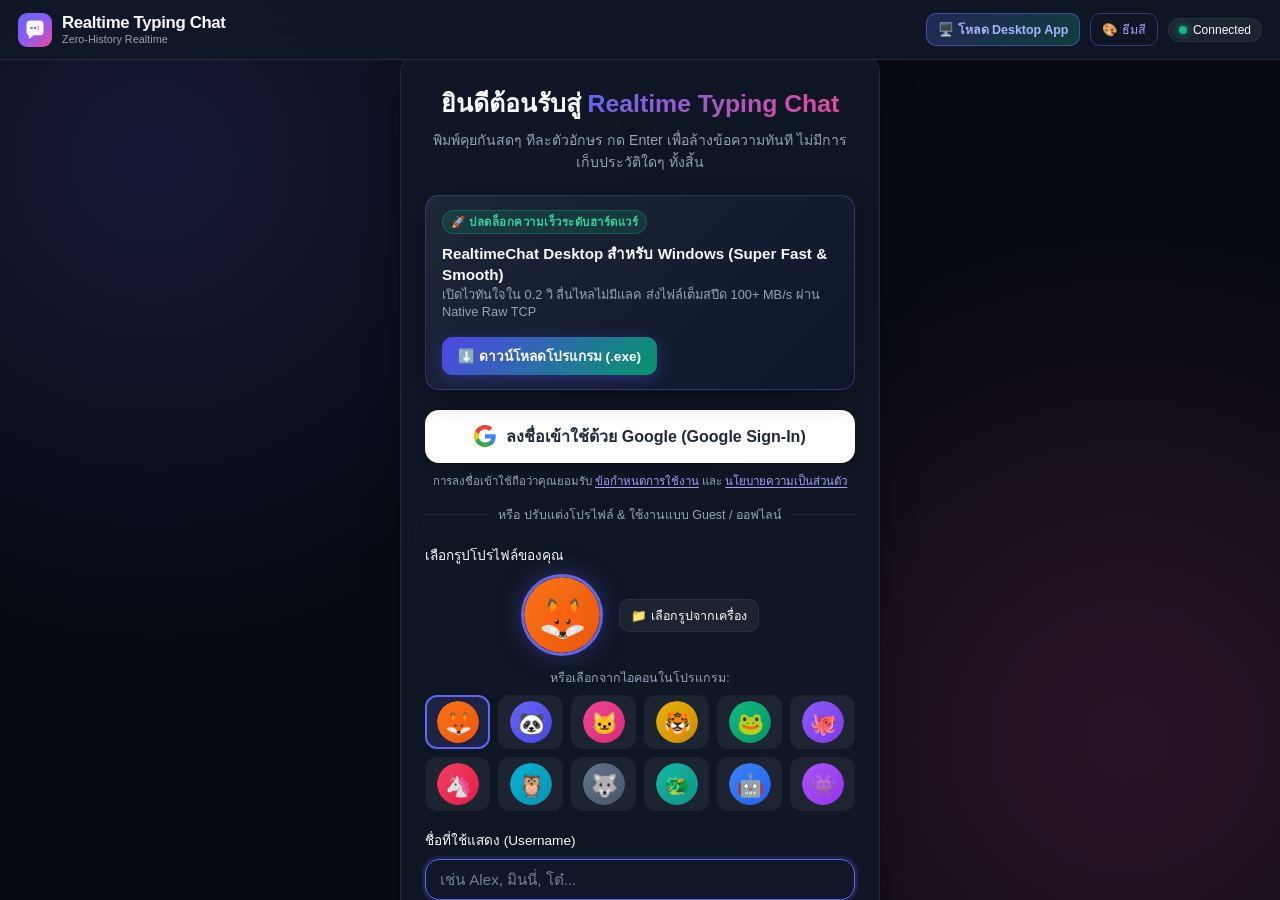
==== index.html @ 08f4b760 "Update" ====
<!DOCTYPE html>
<html lang="th">
<head>
  <meta charset="UTF-8" />
  <meta http-equiv="Content-Security-Policy" content="default-src 'self'; script-src 'self' 'unsafe-eval' https://accounts.google.com https://apis.google.com https://unpkg.com; style-src 'self' 'unsafe-inline' https://fonts.googleapis.com https://accounts.google.com; font-src 'self' https://fonts.gstatic.com data:; img-src 'self' data: blob: https:; media-src 'self' data: blob: https:; connect-src 'self' https: wss: ws: data: blob: http://localhost:* http://127.0.0.1:*; frame-src https://accounts.google.com; object-src 'none'; base-uri 'self';" />
  <meta name="viewport" content="width=device-width, initial-scale=1.0, maximum-scale=1.0, user-scalable=no, viewport-fit=cover" />
  <meta name="theme-color" content="#0b0f19" />
  <meta name="apple-mobile-web-app-capable" content="yes" />
  <meta name="apple-mobile-web-app-status-bar-style" content="black-translucent" />
  <meta name="apple-mobile-web-app-title" content="Realtime Typing Chat" />
  <link rel="manifest" href="./manifest.json" />
  <link rel="icon" type="image/svg+xml" href="./assets/icons/icon.svg" />
  <link rel="apple-touch-icon" href="./assets/icons/icon.svg" />
  <title>Realtime Typing Chat — Zero-History Realtime</title>
  <link rel="preconnect" href="https://fonts.googleapis.com">
  <link rel="preconnect" href="https://fonts.gstatic.com" crossorigin>
  <link href="https://fonts.googleapis.com/css2?family=Inter:wght@400;500;600;700&family=Kanit:wght@300;400;500;600&family=JetBrains+Mono:wght@500;700&display=swap" rel="stylesheet">
  <link rel="stylesheet" href="./css/style.css?v=2.3" />
</head>
<body>
  <!-- Custom Background Wallpaper Layer -->
  <div id="appCustomBg" class="app-custom-bg">
    <div class="app-custom-bg-overlay"></div>
  </div>

  <!-- Top Bar -->
  <header class="topbar">
    <div class="brand">
      <img src="./assets/icons/icon.svg" alt="Realtime Typing Chat Logo" class="brand-logo" />
      <div class="brand-text">
        <span class="brand-title">Realtime Typing Chat</span>
        <span class="brand-badge">Zero-History Realtime</span>
      </div>
    </div>

    <div class="topbar-actions">
      <a id="btnDownloadDesktopApp" href="/download/desktop-app" download="RealtimeChat-Setup.exe" class="btn btn-download-desktop btn-sm" title="ดาวน์โหลดโปรแกรม Desktop App สำหรับ Windows (ส่งไฟล์เร็วเต็มสปีดฮาร์ดแวร์ 100+ MB/s)">
        🖥️ โหลด Desktop App
      </a>
      <button id="btnOpenTheme" class="btn btn-outline btn-sm" title="ปรับแต่งธีมและสี">
        🎨 ธีมสี
      </button>
      <button id="btnInstallPwa" class="btn btn-outline btn-sm hidden" title="ติดตั้งลงเครื่อง">
        📲 ติดตั้งแอป
      </button>
      <div id="connectionStatus" class="conn-indicator online" title="สถานะการเชื่อมต่อ">
        <span class="dot"></span>
        <span class="conn-label">Connected</span>
      </div>
      <div id="userChip" class="user-chip hidden">
        <img id="headerAvatar" src="" alt="Avatar" class="avatar-xs" />
        <div class="user-chip-info" id="btnCopyHeaderUid" title="คลิกเพื่อคัดลอก UID">
          <div class="user-chip-name-row">
            <span id="headerUsername" class="user-chip-name"></span>
            <span id="headerAuthBadge" class="auth-provider-badge hidden" title="ลงชื่อเข้าใช้ด้วยบัญชี Google ยืนยันตัวตนแล้ว">🛡️ Google</span>
          </div>
          <span id="headerUid" class="user-chip-uid"></span>
        </div>
        <button id="btnEditProfile" class="btn-icon" title="แก้ไขโปรไฟล์และ Tag">⚙️</button>
        <button id="btnLogout" class="btn-icon btn-danger-icon" title="ออกจากระบบ">🚪</button>
      </div>
    </div>
  </header>

  <!-- Main Views Container -->
  <main class="main-container">
    <!-- VIEW 1: Setup Username & Avatar (No Password Login) -->
    <section id="viewSetup" class="view active">
      <div class="setup-card glass-panel">
        <div class="setup-header">
          <h1>ยินดีต้อนรับสู่ <span class="gradient-text">Realtime Typing Chat</span></h1>
          <p>พิมพ์คุยกันสดๆ ทีละตัวอักษร กด Enter เพื่อล้างข้อความทันที ไม่มีการเก็บประวัติใดๆ ทั้งสิ้น</p>
        </div>

        <!-- Windows Desktop App Download Highlight Banner -->
        <div id="desktopDownloadBanner" class="desktop-download-banner">
          <div class="desktop-banner-badge">🚀 ปลดล็อกความเร็วระดับฮาร์ดแวร์</div>
          <div class="desktop-banner-main">
            <div class="desktop-banner-text">
              <span class="desktop-banner-title">RealtimeChat Desktop สำหรับ Windows (Super Fast & Smooth)</span>
              <span class="desktop-banner-sub">เปิดไวทันใจใน 0.2 วิ ลื่นไหลไม่มีแลค ส่งไฟล์เต็มสปีด 100+ MB/s ผ่าน Native Raw TCP</span>
            </div>
            <a href="/download/desktop-app" download="RealtimeChat-Setup.exe" class="btn btn-desktop-dl" title="ดาวน์โหลดโปรแกรม Windows ติดตั้ง 1 คลิกเปิดใช้งานได้ทันที">
              ⬇️ ดาวน์โหลดโปรแกรม (.exe)
            </a>
          </div>
        </div>

        <!-- Google Authentication & Google Drive AppData Sync Box -->
        <div class="google-auth-section">
          <button type="button" id="btnGoogleSignIn" class="btn btn-google btn-lg btn-block" title="ลงชื่อเข้าใช้ด้วยบัญชี Google เพื่อซิงค์โปรไฟล์และเพื่อนอัตโนมัติ">
            <svg class="google-icon" viewBox="0 0 24 24" width="22" height="22">
              <path fill="#4285F4" d="M23.745 12.27c0-.7-.06-1.4-.19-2.07H12v4.51h6.6c-.29 1.52-1.14 2.82-2.4 3.68v3.05h3.88c2.27-2.09 3.665-5.17 3.665-9.17z"/>
              <path fill="#34A853" d="M12 24c3.24 0 5.95-1.08 7.93-2.91l-3.88-3.05c-1.08.72-2.45 1.16-4.05 1.16-3.12 0-5.77-2.1-6.72-4.93H1.25v3.15C3.26 21.36 7.33 24 12 24z"/>
              <path fill="#FBBC05" d="M5.28 14.27c-.25-.72-.38-1.49-.38-2.27s.13-1.55.38-2.27V6.58H1.25C.45 8.18 0 9.99 0 12s.45 3.82 1.25 5.42l4.03-3.15z"/>
              <path fill="#EA4335" d="M12 4.75c1.77 0 3.35.61 4.6 1.8l3.42-3.42C17.95 1.19 15.24 0 12 0 7.33 0 3.26 2.64 1.25 6.58l4.03 3.15c.95-2.83 3.6-4.98 6.72-4.98z"/>
            </svg>
            <span>ลงชื่อเข้าใช้ด้วย Google (Google Sign-In)</span>
          </button>

          <div class="auth-terms-notice">
            การลงชื่อเข้าใช้ถือว่าคุณยอมรับ <a href="./terms.html" target="_blank" rel="noopener noreferrer">ข้อกำหนดการใช้งาน</a> และ <a href="./privacy.html" target="_blank" rel="noopener noreferrer">นโยบายความเป็นส่วนตัว</a>
          </div>

          <div id="googleAuthSuccessBox" class="google-auth-success-box hidden">
            <div class="google-auth-info">
              <span class="auth-check-icon">🛡️</span>
              <div>
                <div class="auth-success-title">เชื่อมต่อบัญชี Google แล้ว</div>
                <div id="googleEmailLabel" class="auth-email-text mono"></div>
              </div>
            </div>
            <button type="button" id="btnGoogleSignOut" class="btn btn-secondary btn-xs" title="ออกจากระบบ Google">สลับบัญชี</button>
          </div>

          <div class="auth-divider">
            <span>หรือ ปรับแต่งโปรไฟล์ & ใช้งานแบบ Guest / ออฟไลน์</span>
          </div>
        </div>

        <form id="formSetup" class="setup-form">
          <div class="avatar-selector-section">
            <label class="section-label">เลือกรูปโปรไฟล์ของคุณ</label>
            <div class="current-avatar-preview-wrap">
              <img id="setupAvatarPreview" src="" alt="Selected Avatar" class="avatar-xl" />
              <label for="inputCustomAvatar" class="btn btn-secondary btn-sm upload-btn">
                📁 เลือกรูปจากเครื่อง
              </label>
              <input type="file" id="inputCustomAvatar" accept="image/*" class="hidden" />
            </div>
            <div class="preset-avatars-label">หรือเลือกจากไอคอนในโปรแกรม:</div>
            <div id="presetAvatarGrid" class="preset-avatar-grid"></div>
          </div>

          <div class="form-group">
            <label for="inputUsername" class="section-label">ชื่อที่ใช้แสดง (Username)</label>
            <input
              type="text"
              id="inputUsername"
              class="input-field"
              placeholder="เช่น Alex, มินนี่, โต๋..."
              maxlength="24"
              required
              autocomplete="off"
            />
          </div>

          <!-- Interest Filter Tags Selection -->
          <div class="interest-tags-section">
            <label class="section-label">ความสนใจของคุณ (Filter Tags — ใช้จับคู่ค้นหาห้องที่ตรงกัน)</label>
            <div id="presetTagsContainer" class="preset-tags-wrap">
              <!-- Populated by JS -->
            </div>
            <div class="inline-form" style="margin-top:4px;">
              <input
                type="text"
                id="inputCustomTag"
                class="input-field"
                placeholder="+ เพิ่ม Tag ความสนใจของคุณเอง (เช่น Valorant, K-Pop, นอนดึก)..."
                maxlength="20"
                autocomplete="off"
              />
              <button type="button" id="btnAddCustomTag" class="btn btn-secondary btn-sm">เพิ่ม Tag</button>
            </div>
          </div>

          <!-- Content Safety & Moderation Settings -->
          <div class="content-safety-section">
            <label class="section-label">🛡️ ความปลอดภัยและความเหมาะสมของเนื้อหา (Content Safety)</label>
            <div class="safety-toggle-list">
              <!-- Adult Content Filter -->
              <div class="safety-toggle-card">
                <div class="safety-toggle-info">
                  <div class="safety-toggle-title">
                    <span class="safety-icon">🔞</span> ซ่อนเนื้อหาสำหรับผู้ใหญ่ (Adult Content / NSFW Filter)
                    <span class="ai-filter-badge" title="ขับเคลื่อนด้วยโมเดล Deep Learning AI (NSFWJS) ในเครื่อง แยกแยะคนใส่ชุดเต็มและภาพโป๊จริงได้อย่างแม่นยำ">🧠 AI</span>
                  </div>
                  <div class="safety-toggle-desc">
                    ตรวจจับภาพลามกอนาจารและเนื้อหา 18+ ด้วยโมเดล AI ในเครื่องอย่างแม่นยำ (คนใส่เสื้อผ้าปกติจะไม่ถูกเซ็นเซอร์ หากปิดระบบนี้จะแสดงภาพตามปกติ)
                  </div>
                </div>
                <label class="switch-toggle" for="toggleAdultFilter">
                  <input type="checkbox" id="toggleAdultFilter" checked />
                  <span class="slider-round"></span>
                </label>
              </div>

              <!-- Profanity Filter -->
              <div class="safety-toggle-card">
                <div class="safety-toggle-info">
                  <div class="safety-toggle-title">
                    <span class="safety-icon">🤬</span> ระบบปิดคำหยาบ (Profanity Filter)
                  </div>
                  <div class="safety-toggle-desc">
                    กรองข้อความที่มีแนวโน้มเป็นคำหยาบ (ไทยและสากล) ให้กลายเป็น **** อัตโนมัติ (หากปิดจะแสดงข้อความเดิม)
                  </div>
                </div>
                <label class="switch-toggle" for="toggleProfanityFilter">
                  <input type="checkbox" id="toggleProfanityFilter" checked />
                  <span class="slider-round"></span>
                </label>
              </div>
            </div>
          </div>

          <!-- Realtime Live Translation Settings -->
          <div class="content-safety-section">
            <label class="section-label">🌐 ระบบแปลภาษาแบบเรียลไทม์ (Realtime Live Translation)</label>
            <div class="safety-toggle-list">
              <!-- Target Language Selection -->
              <div class="safety-toggle-card">
                <div class="safety-toggle-info">
                  <div class="safety-toggle-title">
                    <span class="safety-icon">🇹🇭</span> ภาษาที่คุณต้องการอ่าน (Target Language)
                  </div>
                  <div class="safety-toggle-desc">
                    ภาษาปลายทางเมื่อระบบทำการแปลข้อความสดของผู้อื่นให้คุณ (ค่าเริ่มต้นคือ ภาษาไทย)
                  </div>
                </div>
                <div class="select-lang-wrapper">
                  <select id="selectTargetLang" class="select-lang-input">
                    <option value="th" selected>🇹🇭 ภาษาไทย (Thai)</option>
                    <option value="en">🇺🇸 English (อังกฤษ)</option>
                    <option value="ja">🇯🇵 日本語 (ญี่ปุ่น)</option>
                    <option value="zh-CN">🇨🇳 中文 (จีนตัวย่อ)</option>
                    <option value="ko">🇰🇷 한국어 (เกาหลี)</option>
                    <option value="de">🇩🇪 Deutsch (เยอรมัน)</option>
                    <option value="fr">🇫🇷 Français (ฝรั่งเศส)</option>
                    <option value="es">🇪🇸 Español (สเปน)</option>
                  </select>
                </div>
              </div>

              <!-- Auto-Translate Toggle -->
              <div class="safety-toggle-card">
                <div class="safety-toggle-info">
                  <div class="safety-toggle-title">
                    <span class="safety-icon">⚡</span> ตรวจจับและแปลภาษาอัตโนมัติ (Auto-Detect)
                  </div>
                  <div class="safety-toggle-desc">
                    หากเปิดไว้ ระบบจะแปลข้อความจากผู้ใช้ที่พิมพ์ภาษาต่างประเทศให้คุณอัตโนมัติ (หน่วงเวลา 2 วินาทีหลังหยุดพิมพ์) หรือสามารถเปิด/ปิดเฉพาะคนได้ที่ปุ่ม 🌐 บนการ์ดของแต่ละคน
                  </div>
                </div>
                <label class="switch-toggle" for="toggleAutoTranslate">
                  <input type="checkbox" id="toggleAutoTranslate" />
                  <span class="slider-round"></span>
                </label>
              </div>
            </div>
          </div>

          <div id="existingUidNotice" class="uid-notice hidden">
            <span>UID ปัจจุบันของคุณ: <strong id="setupUidText" class="mono"></strong></span>
          </div>

          <div class="setup-actions-row">
            <button type="submit" id="btnSubmitSetup" class="btn btn-primary btn-lg btn-block">
              🚀 บันทึกโปรไฟล์ & เริ่มใช้งาน
            </button>
            <button type="button" id="btnBackToChat" class="btn btn-secondary btn-lg btn-block hidden">
              ↩️ กลับไปที่ห้องแชท
            </button>
          </div>
        </form>

        <div class="setup-footer-links">
          <a href="./terms.html" target="_blank" rel="noopener noreferrer">ข้อกำหนดการให้บริการ</a>
          <span class="dot-separator">•</span>
          <a href="./privacy.html" target="_blank" rel="noopener noreferrer">นโยบายความเป็นส่วนตัว</a>
        </div>
      </div>
    </section>

    <!-- VIEW 2: Lobby & Active Chat Workspace -->
    <section id="viewWorkspace" class="view">
      <div id="workspaceGrid" class="workspace-grid">
        <!-- Floating Button to Re-Open Sidebar when Hidden -->
        <button id="btnExpandSidebar" type="button" class="btn-expand-sidebar-floating" title="แสดงแถบเมนูด้านซ้าย">
          ☰ แสดงแถบเมนู
        </button>

        <!-- Left Sidebar: Big Category Buttons (Chat / Friend) & Active Pane -->
        <aside id="sidebarPanel" class="sidebar glass-panel">
          <div class="sidebar-top-bar">
            <span style="font-size:0.78rem; color:var(--text-muted); font-weight:600;">เมนูหลัก (Navigation)</span>
            <button id="btnCollapseSidebar" type="button" class="btn-collapse-sidebar" title="ซ่อนหน้าต่างแถบด้านซ้าย">
              ◀ ซ่อนแถบ
            </button>
          </div>

          <!-- Big Pill Navigation Buttons -->
          <div class="sidebar-big-nav">
            <button type="button" id="btnNavChat" class="btn-sidebar-pill active" data-pane="chat">
              💬 Chat
            </button>
            <button type="button" id="btnNavFriend" class="btn-sidebar-pill" data-pane="friend">
              👥 Friend
              <span id="friendReqBadge" class="nav-badge-count hidden">0</span>
            </button>
          </div>

          <!-- PANE 1: CHAT (Room Join/Create + Available Rooms List) -->
          <div id="sidebarPaneChat" class="sidebar-tab-pane active">
            <div class="room-join-card">
              <div class="section-title-row">
                <h3>ห้องสนทนา (Room)</h3>
                <button id="btnCreateRoom" class="btn btn-primary btn-sm">+ สร้างห้องใหม่</button>
              </div>
              <form id="formJoinRoom" class="inline-form">
                <input
                  type="text"
                  id="inputRoomCode"
                  class="input-field mono uppercase"
                  placeholder="กรอกรหัสห้อง 6 หลัก..."
                  maxlength="10"
                  autocomplete="off"
                />
                <button type="submit" class="btn btn-secondary">เข้าห้อง</button>
              </form>
              <div class="room-qr-actions">
                <button type="button" id="btnOpenQrScanner" class="btn btn-outline btn-sm" title="สแกน QR Code จากกล้องหรือรูปภาพเพื่อเข้าห้อง">
                  📷 สแกน QR เข้าห้อง
                </button>
                <button type="button" id="btnShowSidebarRoomQr" class="btn btn-secondary btn-sm hidden" title="แสดง QR Code ของห้องปัจจุบัน">
                  📱 QR ห้องนี้
                </button>
              </div>
            </div>

            <!-- Available Rooms List in Sidebar Chat Tab -->
            <div class="friends-section">
              <div class="section-title-row">
                <h3>ห้องแชทที่เปิดอยู่ตอนนี้</h3>
                <button id="btnSidebarScanRooms" class="btn-icon" title="สแกนหาห้องใหม่">🔄</button>
              </div>
              <div id="sidebarRoomsList" class="friends-list">
                <!-- Populated by JS -->
              </div>
            </div>
          </div>

          <!-- PANE 2: FRIEND (Add Friend + Incoming Friend Requests + All Friends List) -->
          <div id="sidebarPaneFriend" class="sidebar-tab-pane">
            <div class="friends-section">
              <div class="section-title-row">
                <h3>รายชื่อเพื่อนทั้งหมด</h3>
                <button id="btnRefreshFriends" class="btn-icon" title="รีเฟรชสถานะเพื่อน">🔄</button>
              </div>

              <form id="formAddFriend" class="inline-form">
                <input
                  type="text"
                  id="inputFriendUid"
                  class="input-field mono uppercase"
                  placeholder="ใส่ UID เพื่อน (เช่น AB12C-DE34F)"
                  maxlength="20"
                  autocomplete="off"
                />
                <button type="submit" class="btn btn-primary">ส่งคำขอ</button>
              </form>

              <!-- Incoming Friend Requests Container -->
              <div id="friendRequestsBox" class="friend-requests-box hidden">
                <div class="friend-req-title">📩 คำขอเป็นเพื่อนที่รอคุณกดรับ:</div>
                <div id="friendRequestsList" style="display:flex;flex-direction:column;gap:6px;"></div>
              </div>

              <div id="friendsListContainer" class="friends-list">
                <!-- Populated by JS -->
              </div>
            </div>
          </div>
        </aside>

        <!-- Right Main Area: Live Typing Room -->
        <section class="chat-stage glass-panel">
          <!-- Empty State (When not in a room yet) + Tag Matching Room Discovery -->
          <div id="roomEmptyState" class="room-empty-state">
            <div class="empty-illustration">⚡💬</div>
            <h2>พร้อมคุยแบบ Realtime Live-Typing</h2>
            <p>
              เลือกเพื่อนจากรายชื่อด้านซ้ายเพื่อกด <strong>"ชวนคุย"</strong> แบบ 1-ต่อ-1<br />
              หรือค้นหาห้องที่มี <strong>Filter Tag ความสนใจตรงกับคุณ</strong> ด้านล่างได้เลย!
            </p>
            <div class="empty-actions" style="margin-bottom: 22px;">
              <button id="btnEmptyCreateRoom" class="btn btn-primary btn-lg">✨ สร้างห้องแชททันที</button>
              <button id="btnAutoMatchRoom" class="btn btn-secondary btn-lg">🎯 สุ่มเข้าห้องที่ Tag ตรงกับเรา</button>
              <button id="btnMobileToggleSidebar" class="btn btn-outline btn-lg mobile-only">👥 เพื่อน / รหัสห้อง</button>
            </div>

            <!-- Room Discovery Radar -->
            <div class="room-Match-section glass-panel" style="padding: 16px;">
              <div class="discover-header">
                <div>
                  <h3 style="font-size: 1rem;">📡 ค้นหาห้องออนไลน์ที่มี Tag ความสนใจคล้ายคุณ</h3>
                  <small style="color: var(--text-muted); font-size: 0.76rem;">เรียงลำดับตามความเข้ากันของ Tag อัตโนมัติ</small>
                </div>
                <div style="display:flex; gap:6px; align-items:center;">
                  <input
                    type="text"
                    id="inputFilterRoomsTag"
                    class="input-field"
                    style="padding: 6px 10px; font-size: 0.8rem; width: 150px;"
                    placeholder="🔍 กรองชื่อ Tag..."
                  />
                  <button id="btnScanRooms" type="button" class="btn btn-secondary btn-sm">🔄 สแกนหาห้อง</button>
                </div>
              </div>
              <div id="discoverRoomsList" class="discover-rooms-list">
                <!-- Populated by JS -->
              </div>
            </div>
          </div>

          <!-- Active Room View -->
          <div id="roomActiveView" class="room-active-view hidden">
            <!-- Room Header -->
            <div class="room-header">
              <div class="room-header-left">
                <button id="btnBackToSidebar" class="btn btn-outline btn-sm mobile-only">☰ เพื่อน/เมนู</button>
                <div class="room-badge-wrap">
                  <span class="room-label">ROOM CODE:</span>
                  <span id="activeRoomCode" class="room-code-pill mono">------</span>
                </div>
                <button id="btnToggleRoomPublic" type="button" class="room-privacy-toggle public" title="เปิด/ปิดให้คนอื่นค้นหาห้องนี้เจอจาก Tag">
                  🌐 ห้องสาธารณะ (ค้นหาเจอด้วย Tag)
                </button>
                <button id="btnCopyRoomCode" class="btn btn-secondary btn-sm" title="คัดลอกรหัสห้อง">
                  📋 รหัสห้อง
                </button>
                <button id="btnCopyRoomLink" class="btn btn-secondary btn-sm" title="คัดลอกลิงก์เชิญเข้าห้อง">
                  🔗 ลิงก์เชิญ
                </button>
                <button id="btnShowRoomQr" type="button" class="btn btn-secondary btn-sm" title="แสดง QR Code ของห้องนี้ให้เพื่อนสแกนเข้าห้อง">
                  📱 QR ห้อง
                </button>
              </div>

              <div class="room-header-right">
                <!-- Host Sorting Mode Selector -->
                <div class="room-sort-select-wrap" id="roomSortWrap" title="รูปแบบการจัดลำดับสมาชิกในห้อง (หัวห้องเป็นผู้กำหนด)">
                  <span class="room-sort-icon" id="roomSortIcon">👑</span>
                  <select id="selectRoomSortMode" class="select-room-sort-mode" aria-label="รูปแบบการจัดลำดับสมาชิกในห้อง">
                    <option value="activity" selected>⚡ ตามกิจกรรมล่าสุด</option>
                    <option value="length">📏 เรียงลำดับตามความยาวตัวอักษร</option>
                    <option value="stable">📌 ตำแหน่งคงที่ (ไม่แย่งที่)</option>
                  </select>
                </div>
                <button id="btnToggleRoomLayout" type="button" class="btn btn-secondary btn-sm" title="สลับมุมมอง (2 คอลัมน์ / 1 คอลัมน์)">
                  <span id="roomLayoutIcon">⊞</span>
                  <span id="roomLayoutLabel">2 คอลัมน์</span>
                </button>
                <span id="roomMemberCount" class="member-count-badge">1 คนในห้อง</span>
                <button id="btnLeaveRoom" class="btn btn-danger btn-sm">ออกจากห้อง</button>
              </div>
            </div>

            <!-- Live Typing Cards Grid (Everyone types simultaneously!) -->
            <div id="liveCardsGrid" class="live-cards-grid">
              <!-- Populated dynamically with each member's live typing card -->
            </div>

            <!-- Bottom Live Typing Input Bar -->
            <div class="live-input-bar">
              <!-- Discord-Style GIF / Sticker / Emote Picker Popover (Powered by KLIPY) -->
              <div id="gifPickerPopover" class="gif-picker-popover hidden">
                <div class="discord-picker-tabs">
                  <div class="discord-tabs-left">
                    <button type="button" class="btn-picker-tab active" data-tab="gifs">GIF</button>
                    <button type="button" class="btn-picker-tab" data-tab="stickers">สติกเกอร์</button>
                    <button type="button" class="btn-picker-tab" data-tab="emotes">อีโมจิ (ฟองสบู่)</button>
                  </div>
                  <button id="btnCloseGifPicker" type="button" class="btn-icon" title="ปิด">✕</button>
                </div>

                <!-- Search Row (Shown for GIFs & Stickers) -->
                <div id="gifSearchRow" class="gif-picker-header">
                  <button id="btnBackToGifCategories" type="button" class="btn-back-cats hidden" title="กลับหน้าหมวดหมู่">←</button>
                  <input
                    type="text"
                    id="inputGifSearch"
                    class="input-field gif-search-input"
                    placeholder="🔍 ค้นหา Klipy"
                    autocomplete="off"
                  />
                </div>

                <!-- Vertical-Only Scroll Grid for Category Tiles & GIF Results -->
                <div id="gifResultsGrid" class="gif-results-grid">
                  <!-- Populated by KLIPY API -->
                </div>

                <!-- Emote Bubble Grid (Shown when "อีโมจิ" tab is active) -->
                <div id="emotePickerGrid" class="emote-grid-view hidden">
                  <!-- Populated by JS -->
                </div>

                <div id="gifPoweredByText" class="gif-powered-by">
                  Powered by <a href="https://klipy.com" target="_blank" rel="noopener noreferrer">KLIPY.com</a>
                </div>
              </div>

              <!-- Live Image Preview Bar (When image/GIF selected) -->
              <div id="inputImagePreviewBar" class="input-image-preview-bar hidden">
                <img id="inputPreviewThumb" src="" alt="Preview" class="input-preview-thumb" />
                <div class="input-preview-info">
                  <span>📷 แนบรูปภาพ/GIF สดแล้ว (เพื่อนเห็นทันที) • กด Enter เพื่อล้างทิ้ง</span>
                </div>
                <button id="btnRemoveInputImage" type="button" class="btn-remove-preview" title="ลบรูป">✕</button>
              </div>

              <div class="live-input-meta">
                <span class="live-indicator">
                  <span class="pulse-dot"></span>
                  พิมพ์สด/ส่งรูป/GIF สด • กด <kbd>Enter</kbd> หรือปุ่ม Enter เพื่อล้างทั้งหมด
                </span>
                <span id="charCounter" class="char-counter mono">0 / 250 ตัวอักษร</span>
              </div>
              <div class="live-input-row">
                <label for="inputLiveImage" class="btn-upload-image" title="ส่งรูปภาพหรือไฟล์ GIF จากเครื่อง (รองรับไฟล์ขนาดใหญ่ ย่ออัตโนมัติ)">
                  <span class="upload-icon">📷</span>
                  <span class="upload-text">ส่งรูป</span>
                </label>
                <input type="file" id="inputLiveImage" accept="image/*,.gif" class="hidden" />

                <button id="btnToggleGifPicker" type="button" class="btn-upload-image" title="เปิดเมนู GIF / สติกเกอร์ (Klipy)" data-open-tab="gifs">
                  <span class="upload-icon">👾</span>
                  <span class="upload-text">GIF</span>
                </button>

                <button id="btnToggleEmotePicker" type="button" class="btn-upload-image" title="ส่งอีโมจิลอยขึ้นจากโปรไฟล์เหมือนฟองสบู่" data-open-tab="emotes">
                  <span class="upload-icon">😊</span>
                  <span class="upload-text">อีโมจิ</span>
                </button>

                <button id="btnToggleScreenShare" type="button" class="btn-upload-image btn-stream-action" title="เริ่ม/หยุดไลฟ์สดแชร์หน้าจอ">
                  <span class="upload-icon stream-icon">🖥️</span>
                  <span class="upload-text stream-text">ไลฟ์สด</span>
                </button>

                <textarea
                  id="liveTypingInput"
                  class="live-textarea"
                  rows="2"
                  maxlength="250"
                  placeholder="พิมพ์ที่นี่ (สูงสุด 250 ตัวอักษร), ส่งรูป/GIF หรือ Ctrl+V วางรูป... (กด Enter เพื่อล้างทั้งหมด)"
                  autocomplete="off"
                  autocorrect="off"
                  spellcheck="false"
                ></textarea>
                <button id="btnClearEnter" type="button" class="btn btn-clear-enter" title="ล้างข้อความและรูปทันที (Enter)">
                  <span class="enter-icon">⏎</span>
                  <span class="enter-text">Enter<br><small>ล้างทั้งหมด</small></span>
                </button>
              </div>
            </div>
          </div>
        </section>
      </div>
    </section>
  </main>

  <!-- Floating, Draggable, Resizable Live Stream Window (Picture-in-Picture) -->
  <div id="floatingStreamWindow" class="floating-stream-window hidden">
    <!-- Draggable Header -->
    <div class="floating-stream-header" id="streamDragHandle">
      <div class="floating-header-left">
        <span class="stream-drag-grip" title="คลิกค้างเพื่อลากเลื่อนหน้าต่าง">⠿</span>
        <span class="live-badge-glow">🔴 LIVE</span>
        <span id="floatingStreamerTitle" class="floating-streamer-title">ถ่ายทอดสดหน้าจอ</span>
      </div>
      <div class="floating-header-actions">
        <button id="btnMinimizeFloatingStream" type="button" class="btn-floating-tool" title="ย่อ / ขยายหน้าต่าง">🗕</button>
        <button id="btnFloatingFullscreen" type="button" class="btn-floating-tool" title="เต็มจอ">⛶</button>
        <button id="btnCloseFloatingStream" type="button" class="btn-floating-tool btn-floating-close" title="ปิดหน้าต่าง / หยุดดู">✕</button>
      </div>
    </div>

    <!-- Floating Video Body -->
    <div class="floating-stream-body" id="floatingStreamBody">
      <div class="stream-container" id="streamContainer" title="คลิกที่วิดีโอเพื่อเริ่มดู หรือหยุดดูไลฟ์สด">
        <video id="liveStreamVideo" autoplay playsinline></video>

        <!-- Click-to-Watch / Click-to-Stop Overlay -->
        <div id="streamPlaceholderOverlay" class="stream-placeholder-overlay">
          <div class="placeholder-icon">📺</div>
          <h3 id="streamPlaceholderTitle">มีผู้ใช้งานกำลังไลฟ์สดหน้าจอ</h3>
          <p id="streamPlaceholderSub">คลิกที่วิดีโอ หรือกดปุ่มด้านล่างเพื่อเริ่มรับชม</p>
          <button type="button" id="btnToggleWatchStream" class="btn btn-primary btn-md">
            ▶ ดูไลฟ์สด
          </button>
        </div>

        <!-- Live Stream HUD Bar -->
        <div class="stream-hud" id="streamHud">
          <div class="stream-hud-left">
            <span id="streamerNameBadge" class="streamer-name">ชื่อผู้ไลฟ์</span>
            <span id="streamStatusBadge" class="stream-status-pill mono">720p @ 30 FPS</span>
          </div>

          <div class="stream-hud-right" id="streamHudControls">
            <!-- Resolution Selector -->
            <div class="hud-control-item">
              <label for="selectStreamResolution" class="hud-label">ความชัด:</label>
              <select id="selectStreamResolution" class="hud-select">
                <option value="original">Original (ต้นฉบับ)</option>
                <option value="1080p">1080p (FHD)</option>
                <option value="720p" selected>720p (HD)</option>
                <option value="480p">480p (SD)</option>
                <option value="360p">360p (ประหยัดเน็ต)</option>
              </select>
            </div>

            <!-- FPS Selector -->
            <div class="hud-control-item">
              <label for="selectStreamFps" class="hud-label">FPS:</label>
              <select id="selectStreamFps" class="hud-select">
                <option value="60" selected>60 FPS (ลื่นไหล)</option>
                <option value="30">30 FPS</option>
                <option value="15">15 FPS</option>
              </select>
            </div>

            <!-- Optimization Mode Selector -->
            <div class="hud-control-item">
              <label for="selectStreamMode" class="hud-label">โหมด:</label>
              <select id="selectStreamMode" class="hud-select" title="โหมดส่งภาพ: ลื่นไหล 60 FPS สำหรับเกม/วิดีโอ หรือ คมชัดสำหรับตัวหนังสือ">
                <option value="motion" selected>🎮 ลื่นไหล (Smooth)</option>
                <option value="detail">📄 คมชัด (Sharp)</option>
              </select>
            </div>

            <!-- Audio Volume Toggle & 0-200% Booster Slider -->
            <div class="hud-control-item stream-volume-wrap">
              <button id="btnStreamVolume" type="button" class="btn-icon btn-hud-icon" title="เปิด/ปิดเสียง">🔊</button>
              <input
                type="range"
                id="rangeStreamVolume"
                class="hud-volume-slider"
                min="0"
                max="200"
                step="1"
                value="100"
                title="ปรับระดับเสียง (0% - 200%)"
              />
              <span id="streamVolumeText" class="hud-volume-text mono" title="ระดับเสียงปัจจุบัน">100%</span>
            </div>

            <!-- Fullscreen Toggle -->
            <button id="btnStreamFullscreen" type="button" class="btn-icon btn-hud-icon" title="เต็มจอ">⛶</button>
            <!-- Stop Watching / Stop Streaming Button -->
            <button id="btnStopWatchStream" type="button" class="btn btn-secondary btn-sm" title="หยุดดูไลฟ์">⏹ หยุดดู</button>
          </div>
        </div>
      </div>
    </div>

    <!-- Custom Corner Resize Handle -->
    <div class="floating-stream-resizer" id="streamResizeHandle" title="ลากมุมนี้เพื่อปรับขนาดหน้าต่าง"></div>
  </div>

  <!-- Incoming Room Invitation Modal -->
  <div id="inviteModal" class="modal-backdrop hidden">
    <div class="modal-card glass-panel">
      <div class="modal-header">
        <h3>📩 คำเชิญเข้าห้องแชทสด</h3>
      </div>
      <div class="modal-body">
        <div class="inviter-profile">
          <img id="inviteAvatar" src="" alt="Inviter" class="avatar-lg" />
          <div>
            <div id="inviteUsername" class="inviter-name"></div>
            <div id="inviteUid" class="inviter-uid mono"></div>
          </div>
        </div>
        <p>ชวนคุณเข้าร่วมห้องสนทนาสด (<strong id="inviteRoomCode" class="mono"></strong>)</p>
      </div>
      <div class="modal-actions">
        <button id="btnDeclineInvite" class="btn btn-secondary">ปฏิเสธ</button>
        <button id="btnAcceptInvite" class="btn btn-primary">เข้าร่วมทันที</button>
      </div>
    </div>
  </div>

  <!-- Toast Notification Container -->
  <div id="toastContainer" class="toast-container"></div>

  <!-- Room QR Code Display Modal -->
  <div id="qrDisplayModal" class="modal-backdrop hidden">
    <div class="modal-card glass-panel">
      <div class="modal-header">
        <h3>📱 QR Code เข้าห้องสนทนา</h3>
      </div>
      <div class="modal-body">
        <div class="qr-display-wrap">
          <img id="roomQrImage" src="" alt="Room QR Code" class="qr-code-img" />
        </div>
        <p style="margin-bottom:4px;">รหัสห้อง: <strong id="qrModalRoomCode" class="mono" style="color:var(--primary-text);font-size:1.1rem;"></strong></p>
        <small style="color:var(--text-muted);">ให้เพื่อนใช้กล้องมือถือสแกน หรือกดปุ่ม "📷 สแกน QR เข้าห้อง" ในแอปเพื่อเข้ามาคุยด้วยกันได้ทันที</small>
      </div>
      <div class="modal-actions">
        <button id="btnDownloadQr" type="button" class="btn btn-secondary">💾 บันทึกรูป QR</button>
        <button id="btnCloseQrModal" type="button" class="btn btn-primary">ปิดหน้าต่าง</button>
      </div>
    </div>
  </div>

  <!-- QR Code Scanner Modal (Camera + Image Upload) -->
  <div id="qrScannerModal" class="modal-backdrop hidden">
    <div class="modal-card glass-panel">
      <div class="modal-header">
        <h3>📷 สแกน QR Code เพื่อเข้าห้อง</h3>
      </div>
      <div class="modal-body">
        <div id="qrReaderBox" class="qr-scanner-box">
          <span style="color:var(--text-muted);font-size:0.85rem;">กำลังเปิดกล้องสแกน QR...</span>
        </div>
        <div style="margin-top:8px;">
          <label for="inputQrFile" class="btn btn-secondary btn-sm btn-block" style="cursor:pointer;">
            🖼️ หรือเลือกรูปภาพ QR Code จากในเครื่อง
          </label>
          <input type="file" id="inputQrFile" accept="image/*" class="hidden" />
        </div>
      </div>
      <div class="modal-actions">
        <button id="btnCloseScannerModal" type="button" class="btn btn-secondary btn-block">ยกเลิก / ปิดกล้อง</button>
      </div>
    </div>
  </div>

  <!-- Theme Settings Modal -->
  <div id="themeModal" class="modal-backdrop hidden">
    <div class="modal-card theme-modal-card glass-panel">
      <div class="modal-header">
        <h3>🎨 ปรับแต่งโทนสี & ดีไซน์ทั้งเว็บไซต์</h3>
      </div>
      <div class="modal-body">
        <label class="section-label">ธีมสำเร็จรูป (Presets):</label>
        <div class="theme-presets-row">
          <button type="button" class="btn-preset-theme" data-theme="neon">
            <span class="preset-dot" style="background:#6366f1;"></span> Cyber Neon
          </button>
          <button type="button" class="btn-preset-theme" data-theme="minimal">
            <span class="preset-dot" style="background:#f1f5f9; border:1px solid #64748b;"></span> Minimal White
          </button>
          <button type="button" class="btn-preset-theme" data-theme="emerald">
            <span class="preset-dot" style="background:#10b981;"></span> Emerald Forest
          </button>
          <button type="button" class="btn-preset-theme" data-theme="sunset">
            <span class="preset-dot" style="background:#f43f5e;"></span> Sunset Glow
          </button>
          <button type="button" class="btn-preset-theme" data-theme="amoled">
            <span class="preset-dot" style="background:#38bdf8;"></span> Pure AMOLED
          </button>
          <button type="button" class="btn-preset-theme" data-theme="ocean">
            <span class="preset-dot" style="background:#0ea5e9;"></span> Deep Ocean
          </button>
          <button type="button" class="btn-preset-theme" data-theme="sakura">
            <span class="preset-dot" style="background:#f472b6;"></span> Sakura Pastel
          </button>
          <button type="button" class="btn-preset-theme" data-theme="gold">
            <span class="preset-dot" style="background:#eab308;"></span> Luxury Gold
          </button>
        </div>

        <label class="section-label">ปรับแต่งโทนสีทุกส่วนของหน้าเว็บ:</label>
        <div class="theme-controls-grid">
          <div class="theme-control-item">
            <label>สีหลัก / ปุ่ม (Primary)</label>
            <div class="color-input-wrap">
              <input type="color" id="colorPickerPrimary" class="color-picker" />
              <span id="hexPrimary" class="color-hex mono">#6366f1</span>
            </div>
          </div>
          <div class="theme-control-item">
            <label>สีไฮไลท์ / Enter (Accent)</label>
            <div class="color-input-wrap">
              <input type="color" id="colorPickerAccent" class="color-picker" />
              <span id="hexAccent" class="color-hex mono">#ec4899</span>
            </div>
          </div>
          <div class="theme-control-item">
            <label>สีพื้นหลังจอ (Background)</label>
            <div class="color-input-wrap">
              <input type="color" id="colorPickerBg" class="color-picker" />
              <span id="hexBg" class="color-hex mono">#070a12</span>
            </div>
          </div>
          <div class="theme-control-item">
            <label>สีหน้าต่าง & แถบเมนู (Panels)</label>
            <div class="color-input-wrap">
              <input type="color" id="colorPickerCard" class="color-picker" />
              <span id="hexCard" class="color-hex mono">#111827</span>
            </div>
          </div>
          <div class="theme-control-item">
            <label>สีการ์ดแชท & ช่องพิมพ์ (Cards)</label>
            <div class="color-input-wrap">
              <input type="color" id="colorPickerChatCard" class="color-picker" />
              <span id="hexChatCard" class="color-hex mono">#1e293b</span>
            </div>
          </div>
          <div class="theme-control-item">
            <label>สีเส้นขอบ (Borders)</label>
            <div class="color-input-wrap">
              <input type="color" id="colorPickerBorder" class="color-picker" />
              <span id="hexBorder" class="color-hex mono">#334155</span>
            </div>
          </div>
          <div class="theme-control-item">
            <label>สีข้อความหน้าเว็บ (UI Text)</label>
            <div class="color-input-wrap">
              <input type="color" id="colorPickerText" class="color-picker" />
              <span id="hexText" class="color-hex mono">#f8fafc</span>
            </div>
          </div>
          <div class="theme-control-item">
            <label>สีข้อความรอง (Muted Text)</label>
            <div class="color-input-wrap">
              <input type="color" id="colorPickerMutedText" class="color-picker" />
              <span id="hexMutedText" class="color-hex mono">#94a3b8</span>
            </div>
          </div>
          <div class="theme-control-item">
            <label>💬 สีข้อความแชทคนอื่น (Chat Text)</label>
            <div class="color-input-wrap">
              <input type="color" id="colorPickerChatText" class="color-picker" />
              <span id="hexChatText" class="color-hex mono">#f8fafc</span>
            </div>
          </div>
          <div class="theme-control-item">
            <label>✨ สีข้อความแชทของคุณ (My Chat)</label>
            <div class="color-input-wrap">
              <input type="color" id="colorPickerSelfChatText" class="color-picker" />
              <span id="hexSelfChatText" class="color-hex mono">#ffffff</span>
            </div>
          </div>
          <div class="theme-control-item">
            <label>🔤 ขนาดตัวอักษรแชท (<span id="chatFontSizeValText" class="mono">20px</span>)</label>
            <div class="color-input-wrap">
              <input type="range" id="rangeChatFontSize" min="14" max="32" value="20" style="width: 100%; accent-color: var(--primary);" />
            </div>
          </div>
          <div class="theme-control-item">
            <label>📐 ความโค้งมนขอบ (<span id="radiusValText" class="mono">14px</span>)</label>
            <div class="color-input-wrap">
              <input type="range" id="rangeRadius" min="0" max="24" value="14" style="width: 100%; accent-color: var(--primary);" />
            </div>
          </div>
          <div class="theme-control-item">
            <label>🪟 ความทึบหน้าต่าง (<span id="opacityValText" class="mono">85%</span>)</label>
            <div class="color-input-wrap">
              <input type="range" id="rangeOpacity" min="0" max="100" value="85" style="width: 100%; accent-color: var(--primary);" />
            </div>
          </div>
          <div class="theme-control-item">
            <label>☀️ ความสว่างหน้าจอ (<span id="brightnessValText" class="mono">100%</span>)</label>
            <div class="color-input-wrap">
              <input type="range" id="rangeBrightness" min="55" max="115" value="100" style="width: 100%; accent-color: var(--primary);" />
            </div>
          </div>
        </div>

        <!-- Custom Wallpaper Section -->
        <div class="theme-bg-custom-section">
          <label class="section-label">🖼️ ภาพพื้นหลังเว็บไซต์ (Custom Wallpaper):</label>
          <div class="custom-bg-setting-box">
            <div class="custom-bg-preview-wrap">
              <div id="customBgThumb" class="custom-bg-thumb">
                <span id="customBgThumbText" class="custom-bg-empty-text">ไม่มีภาพ<br>(ใช้สีจากธีม)</span>
              </div>
              <div class="custom-bg-actions">
                <label for="inputCustomBg" class="btn btn-primary btn-sm upload-bg-btn" title="อัปโหลดและครอปภาพพื้นหลัง">
                  📁 เลือกรูป & ครอปภาพ
                </label>
                <input type="file" id="inputCustomBg" accept="image/*" class="hidden" />
                <button type="button" id="btnRemoveCustomBg" class="btn btn-secondary btn-sm hidden" title="ยกเลิกภาพพื้นหลัง กลับไปใช้สีจากธีม">
                  🗑️ ลบภาพพื้นหลัง
                </button>
              </div>
            </div>

            <div id="customBgControls" class="custom-bg-sliders-row hidden">
              <div class="theme-control-item">
                <label>ความมืดของภาพ (<span id="bgDimValText" class="mono">30%</span>)</label>
                <div class="color-input-wrap">
                  <input type="range" id="rangeBgDim" min="0" max="85" value="30" style="width: 100%; accent-color: var(--primary);" />
                </div>
              </div>
              <div class="theme-control-item">
                <label>ความเบลอของภาพ (<span id="bgBlurValText" class="mono">0px</span>)</label>
                <div class="color-input-wrap">
                  <input type="range" id="rangeBgBlur" min="0" max="25" value="0" style="width: 100%; accent-color: var(--primary);" />
                </div>
              </div>
            </div>
          </div>
        </div>
      </div>
      <div class="modal-actions">
        <button id="btnResetTheme" class="btn btn-secondary">รีเซ็ตค่าเริ่มต้น</button>
        <button id="btnCloseTheme" class="btn btn-primary">เสร็จสิ้น</button>
      </div>
    </div>
  </div>

  <!-- Background Image Crop & Resize Modal -->
  <div id="bgCropModal" class="modal-backdrop hidden">
    <div class="modal-card bg-crop-modal-card glass-panel">
      <div class="modal-header">
        <div class="crop-modal-title-row">
          <h3>✂️ ครอป & ปรับขนาดภาพพื้นหลัง</h3>
          <span id="cropSizeInfo" class="crop-size-info mono">ขนาด: 0 × 0 px</span>
        </div>
        <p class="crop-modal-subtitle">ลากกรอบสีขาวหรือมุมเพื่อปรับขนาดภาพตามต้องการ หรือคลิกเลือกสัดส่วนด้านล่าง</p>
      </div>

      <div class="modal-body crop-modal-body">
        <!-- Aspect Ratio Selection Row -->
        <div class="crop-aspect-ratio-row">
          <button type="button" class="btn-crop-aspect active" data-aspect="16:9">🖥️ 16:9 (จอคอม)</button>
          <button type="button" class="btn-crop-aspect" data-aspect="9:16">📱 9:16 (จอมือถือ)</button>
          <button type="button" class="btn-crop-aspect" data-aspect="4:3">📺 4:3</button>
          <button type="button" class="btn-crop-aspect" data-aspect="1:1">⏹️ 1:1</button>
          <button type="button" class="btn-crop-aspect" data-aspect="free">🔓 อิสระ</button>
          <button type="button" class="btn-crop-aspect" data-aspect="full">🖼️ เต็มภาพ</button>
        </div>

        <!-- Canvas Crop Viewport -->
        <div class="crop-canvas-viewport" id="cropCanvasViewport">
          <canvas id="cropCanvas"></canvas>
        </div>
      </div>

      <div class="modal-actions">
        <button type="button" id="btnCancelCrop" class="btn btn-secondary">ยกเลิก</button>
        <button type="button" id="btnApplyCrop" class="btn btn-primary">💾 บันทึกและใช้เป็นภาพพื้นหลัง</button>
      </div>
    </div>
  </div>

  <!-- Avatar Profile Picture Crop Modal -->
  <div id="avatarCropModal" class="modal-backdrop hidden">
    <div class="modal-card avatar-crop-modal-card glass-panel">
      <div class="modal-header">
        <div class="crop-modal-title-row">
          <h3>✂️ ครอปรูปโปรไฟล์</h3>
          <span id="avatarCropSizeInfo" class="crop-size-info mono">สัดส่วน 1:1</span>
        </div>
        <p class="crop-modal-subtitle">ลากกรอบสี่เหลี่ยมเพื่อเลือกส่วนของรูปที่ต้องการ หรือดึงมุมเพื่อปรับขนาดกรอบ</p>
      </div>

      <div class="modal-body avatar-crop-modal-body">
        <!-- Canvas Viewport -->
        <div class="crop-canvas-viewport avatar-crop-viewport" id="avatarCropCanvasViewport">
          <canvas id="avatarCropCanvas"></canvas>
        </div>

        <!-- Live Circular Avatar Preview Row -->
        <div class="avatar-crop-live-preview-box">
          <span class="avatar-preview-label">ตัวอย่างรูปโปรไฟล์เมื่อแสดงผล:</span>
          <div class="avatar-preview-circle-container">
            <canvas id="avatarCirclePreviewCanvas" width="90" height="90" class="avatar-preview-circle"></canvas>
          </div>
        </div>
      </div>

      <div class="modal-actions">
        <button type="button" id="btnCancelAvatarCrop" class="btn btn-secondary">ยกเลิก</button>
        <button type="button" id="btnApplyAvatarCrop" class="btn btn-primary">💾 บันทึกรูปโปรไฟล์</button>
      </div>
    </div>
  </div>

  <!-- Google Drive AppData Sync Modal -->
  <div id="googleDriveModal" class="modal-backdrop hidden">
    <div class="modal-card google-drive-modal-card glass-panel">
      <div class="modal-header">
        <h3>☁️ Google Drive AppData Cloud Sync</h3>
      </div>
      <div class="modal-body">
        <div class="google-drive-guide-box">
          <strong>💡 ซิงก์ข้อมูลส่วนตัวผ่าน Google Drive (ฟรี & ปลอดภัย 100%):</strong>
          <p style="margin-top:6px; font-size:0.84rem; color:var(--text-muted); line-height:1.5;">
            ข้อมูลโปรไฟล์, รูปภาพ, Tag ความสนใจ และรายชื่อเพื่อนจะถูกสำรองไว้ในโฟลเดอร์ <code>appDataFolder</code> บน Google Drive ส่วนตัวของคุณโดยตรง ไม่ผ่านเซิร์ฟเวอร์ใดๆ ผู้อื่นไม่สามารถมองเห็นหรือเข้าถึงได้
          </p>
        </div>

        <!-- Google User Status Box (When signed in) -->
        <div id="modalGoogleAccountBox" class="google-account-status-box hidden">
          <div class="google-account-details">
            <img id="modalGoogleAvatar" src="./assets/avatars/avatar-1.svg" alt="Google User" class="avatar-md" />
            <div>
              <div id="modalGoogleName" class="google-account-name">ชื่อผู้ใช้ Google</div>
              <div id="modalGoogleEmail" class="google-account-email mono">user@gmail.com</div>
              <div class="sync-status-indicator">
                <span class="dot-online"></span> เชื่อมต่อ Google Drive สำเร็จ • ไฟล์: <code>livetype_user_backup.json</code>
              </div>
            </div>
          </div>
          <div class="google-sync-actions-row">
            <button type="button" id="btnManualSyncDrive" class="btn btn-primary btn-sm">🔄 ซิงก์ข้อมูลขึ้น Drive เดี๋ยวนี้</button>
            <button type="button" id="btnManualDownloadDrive" class="btn btn-secondary btn-sm">📥 ดาวน์โหลดข้อมูลจาก Drive</button>
            <button type="button" id="btnModalGoogleSignOut" class="btn btn-danger btn-sm">🚪 ออกจากระบบ Google</button>
          </div>
        </div>

        <!-- Not Signed In Box -->
        <div id="modalGoogleSignInBox" class="google-signin-prompt-box">
          <p style="margin-bottom:12px; font-size:0.88rem; color:var(--text-main);">
            เชื่อมต่อบัญชี Google ของคุณเพื่อซิงก์ข้อมูลและรายชื่อเพื่อนอัตโนมัติ:
          </p>
          <button type="button" id="btnModalGoogleSignIn" class="btn btn-google btn-block">
            <svg class="google-icon" viewBox="0 0 24 24" width="20" height="20">
              <path fill="#4285F4" d="M23.745 12.27c0-.7-.06-1.4-.19-2.07H12v4.51h6.6c-.29 1.52-1.14 2.82-2.4 3.68v3.05h3.88c2.27-2.09 3.665-5.17 3.665-9.17z"/>
              <path fill="#34A853" d="M12 24c3.24 0 5.95-1.08 7.93-2.91l-3.88-3.05c-1.08.72-2.45 1.16-4.05 1.16-3.12 0-5.77-2.1-6.72-4.93H1.25v3.15C3.26 21.36 7.33 24 12 24z"/>
              <path fill="#FBBC05" d="M5.28 14.27c-.25-.72-.38-1.49-.38-2.27s.13-1.55.38-2.27V6.58H1.25C.45 8.18 0 9.99 0 12s.45 3.82 1.25 5.42l4.03-3.15z"/>
              <path fill="#EA4335" d="M12 4.75c1.77 0 3.35.61 4.6 1.8l3.42-3.42C17.95 1.19 15.24 0 12 0 7.33 0 3.26 2.64 1.25 6.58l4.03 3.15c.95-2.83 3.6-4.98 6.72-4.98z"/>
            </svg>
            <span>ลงชื่อเข้าใช้ด้วย Google (Google Sign-In)</span>
          </button>

          <div class="auth-terms-notice">
            การลงชื่อเข้าใช้ถือว่าคุณยอมรับ <a href="./terms.html" target="_blank" rel="noopener noreferrer">ข้อกำหนดการใช้งาน</a> และ <a href="./privacy.html" target="_blank" rel="noopener noreferrer">นโยบายความเป็นส่วนตัว</a>
          </div>
        </div>
      </div>
      <div class="modal-actions">
        <button id="btnCloseGoogleDriveModal" type="button" class="btn btn-primary">ปิดหน้าต่าง</button>
      </div>
    </div>
  </div>

  <!-- Security Threat Alert & Sanitizer Modal -->
  <div id="securityAlertModal" class="modal-backdrop hidden" role="dialog" aria-modal="true" aria-labelledby="secAlertTitle">
    <div class="modal-card security-alert-modal-card glass-panel">
      <div class="modal-header security-header">
        <div class="security-title-row">
          <span class="security-shield-icon">🛡️</span>
          <div>
            <h3 id="secAlertTitle">ตรวจพบสคริปต์หรือโค้ดแฝงในไฟล์รูปภาพ</h3>
            <span class="security-subtitle">ระบบความปลอดภัย Realtime Typing Chat SafeImage Scanner</span>
          </div>
        </div>
      </div>
      <div class="modal-body">
        <div class="security-alert-box">
          <div class="security-alert-summary" id="secAlertSummary">
            ไฟล์นี้ไม่ผ่านการตรวจสอบความปลอดภัยเนื่องจากมีแท็กหรือคำสั่งสคริปต์แทรกอยู่
          </div>
        </div>

        <div class="security-details-grid">
          <div class="security-detail-item">
            <span class="security-label">📁 ชื่อไฟล์:</span>
            <span id="secAlertFileName" class="security-value mono">image.png</span>
          </div>
          <div class="security-detail-item">
            <span class="security-label">⚠️ สิ่งที่ตรวจพบ:</span>
            <span id="secAlertThreatType" class="security-value threat-highlight">แท็กภาพเวกเตอร์ (&lt;svg&gt;) / C2PA Metadata</span>
          </div>
          <div class="security-detail-item" id="secAlertSnippetRow">
            <span class="security-label">🔍 โค้ด/ข้อความที่ตรวจพบในไฟล์:</span>
            <div id="secAlertSnippetBox" class="security-code-box mono"></div>
          </div>
          <div class="security-detail-item">
            <span class="security-label">💡 รายละเอียดและการวินิจฉัย:</span>
            <div id="secAlertAdvice" class="security-advice-box"></div>
          </div>
        </div>
      </div>

      <div class="modal-actions security-actions">
        <button type="button" id="btnCancelSecurityAlert" class="btn btn-secondary">ยกเลิกการอัปโหลด</button>
        <button type="button" id="btnSanitizeAndProceed" class="btn btn-primary">✨ ล้างโค้ดแฝงด้วย Canvas แล้วใช้งานต่อ</button>
      </div>
    </div>
  </div>

  <!-- P2P File Transfer: Sender Modal -->
  <div id="p2pSendModal" class="modal-backdrop hidden" role="dialog" aria-modal="true">
    <div class="modal-card p2p-modal-card glass-panel">
      <div class="modal-header">
        <div class="p2p-modal-title-row">
          <span class="p2p-header-icon">📁</span>
          <div>
            <h3>ส่งไฟล์ตรงแบบ P2P (ไม่จำกัดขนาด)</h3>
            <p class="modal-subtitle">ข้อมูลจะวิ่งตรงสู่เครื่องผู้รับผ่าน WebRTC DataChannel โดยไม่ผ่านเซิร์ฟเวอร์</p>
          </div>
        </div>
      </div>

      <div class="modal-body">
        <!-- Target User Info -->
        <div class="p2p-target-profile-card">
          <img id="p2pSendTargetAvatar" src="./assets/avatars/avatar-1.svg" alt="Target Avatar" class="avatar-md" />
          <div class="p2p-target-info">
            <span class="p2p-target-label">ผู้รับปลายทาง:</span>
            <div id="p2pSendTargetName" class="p2p-target-name">ผู้ใช้</div>
            <div id="p2pSendTargetUid" class="p2p-target-uid mono">UID: -----</div>
          </div>
        </div>

        <!-- Form State: Select File -->
        <div id="p2pSendFormState" class="p2p-form-state">
          <!-- Dropzone -->
          <div id="p2pSendDropzone" class="p2p-dropzone" title="คลิกเพื่อเลือกไฟล์ หรือลากไฟล์มาวางที่นี่">
            <input type="file" id="p2pSendFileInput" class="hidden" />
            <div class="p2p-dropzone-icon">📥</div>
            <div class="p2p-dropzone-text"><strong>คลิกเลือกไฟล์</strong> หรือลากไฟล์มาวางที่นี่</div>
            <div class="p2p-dropzone-hint">รองรับไฟล์ทุกประเภท ทุกขนาด (เช่น วิดีโอ 51GB, ZIP, ISO ฯลฯ)</div>
          </div>

          <!-- Selected File Preview Card (Hidden initially) -->
          <div id="p2pSendFilePreview" class="p2p-file-preview-card hidden">
            <div class="p2p-file-preview-left">
              <span id="p2pFilePreviewIcon" class="p2p-file-icon">🎬</span>
              <div class="p2p-file-details">
                <div id="p2pFilePreviewName" class="p2p-file-name">video.mp4</div>
                <div id="p2pFilePreviewSize" class="p2p-file-size mono">0 B</div>
                <div id="p2pFileHugeBadge" class="p2p-file-huge-badge hidden">⚡ สตรีมดิสก์ P2P รองรับไฟล์ขนาดใหญ่พิเศษ</div>
              </div>
            </div>
            <button type="button" id="btnP2PRemoveFile" class="btn-icon p2p-btn-remove" title="เปลี่ยนไฟล์">✕</button>
          </div>
        </div>

        <!-- Waiting State: Waiting for recipient to accept (1s retry loop & 30s timeout) -->
        <div id="p2pSendWaitingState" class="p2p-waiting-state hidden">
          <div class="p2p-waiting-spinner"></div>
          <h4>กำลังส่งคำขอหา <span id="p2pWaitingTargetName" class="highlight-name">...</span> ทุก ๆ 1 วินาที</h4>
          <div id="p2pWaitingCountdown" class="p2p-waiting-countdown-badge mono">⏳ รอการตอบรับ: 30 วิ</div>
          <div id="p2pWaitingStatusMsg" class="p2p-waiting-status-msg">กำลังส่งคำขอรอบที่ 1...</div>
          <p class="p2p-waiting-sub" style="margin-top: 8px;">ระบบจะส่งสัญญาณซ้ำทุก 1 วิ เพื่อป้องกันเน็ตสะดุด หากไม่ตอบรับภายใน 30 วินาที จะยกเลิกคำขออัตโนมัติ</p>
          <button type="button" id="btnP2PAbortWaiting" class="btn btn-secondary btn-sm" style="margin-top: 14px;">✕ ยกเลิกคำขอ</button>
        </div>

        <div id="p2pDesktopTip" class="p2p-desktop-speed-tip">
          <span>⚡ สปีดส่งไฟล์ 100+ MB/s: </span>
          <a href="/download/desktop-app" download="RealtimeChat-Setup.exe" target="_blank">ดาวน์โหลด Desktop App สำหรับ Windows</a>
        </div>
      </div>

      <div class="modal-actions">
        <button type="button" id="btnP2PCancelSend" class="btn btn-secondary">ยกเลิก</button>
        <button type="button" id="btnP2PConfirmSend" class="btn btn-primary" disabled>🚀 ส่งคำขอส่งไฟล์</button>
      </div>
    </div>
  </div>

  <!-- P2P File Transfer: Incoming Request Modal -->
  <div id="p2pReceiveModal" class="modal-backdrop hidden" role="dialog" aria-modal="true">
    <div class="modal-card p2p-modal-card glass-panel">
      <div class="modal-header">
        <div class="p2p-modal-title-row">
          <span class="p2p-header-icon pulse-glow">📥</span>
          <div>
            <h3>มีคำขอส่งไฟล์ P2P เข้ามา!</h3>
            <p class="modal-subtitle">เพื่อนในห้องต้องการส่งไฟล์ตรงให้คุณแบบ Peer-to-Peer</p>
          </div>
        </div>
      </div>

      <div class="modal-body">
        <!-- Sender Info -->
        <div class="p2p-target-profile-card">
          <img id="p2pReceiveSenderAvatar" src="./assets/avatars/avatar-1.svg" alt="Sender Avatar" class="avatar-md" />
          <div class="p2p-target-info">
            <span class="p2p-target-label">ผู้ส่ง:</span>
            <div id="p2pReceiveSenderName" class="p2p-target-name">ผู้ใช้</div>
            <div id="p2pReceiveSenderUid" class="p2p-target-uid mono">UID: -----</div>
          </div>
        </div>

        <!-- File Details Card -->
        <div class="p2p-file-preview-card incoming">
          <div class="p2p-file-preview-left">
            <span id="p2pReceiveFileIcon" class="p2p-file-icon">🎬</span>
            <div class="p2p-file-details">
              <div id="p2pReceiveFileName" class="p2p-file-name">video.mp4</div>
              <div id="p2pReceiveFileSize" class="p2p-file-size mono highlight-size">51.00 GB</div>
              <div id="p2pReceiveHugeNotice" class="p2p-file-huge-badge hidden">💡 ไฟล์ขนาดใหญ่ ระบบจะเขียนลงฮาร์ดดิสก์ทันทีโดยไม่เปลือง RAM</div>
            </div>
          </div>
        </div>

        <div class="p2p-security-note">
          🔒 ข้อมูลจะวิ่งตรงสู่เครื่องคุณเท่านั้น ไม่มีการอัปโหลดขึ้นเซิร์ฟเวอร์ใด ๆ ทั้งสิ้น
        </div>

        <div id="p2pReceiveDesktopTip" class="p2p-desktop-speed-tip">
          <span>⚡ รับไฟล์ไวกว่าเดิม 10 เท่า: </span>
          <a href="/download/desktop-app" download="RealtimeChat-Setup.exe" target="_blank">ดาวน์โหลด Desktop App สำหรับ Windows</a>
        </div>
      </div>

      <div class="modal-actions">
        <button type="button" id="btnP2PDeclineReceive" class="btn btn-danger">✕ ปฏิเสธ</button>
        <button type="button" id="btnP2PAcceptReceive" class="btn btn-success">💾 ยอมรับและเลือกที่บันทึกไฟล์</button>
      </div>
    </div>
  </div>

  <!-- Floating P2P File Transfer Progress Widget -->
  <div id="p2pTransferWidget" class="floating-p2p-widget glass-panel hidden" role="region" aria-label="P2P File Transfer">
    <div class="p2p-widget-header">
      <div class="p2p-widget-header-left">
        <span class="p2p-widget-status-dot"></span>
        <span id="p2pWidgetHeaderTitle" class="p2p-widget-title">📤 กำลังส่งไฟล์ (P2P Direct)</span>
      </div>
      <div class="p2p-widget-header-actions">
        <button type="button" id="btnP2PMinimizeWidget" class="btn-floating-tool" title="ย่อ / ขยาย">🗕</button>
        <button type="button" id="btnP2PCancelTransfer" class="btn-floating-tool btn-floating-close" title="ยกเลิกการถ่ายโอน">✕</button>
      </div>
    </div>

    <!-- Active Transfer Body -->
    <div id="p2pWidgetBody" class="p2p-widget-body">
      <!-- Target & File Meta Row -->
      <div class="p2p-widget-meta-row">
        <div class="p2p-widget-file-info">
          <span id="p2pWidgetFileIcon" class="p2p-widget-file-icon">🎬</span>
          <div class="p2p-widget-file-texts">
            <span id="p2pWidgetFileName" class="p2p-widget-file-name">video.mp4</span>
            <div class="p2p-widget-sub-meta">
              <span id="p2pWidgetDirectionBadge" class="p2p-direction-badge out">ส่งออก</span>
              <span id="p2pWidgetPeerName" class="p2p-widget-peer-name">User B</span>
              <span class="dot-sep">•</span>
              <span id="p2pWidgetFileSize" class="p2p-widget-total-size mono">51.00 GB</span>
            </div>
          </div>
        </div>
      </div>

      <!-- Animated Progress Bar -->
      <div class="p2p-progress-track">
        <div id="p2pWidgetProgressBar" class="p2p-progress-fill" style="width: 0%;"></div>
      </div>

      <!-- Realtime Transfer Stats -->
      <div class="p2p-widget-stats-grid">
        <div class="p2p-stat-item">
          <span class="stat-label">ความคืบหน้า</span>
          <span id="p2pWidgetProgressPercent" class="stat-value mono">0.0%</span>
        </div>
        <div class="p2p-stat-item">
          <span class="stat-label">ส่งแล้ว / ทั้งหมด</span>
          <span id="p2pWidgetBytesTransferred" class="stat-value mono">0 B / 0 B</span>
        </div>
        <div class="p2p-stat-item">
          <span class="stat-label">ความเร็วเฉลี่ย</span>
          <span id="p2pWidgetSpeed" class="stat-value mono highlight-speed">⚡ 0 B/s</span>
        </div>
        <div class="p2p-stat-item">
          <span class="stat-label">เวลาที่เหลือ</span>
          <span id="p2pWidgetEta" class="stat-value mono highlight-eta">⏳ กำลังเชื่อมต่อ...</span>
        </div>
      </div>

      <div id="p2pWidgetStatusText" class="p2p-widget-status-msg">กำลังเจาะท่อ P2P WebRTC...</div>
    </div>

    <!-- Completion View (Shown on 100% success) -->
    <div id="p2pWidgetCompletionView" class="p2p-widget-completion hidden">
      <div class="completion-icon">✅</div>
      <h4 id="p2pCompletionTitle">🎉 ถ่ายโอนไฟล์สำเร็จ 100%!</h4>
      <p id="p2pCompletionSub">ไฟล์ถูกส่งถึงเครื่องปลายทางเรียบร้อยแล้ว</p>
      <button type="button" id="btnP2PCloseCompletion" class="btn btn-primary btn-sm" style="margin-top: 10px;">ตกลง</button>
    </div>
  </div>

  <!-- Google Identity Services (GIS) Client Library -->
  <script src="https://accounts.google.com/gsi/client" async defer></script>
  <!-- Google Drive AppData Sync Library -->
  <script src="./js/google-drive-sync.js"></script>

  <!-- MQTT over WebSockets for 100% Serverless Realtime Pub/Sub across iOS, Android, Windows -->
  <script src="https://unpkg.com/mqtt@5.10.1/dist/mqtt.min.js"></script>
  <!-- HTML5 QR Code Scanner Library (Camera & Image File QR Decoder) -->
  <script src="https://unpkg.com/html5-qrcode@2.3.8/html5-qrcode.min.js"></script>
  <!-- TensorFlow.js & NSFWJS On-Device Deep Learning AI Classifier (Deferred) -->
  <script src="https://unpkg.com/@tensorflow/tfjs@4.20.0/dist/tf.min.js" defer></script>
  <script src="https://unpkg.com/nsfwjs@2.4.2/dist/nsfwjs.min.js" defer></script>
  <!-- Content Safety: Adult Content (NSFW) & Profanity Filter Module -->
  <script src="./js/content-filter.js"></script>
  <!-- P2P Unlimited File Transfer Module (WebRTC DataChannel + File System Access API) -->
  <script src="./js/p2p-file-transfer.js?v=3.1"></script>
  <script src="./js/app.js?v=3.1"></script>
</body>
</html>
---- css/style.css ----
:root {
  --bg-dark: #070a12;
  --bg-topbar: rgba(17, 24, 39, 0.92);
  --bg-panel: rgba(17, 24, 39, 0.85);
  --bg-subpanel: rgba(30, 41, 59, 0.65);
  --bg-card: rgba(30, 41, 59, 0.82);
  --bg-card-idle: rgba(30, 41, 59, 0.48);
  --bg-card-self: rgba(99, 102, 241, 0.16);
  --bg-input: rgba(30, 41, 59, 0.92);
  --surface-subtle: rgba(255, 255, 255, 0.06);
  --surface-hover: rgba(255, 255, 255, 0.12);
  --border-subtle: rgba(51, 65, 85, 0.55);
  --border-active: rgba(99, 102, 241, 0.65);
  --primary: #6366f1;
  --primary-hover: #4f46e5;
  --primary-glow: rgba(99, 102, 241, 0.35);
  --primary-soft: rgba(99, 102, 241, 0.16);
  --primary-border: rgba(99, 102, 241, 0.45);
  --primary-text: #a5b4fc;
  --accent: #ec4899;
  --accent-glow: rgba(236, 72, 153, 0.35);
  --accent-soft: rgba(236, 72, 153, 0.16);
  --accent-border: rgba(236, 72, 153, 0.45);
  --success: #10b981;
  --warning: #f59e0b;
  --danger: #ef4444;
  --text-main: #f8fafc;
  --text-muted: #94a3b8;
  --chat-text: #f8fafc;
  --chat-text-self: #ffffff;
  --chat-font-size: 20px;
  --radius-lg: 18px;
  --radius-md: 12px;
  --radius-sm: 8px;
  --shadow-lg: 0 20px 45px -15px rgba(0, 0, 0, 0.6);
}

* {
  box-sizing: border-box;
  margin: 0;
  padding: 0;
  -webkit-tap-highlight-color: transparent;
}

html, body {
  height: 100%;
  height: 100dvh;
  width: 100%;
  overflow: hidden;
  background-color: var(--bg-dark);
  background-image:
    radial-gradient(circle at 12% 18%, var(--primary-soft), transparent 36%),
    radial-gradient(circle at 88% 82%, var(--accent-soft), transparent 38%);
  color: var(--text-main);
  font-family: 'Kanit', 'Inter', -apple-system, BlinkMacSystemFont, sans-serif;
  display: flex;
  flex-direction: column;
  filter: brightness(var(--ui-brightness, 100%));
  transition: background-color 0.2s ease, color 0.2s ease;
}

/* Custom Background Wallpaper Layer */
.app-custom-bg {
  position: fixed;
  inset: 0;
  z-index: 0;
  pointer-events: none;
  background-size: cover;
  background-position: center center;
  background-repeat: no-repeat;
  opacity: 0;
  transition: opacity 0.35s ease, filter 0.2s ease;
}

.app-custom-bg-overlay {
  position: absolute;
  inset: 0;
  background: rgba(0, 0, 0, var(--bg-overlay-dim, 0.3));
  backdrop-filter: blur(var(--bg-overlay-blur, 0px));
  -webkit-backdrop-filter: blur(var(--bg-overlay-blur, 0px));
  transition: background 0.2s ease, backdrop-filter 0.2s ease;
}

body.has-custom-bg {
  background-image: none !important;
}

body.has-custom-bg .app-custom-bg {
  opacity: 1;
}

.mono {
  font-family: 'JetBrains Mono', monospace;
}

.uppercase {
  text-transform: uppercase;
}

.hidden {
  display: none !important;
}

.gradient-text {
  background: linear-gradient(135deg, var(--primary) 0%, var(--accent) 100%);
  -webkit-background-clip: text;
  -webkit-text-fill-color: transparent;
}

.glass-panel {
  background: var(--bg-panel);
  backdrop-filter: blur(var(--panel-blur, 16px));
  -webkit-backdrop-filter: blur(var(--panel-blur, 16px));
  border: 1px solid var(--border-subtle);
  border-radius: var(--radius-lg);
  box-shadow: var(--shadow-lg);
}

/* Top Bar */
.topbar {
  height: 60px;
  padding: 0 18px;
  display: flex;
  align-items: center;
  justify-content: space-between;
  border-bottom: 1px solid var(--border-subtle);
  background: var(--bg-topbar);
  backdrop-filter: blur(var(--panel-blur, 10px));
  -webkit-backdrop-filter: blur(var(--panel-blur, 10px));
  flex-shrink: 0;
  z-index: 20;
}

.brand {
  display: flex;
  align-items: center;
  gap: 10px;
}

.brand-logo {
  width: 34px;
  height: 34px;
  border-radius: 9px;
}

.brand-text {
  display: flex;
  flex-direction: column;
}

.brand-title {
  font-weight: 700;
  font-size: 1.05rem;
  letter-spacing: -0.02em;
  line-height: 1.1;
}

.brand-badge {
  font-size: 0.68rem;
  color: var(--text-muted);
}

.topbar-actions {
  display: flex;
  align-items: center;
  gap: 10px;
}

.conn-indicator {
  display: flex;
  align-items: center;
  gap: 6px;
  font-size: 0.75rem;
  padding: 4px 10px;
  border-radius: 999px;
  background: var(--surface-subtle);
  border: 1px solid var(--border-subtle);
}

.conn-indicator .dot {
  width: 8px;
  height: 8px;
  border-radius: 50%;
  background: var(--warning);
}

.conn-indicator.online .dot {
  background: var(--success);
  box-shadow: 0 0 8px var(--success);
}

.conn-indicator.offline .dot {
  background: var(--danger);
}

.user-chip {
  display: flex;
  align-items: center;
  gap: 8px;
  padding: 4px 8px 4px 6px;
  background: var(--surface-subtle);
  border: 1px solid var(--border-subtle);
  border-radius: 999px;
}

.user-chip-info {
  display: flex;
  flex-direction: column;
  line-height: 1.1;
  margin-right: 4px;
}

.user-chip-name {
  font-size: 0.82rem;
  font-weight: 500;
}

.user-chip-uid {
  font-size: 0.68rem;
  color: var(--primary-text);
  font-family: 'JetBrains Mono', monospace;
  cursor: pointer;
  text-decoration: underline dotted var(--primary-border);
}

.user-chip-uid:hover {
  color: var(--text-main);
}

/* QR Code Display & Scanner Styles */
.qr-display-wrap {
  display: flex;
  flex-direction: column;
  align-items: center;
  gap: 12px;
  padding: 16px;
  background: #ffffff;
  border-radius: var(--radius-md);
  width: fit-content;
  margin: 0 auto 12px;
  box-shadow: 0 8px 25px rgba(0, 0, 0, 0.35);
}

.qr-code-img {
  width: 200px;
  height: 200px;
  display: block;
}

.qr-scanner-box {
  width: 100%;
  min-height: 240px;
  background: var(--bg-subpanel);
  border: 1.5px dashed var(--primary);
  border-radius: var(--radius-md);
  overflow: hidden;
  margin-bottom: 12px;
  display: flex;
  align-items: center;
  justify-content: center;
}

.room-qr-actions {
  display: flex;
  gap: 6px;
  margin-top: 8px;
}

.room-qr-actions .btn {
  flex: 1;
}

/* Avatars */
.avatar-xs {
  width: 28px;
  height: 28px;
  border-radius: 50%;
  object-fit: cover;
  border: 1.5px solid var(--border-subtle);
}

.avatar-sm {
  width: 38px;
  height: 38px;
  border-radius: 50%;
  object-fit: cover;
  border: 2px solid var(--border-subtle);
  flex-shrink: 0;
}

.avatar-md {
  width: 44px;
  height: 44px;
  border-radius: 50%;
  object-fit: cover;
  border: 2px solid var(--primary-border);
  flex-shrink: 0;
}

.avatar-lg {
  width: 56px;
  height: 56px;
  border-radius: 50%;
  object-fit: cover;
  border: 2px solid var(--primary);
}

.avatar-xl {
  width: 82px;
  height: 82px;
  border-radius: 50%;
  object-fit: cover;
  border: 3px solid var(--primary);
  box-shadow: 0 0 24px var(--primary-glow);
}

/* Main Views */
.main-container {
  flex: 1;
  overflow: hidden;
  position: relative;
  display: flex;
}

.view {
  display: none;
  width: 100%;
  height: 100%;
}

.view.active {
  display: flex;
}

/* VIEW 1: Setup Screen */
#viewSetup {
  align-items: center;
  justify-content: center;
  padding: 16px;
  overflow-y: auto;
}

.setup-card {
  width: 100%;
  max-width: 480px;
  padding: 28px 24px;
  margin: auto;
}

.setup-header {
  text-align: center;
  margin-bottom: 22px;
}

.setup-header h1 {
  font-size: 1.55rem;
  margin-bottom: 6px;
}

.setup-header p {
  font-size: 0.88rem;
  color: var(--text-muted);
}

.setup-form {
  display: flex;
  flex-direction: column;
  gap: 18px;
}

.section-label {
  display: block;
  font-size: 0.85rem;
  font-weight: 500;
  color: var(--text-main);
  margin-bottom: 8px;
}

.current-avatar-preview-wrap {
  display: flex;
  align-items: center;
  justify-content: center;
  gap: 16px;
  margin-bottom: 12px;
}

.preset-avatars-label {
  font-size: 0.78rem;
  color: var(--text-muted);
  margin-bottom: 8px;
  text-align: center;
}

.preset-avatar-grid {
  display: grid;
  grid-template-columns: repeat(6, 1fr);
  gap: 8px;
}

.preset-avatar-btn {
  background: var(--surface-subtle);
  border: 2px solid transparent;
  border-radius: 12px;
  padding: 4px;
  cursor: pointer;
  transition: all 0.15s ease;
  display: flex;
  align-items: center;
  justify-content: center;
}

.preset-avatar-btn img {
  width: 42px;
  height: 42px;
  border-radius: 50%;
}

.preset-avatar-btn:hover {
  background: var(--surface-hover);
  transform: translateY(-2px);
}

.preset-avatar-btn.selected {
  border-color: var(--primary);
  background: var(--primary-soft);
}

.uid-notice {
  background: var(--primary-soft);
  border: 1px dashed var(--primary-border);
  border-radius: var(--radius-sm);
  padding: 10px 12px;
  font-size: 0.83rem;
  text-align: center;
  color: var(--text-main);
}

/* Interest Filter Tags */
.interest-tags-section {
  display: flex;
  flex-direction: column;
  gap: 8px;
}

.preset-tags-wrap {
  display: flex;
  flex-wrap: wrap;
  gap: 6px;
}

.tag-chip {
  display: inline-flex;
  align-items: center;
  gap: 4px;
  padding: 5px 11px;
  font-size: 0.78rem;
  border-radius: 999px;
  background: var(--surface-subtle);
  border: 1px solid var(--border-subtle);
  color: var(--text-muted);
  cursor: pointer;
  transition: all 0.15s ease;
  user-select: none;
}

.tag-chip:hover {
  background: var(--surface-hover);
  color: var(--text-main);
}

.tag-chip.selected {
  background: var(--primary-soft);
  border-color: var(--primary);
  color: var(--text-main);
  font-weight: 500;
  box-shadow: 0 0 12px var(--primary-glow);
}

.tag-badge-mini {
  display: inline-flex;
  align-items: center;
  padding: 2px 8px;
  font-size: 0.68rem;
  border-radius: 999px;
  background: var(--primary-soft);
  border: 1px solid var(--primary-border);
  color: var(--text-main);
  white-space: nowrap;
}

.tag-badge-mini.matched {
  background: rgba(16, 185, 129, 0.2);
  border-color: var(--success);
  color: var(--success);
  font-weight: 600;
}

.my-tags-list {
  display: flex;
  flex-wrap: wrap;
  gap: 5px;
  margin-top: 8px;
}

/* Room Discovery & Tag Matching */
.room-Match-section {
  width: 100%;
  max-width: 680px;
  margin: 0 auto;
  text-align: left;
}

.discover-header {
  display: flex;
  align-items: center;
  justify-content: space-between;
  margin-bottom: 12px;
  gap: 8px;
  flex-wrap: wrap;
}

.discover-rooms-list {
  display: flex;
  flex-direction: column;
  gap: 10px;
  max-height: 290px;
  overflow-y: auto;
  padding-right: 4px;
}

.discover-room-card {
  display: flex;
  align-items: center;
  justify-content: space-between;
  gap: 12px;
  padding: 12px 14px;
  background: var(--bg-card);
  border: 1px solid var(--border-subtle);
  border-radius: var(--radius-md);
  transition: border-color 0.15s, transform 0.15s;
}

.discover-room-card:hover {
  border-color: var(--primary);
  transform: translateY(-1px);
}

.discover-room-card.high-match {
  border-color: rgba(16, 185, 129, 0.55);
  background: linear-gradient(135deg, rgba(16, 185, 129, 0.14), var(--bg-card));
}

.discover-room-info {
  display: flex;
  flex-direction: column;
  gap: 6px;
  min-width: 0;
  flex: 1;
}

.discover-room-top {
  display: flex;
  align-items: center;
  gap: 8px;
  flex-wrap: wrap;
}

.discover-room-title {
  font-weight: 600;
  font-size: 0.95rem;
  color: var(--text-main);
}

.match-score-pill {
  font-size: 0.7rem;
  padding: 2px 8px;
  border-radius: 999px;
  background: rgba(16, 185, 129, 0.22);
  color: var(--success);
  font-weight: 600;
}

.discover-room-tags {
  display: flex;
  flex-wrap: wrap;
  gap: 5px;
}

.room-privacy-toggle {
  display: inline-flex;
  align-items: center;
  gap: 6px;
  font-size: 0.75rem;
  padding: 4px 10px;
  border-radius: var(--radius-sm);
  background: var(--surface-subtle);
  border: 1px solid var(--border-subtle);
  color: var(--text-main);
  cursor: pointer;
}

.room-privacy-toggle.public {
  background: rgba(16, 185, 129, 0.16);
  border-color: rgba(16, 185, 129, 0.45);
  color: var(--success);
}

/* Inputs & Buttons */
.input-field {
  width: 100%;
  padding: 11px 14px;
  background: var(--bg-input);
  border: 1px solid var(--border-subtle);
  border-radius: var(--radius-md);
  color: var(--text-main);
  font-family: inherit;
  font-size: 0.95rem;
  outline: none;
  transition: border-color 0.2s, box-shadow 0.2s, background-color 0.2s;
}

.input-field::placeholder {
  color: var(--text-muted);
  opacity: 0.75;
}

.input-field:focus {
  border-color: var(--primary);
  box-shadow: 0 0 0 3px var(--primary-soft);
}

.btn {
  display: inline-flex;
  align-items: center;
  justify-content: center;
  gap: 6px;
  border: none;
  border-radius: var(--radius-md);
  padding: 10px 16px;
  font-family: inherit;
  font-size: 0.9rem;
  font-weight: 500;
  cursor: pointer;
  transition: all 0.15s ease;
  white-space: nowrap;
}

.btn:active {
  transform: scale(0.97);
}

.btn-primary {
  background: linear-gradient(135deg, var(--primary), var(--accent));
  color: #fff;
  box-shadow: 0 4px 14px var(--primary-glow);
}

.btn-primary:hover {
  filter: brightness(1.08);
}

.btn-secondary {
  background: var(--surface-subtle);
  color: var(--text-main);
  border: 1px solid var(--border-subtle);
}

.btn-secondary:hover {
  background: var(--surface-hover);
  border-color: var(--primary-border);
}

.btn-outline {
  background: transparent;
  color: var(--primary-text);
  border: 1px solid var(--primary-border);
}

.btn-outline:hover {
  background: var(--primary-soft);
  color: var(--text-main);
}

.btn-danger {
  background: rgba(239, 68, 68, 0.16);
  color: #ef4444;
  border: 1px solid rgba(239, 68, 68, 0.35);
}

.btn-danger:hover {
  background: rgba(239, 68, 68, 0.28);
}

.btn-sm {
  padding: 6px 11px;
  font-size: 0.78rem;
  border-radius: var(--radius-sm);
}

.btn-lg {
  padding: 13px 20px;
  font-size: 1rem;
}

.btn-block {
  width: 100%;
}

.btn-icon {
  background: transparent;
  border: none;
  color: var(--text-muted);
  cursor: pointer;
  padding: 4px 6px;
  border-radius: 6px;
  font-size: 0.95rem;
  transition: background 0.15s;
}

.btn-icon:hover {
  background: var(--surface-hover);
  color: var(--text-main);
}

/* VIEW 2: Workspace Layout & Collapsible Left Sidebar */
.workspace-grid {
  display: grid;
  grid-template-columns: 340px 1fr;
  gap: 14px;
  width: 100%;
  height: 100%;
  padding: 14px;
  overflow: hidden;
  transition: grid-template-columns 0.25s ease;
  position: relative;
}

.workspace-grid.sidebar-collapsed {
  grid-template-columns: 0px 1fr;
  gap: 0px;
}

.workspace-grid.sidebar-collapsed .sidebar {
  opacity: 0;
  pointer-events: none;
  padding: 0;
  border: none;
  overflow: hidden;
}

/* Sidebar Navigation Pills (Chat / Friend) */
.sidebar-top-bar {
  display: flex;
  align-items: center;
  justify-content: space-between;
  gap: 8px;
}

.sidebar-big-nav {
  display: flex;
  flex-direction: column;
  gap: 8px;
}

.btn-sidebar-pill {
  width: 100%;
  padding: 11px 16px;
  border-radius: 999px;
  border: 1.5px solid var(--border-subtle);
  background: var(--surface-subtle);
  color: var(--text-main);
  font-family: inherit;
  font-size: 1rem;
  font-weight: 600;
  cursor: pointer;
  display: flex;
  align-items: center;
  justify-content: center;
  gap: 8px;
  transition: all 0.18s ease;
  position: relative;
}

.btn-sidebar-pill:hover {
  background: var(--surface-hover);
  transform: translateY(-1px);
}

.btn-sidebar-pill.active {
  background: linear-gradient(135deg, var(--primary), var(--accent));
  color: #fff;
  border-color: var(--primary);
  box-shadow: 0 6px 18px var(--primary-glow);
}

.nav-badge-count {
  background: #ef4444;
  color: #ffffff;
  font-size: 0.7rem;
  font-weight: 700;
  padding: 1px 7px;
  border-radius: 999px;
}

.sidebar-tab-pane {
  display: none;
  flex-direction: column;
  gap: 12px;
  flex: 1;
  min-height: 0;
  overflow-y: auto;
}

.sidebar-tab-pane.active {
  display: flex;
}

.btn-collapse-sidebar {
  background: var(--surface-subtle);
  border: 1px solid var(--border-subtle);
  color: var(--text-main);
  border-radius: var(--radius-sm);
  padding: 5px 10px;
  font-size: 0.78rem;
  cursor: pointer;
  display: inline-flex;
  align-items: center;
  gap: 4px;
}

.btn-collapse-sidebar:hover {
  background: var(--surface-hover);
}

.btn-expand-sidebar-floating {
  position: absolute;
  top: 26px;
  left: 31px;
  z-index: 25;
  background: var(--primary);
  color: #fff;
  border: 1px solid var(--primary-border);
  border-radius: var(--radius-sm);
  padding: 5px 12px;
  font-family: inherit;
  font-size: 0.8rem;
  font-weight: 600;
  box-shadow: 0 4px 12px var(--primary-glow);
  cursor: pointer;
  display: none;
  align-items: center;
  gap: 6px;
  white-space: nowrap;
  height: 31px;
  transition: all 0.2s ease;
}

.btn-expand-sidebar-floating:hover {
  background: var(--primary-hover);
  transform: translateY(-1px);
}

.workspace-grid.sidebar-collapsed .btn-expand-sidebar-floating {
  display: inline-flex;
}

/* Add Friend Green Pill next to Stranger's Profile on Live Card */
.btn-card-add-friend {
  background: #16a34a;
  color: #ffffff;
  border: none;
  border-radius: 999px;
  padding: 2px 11px;
  font-family: inherit;
  font-size: 0.73rem;
  font-weight: 600;
  cursor: pointer;
  display: inline-flex;
  align-items: center;
  gap: 4px;
  box-shadow: 0 2px 8px rgba(22, 163, 74, 0.4);
  transition: transform 0.12s ease, filter 0.15s ease, background 0.15s ease, border-color 0.15s ease;
}

.btn-card-add-friend:hover {
  filter: brightness(1.1);
  transform: scale(1.04);
}

.btn-card-add-friend.pending {
  background: var(--surface-subtle);
  color: var(--text-muted);
  cursor: default;
  box-shadow: none;
}

.btn-card-add-friend.is-friend {
  background: var(--primary-soft);
  border: 1px solid var(--primary-border);
  color: var(--text-main);
  box-shadow: none;
}

.btn-card-add-friend.is-friend .friend-label-hover {
  display: none;
}

.btn-card-add-friend.is-friend:hover {
  background: rgba(239, 68, 68, 0.25);
  border-color: rgba(239, 68, 68, 0.6);
  color: #fca5a5;
  box-shadow: 0 2px 8px rgba(239, 68, 68, 0.3);
}

.btn-card-add-friend.is-friend:hover .friend-label-normal {
  display: none;
}

.btn-card-add-friend.is-friend:hover .friend-label-hover {
  display: inline;
}

/* Friend Request Box in Sidebar */
.friend-requests-box {
  background: rgba(16, 185, 129, 0.1);
  border: 1px solid rgba(16, 185, 129, 0.35);
  border-radius: var(--radius-sm);
  padding: 10px;
  margin-top: 8px;
  display: flex;
  flex-direction: column;
  gap: 8px;
}

.friend-req-title {
  font-size: 0.78rem;
  font-weight: 600;
  color: var(--success);
}

/* Sidebar */
.sidebar {
  display: flex;
  flex-direction: column;
  gap: 14px;
  padding: 16px;
  overflow-y: auto;
  height: 100%;
}

.my-id-card {
  background: linear-gradient(135deg, var(--primary-soft), var(--accent-soft));
  border: 1px solid var(--primary-border);
  border-radius: var(--radius-md);
  padding: 12px;
}

.my-id-top {
  display: flex;
  justify-content: space-between;
  align-items: center;
  margin-bottom: 6px;
}

.my-id-label {
  font-size: 0.75rem;
  color: var(--text-main);
}

.session-badge {
  font-size: 0.66rem;
  background: rgba(16, 185, 129, 0.18);
  color: var(--success);
  padding: 2px 7px;
  border-radius: 999px;
}

.my-id-box {
  display: flex;
  align-items: center;
  justify-content: space-between;
  background: var(--bg-subpanel);
  padding: 8px 10px;
  border-radius: var(--radius-sm);
  border: 1px solid var(--border-subtle);
  margin-bottom: 6px;
}

.uid-code {
  font-size: 1.05rem;
  font-weight: 700;
  color: var(--primary-text);
  letter-spacing: 0.05em;
}

.my-id-hint {
  font-size: 0.72rem;
  color: var(--text-muted);
}

.room-join-card,
.friends-section {
  background: var(--bg-subpanel);
  border: 1px solid var(--border-subtle);
  border-radius: var(--radius-md);
  padding: 12px;
}

.friends-section {
  flex: 1;
  display: flex;
  flex-direction: column;
  min-height: 180px;
}

.section-title-row {
  display: flex;
  align-items: center;
  justify-content: space-between;
  margin-bottom: 10px;
}

.section-title-row h3 {
  font-size: 0.9rem;
  font-weight: 600;
  color: var(--text-main);
}

.inline-form {
  display: flex;
  gap: 8px;
}

.friends-list {
  margin-top: 12px;
  display: flex;
  flex-direction: column;
  gap: 8px;
  overflow-y: auto;
  flex: 1;
}

.friend-empty {
  text-align: center;
  padding: 20px 10px;
  color: var(--text-muted);
  font-size: 0.8rem;
}

.friend-item {
  display: flex;
  align-items: center;
  justify-content: space-between;
  padding: 8px 10px;
  background: var(--bg-card);
  border: 1px solid var(--border-subtle);
  border-radius: var(--radius-sm);
  gap: 8px;
}

.friend-left {
  display: flex;
  align-items: center;
  gap: 9px;
  min-width: 0;
}

.friend-avatar-wrap {
  position: relative;
  flex-shrink: 0;
}

.status-dot {
  position: absolute;
  bottom: 0;
  right: 0;
  width: 10px;
  height: 10px;
  border-radius: 50%;
  background: var(--text-muted);
  border: 2px solid var(--bg-dark);
}

.status-dot.online {
  background: var(--success);
}

.friend-info {
  min-width: 0;
}

.friend-name {
  font-size: 0.85rem;
  font-weight: 500;
  color: var(--text-main);
  white-space: nowrap;
  overflow: hidden;
  text-overflow: ellipsis;
}

.friend-meta {
  font-size: 0.7rem;
  color: var(--text-muted);
}

.friend-actions {
  display: flex;
  align-items: center;
  gap: 4px;
  flex-shrink: 0;
}

.lan-access-box {
  font-size: 0.73rem;
  background: var(--bg-subpanel);
  border: 1px dashed var(--border-subtle);
  border-radius: var(--radius-sm);
  padding: 9px 10px;
  color: var(--text-muted);
}

.lan-title {
  margin-bottom: 3px;
  color: var(--text-main);
}

.lan-urls {
  color: var(--primary-text);
  word-break: break-all;
}

/* Right Stage: Chat Room */
.chat-stage {
  display: flex;
  flex-direction: column;
  height: 100%;
  overflow: hidden;
  position: relative;
}

.room-empty-state {
  margin: auto;
  text-align: center;
  width: 100%;
  max-width: 720px;
  padding: 20px 24px;
  overflow-y: auto;
  max-height: 100%;
}

.empty-illustration {
  font-size: 3.2rem;
  margin-bottom: 12px;
}

.room-empty-state h2 {
  font-size: 1.35rem;
  margin-bottom: 8px;
  color: var(--text-main);
}

.room-empty-state p {
  font-size: 0.9rem;
  color: var(--text-muted);
  line-height: 1.5;
  margin-bottom: 20px;
}

.empty-actions {
  display: flex;
  flex-wrap: wrap;
  gap: 10px;
  justify-content: center;
}

/* Active Room */
.room-active-view {
  display: flex;
  flex-direction: column;
  height: 100%;
  width: 100%;
  overflow: hidden;
}

.room-header {
  display: flex;
  align-items: center;
  justify-content: space-between;
  padding: 12px 16px;
  border-bottom: 1px solid var(--border-subtle);
  background: var(--bg-subpanel);
  flex-wrap: wrap;
  gap: 8px;
  flex-shrink: 0;
}

.room-header-left {
  display: flex;
  align-items: center;
  gap: 8px;
  flex-wrap: wrap;
  transition: margin-left 0.25s ease;
}

.workspace-grid.sidebar-collapsed .room-header-left {
  margin-left: 145px;
}

.room-header-right {
  display: flex;
  align-items: center;
  gap: 8px;
  flex-wrap: wrap;
}

.room-badge-wrap {
  display: flex;
  align-items: center;
  gap: 6px;
  background: var(--primary-soft);
  border: 1px solid var(--primary-border);
  padding: 4px 10px;
  border-radius: var(--radius-sm);
}

.room-label {
  font-size: 0.7rem;
  color: var(--primary-text);
}

.room-code-pill {
  font-weight: 700;
  font-size: 0.95rem;
  color: var(--text-main);
  letter-spacing: 0.08em;
}

.member-count-badge {
  font-size: 0.78rem;
  color: var(--success);
  background: rgba(16, 185, 129, 0.14);
  padding: 4px 10px;
  border-radius: 999px;
}

.room-sort-select-wrap {
  display: inline-flex;
  align-items: center;
  gap: 5px;
  background: var(--surface-subtle);
  border: 1px solid var(--border-subtle);
  border-radius: var(--radius-sm);
  padding: 3px 8px;
  transition: all 0.2s ease;
}

.room-sort-select-wrap:hover {
  border-color: rgba(234, 179, 8, 0.45);
}

.room-sort-select-wrap.is-host {
  border-color: rgba(234, 179, 8, 0.55);
  background: linear-gradient(135deg, rgba(234, 179, 8, 0.12), var(--surface-subtle));
  box-shadow: 0 0 10px rgba(234, 179, 8, 0.15);
}

.room-sort-icon {
  font-size: 0.85rem;
  line-height: 1;
}

.select-room-sort-mode {
  background: transparent;
  color: var(--text-main);
  border: none;
  outline: none;
  font-size: 0.78rem;
  font-weight: 500;
  cursor: pointer;
  padding: 2px 0;
  font-family: inherit;
}

.select-room-sort-mode:disabled {
  opacity: 0.85;
  cursor: default;
}

.select-room-sort-mode option {
  background: #181b22;
  color: #f1f5f9;
}

.host-badge-pill {
  display: inline-flex;
  align-items: center;
  gap: 3px;
  background: linear-gradient(135deg, rgba(234, 179, 8, 0.25), rgba(202, 138, 4, 0.15));
  border: 1px solid rgba(234, 179, 8, 0.5);
  color: #fde047;
  font-size: 0.68rem;
  font-weight: 600;
  padding: 1px 7px;
  border-radius: 999px;
  text-shadow: 0 0 8px rgba(234, 179, 8, 0.35);
  line-height: 1.4;
}

/* ========================================================
   Floating, Draggable, Resizable Live Stream Window (PiP)
   Top-level overlay over all UI layers (z-index: 10000)
   ======================================================== */
.floating-stream-window {
  position: fixed;
  top: 80px;
  right: 24px;
  width: 520px;
  max-width: 95vw;
  min-width: 290px;
  min-height: 180px;
  max-height: 90vh;
  background: var(--bg-panel);
  backdrop-filter: blur(var(--panel-blur, 16px));
  -webkit-backdrop-filter: blur(var(--panel-blur, 16px));
  border: 1.5px solid var(--primary-border);
  border-radius: 12px;
  box-shadow: 0 16px 48px rgba(0, 0, 0, 0.75), 0 0 24px var(--primary-glow);
  z-index: 10000;
  display: flex;
  flex-direction: column;
  overflow: hidden;
  resize: both;
  transition: box-shadow 0.2s ease, border-color 0.2s ease;
}

.floating-stream-window.is-dragging {
  user-select: none;
  opacity: 0.95;
  box-shadow: 0 24px 60px rgba(0, 0, 0, 0.85);
}

.floating-stream-window.is-minimized {
  width: 300px !important;
  min-height: 44px !important;
  height: 44px !important;
  resize: none !important;
  overflow: hidden !important;
  border-color: rgba(239, 68, 68, 0.6);
}

.floating-stream-window.is-minimized .floating-stream-body,
.floating-stream-window.is-minimized .floating-stream-resizer {
  display: none !important;
}

.floating-stream-header {
  height: 42px;
  padding: 0 12px;
  background: var(--bg-topbar);
  border-bottom: 1px solid var(--border-subtle);
  display: flex;
  align-items: center;
  justify-content: space-between;
  cursor: grab;
  user-select: none;
  flex-shrink: 0;
}

.floating-stream-header:active {
  cursor: grabbing;
}

.floating-header-left {
  display: flex;
  align-items: center;
  gap: 8px;
  overflow: hidden;
  white-space: nowrap;
}

.stream-drag-grip {
  font-size: 1.1rem;
  color: var(--text-muted);
  cursor: grab;
  margin-right: 2px;
}

.floating-streamer-title {
  font-size: 0.84rem;
  font-weight: 600;
  color: var(--text-main);
  text-overflow: ellipsis;
  overflow: hidden;
  white-space: nowrap;
}

.floating-header-actions {
  display: flex;
  align-items: center;
  gap: 4px;
}

.btn-floating-tool {
  background: var(--surface-subtle);
  border: 1px solid var(--border-subtle);
  border-radius: 6px;
  color: var(--text-main);
  width: 28px;
  height: 28px;
  display: inline-flex;
  align-items: center;
  justify-content: center;
  font-size: 0.85rem;
  cursor: pointer;
  transition: all 0.15s ease;
}

.btn-floating-tool:hover {
  background: rgba(255, 255, 255, 0.2);
  color: #fff;
}

.btn-floating-close:hover {
  background: #ef4444 !important;
  color: #fff !important;
  border-color: #ef4444 !important;
}

.floating-stream-body {
  flex: 1;
  display: flex;
  flex-direction: column;
  position: relative;
  background: #000;
  min-height: 0;
  overflow: hidden;
}

.floating-stream-body .stream-container {
  width: 100%;
  height: 100%;
  max-width: 100%;
  max-height: none;
  aspect-ratio: auto;
  border: none;
  border-radius: 0;
  margin: 0;
  background: #000;
  display: flex;
  align-items: center;
  justify-content: center;
}

.floating-stream-body #liveStreamVideo {
  width: 100%;
  height: 100%;
  object-fit: contain;
}

.floating-stream-resizer {
  position: absolute;
  right: 0;
  bottom: 0;
  width: 16px;
  height: 16px;
  cursor: se-resize;
  background: linear-gradient(135deg, transparent 50%, rgba(99, 102, 241, 0.6) 50%);
  border-bottom-right-radius: 12px;
  pointer-events: auto;
}

.stream-container {
  position: relative;
  width: 100%;
  max-width: 900px;
  margin: 0 auto;
  aspect-ratio: 16 / 9;
  max-height: 48vh;
  min-height: 220px;
  background: #000000;
  border-radius: var(--radius-md);
  border: 1.5px solid rgba(99, 102, 241, 0.35);
  overflow: hidden;
  box-shadow: 0 10px 30px rgba(0, 0, 0, 0.55);
  display: flex;
  align-items: center;
  justify-content: center;
  cursor: pointer;
  user-select: none;
}

#liveStreamVideo {
  width: 100%;
  height: 100%;
  object-fit: contain;
  background: #000000;
  display: block;
}

/* Click-to-Watch / Stop Overlay */
.stream-placeholder-overlay {
  position: absolute;
  inset: 0;
  background: rgba(7, 10, 18, 0.88);
  backdrop-filter: blur(8px);
  display: flex;
  flex-direction: column;
  align-items: center;
  justify-content: center;
  gap: 10px;
  z-index: 10;
  padding: 20px;
  text-align: center;
  transition: opacity 0.25s ease, visibility 0.25s ease;
  cursor: pointer;
}

.stream-placeholder-overlay.hidden {
  opacity: 0;
  visibility: hidden;
  pointer-events: none;
}

.placeholder-icon {
  font-size: 2.8rem;
  margin-bottom: 2px;
  animation: pulseFloat 2.5s infinite ease-in-out;
}

@keyframes pulseFloat {
  0%, 100% { transform: scale(1); }
  50% { transform: scale(1.08); }
}

.stream-placeholder-overlay h3 {
  font-size: 1.12rem;
  color: var(--text-main);
  font-weight: 600;
}

.stream-placeholder-overlay p {
  font-size: 0.82rem;
  color: var(--text-muted);
}

/* Stream HUD Bar */
.stream-hud {
  position: absolute;
  bottom: 0;
  left: 0;
  right: 0;
  background: linear-gradient(to top, rgba(5, 8, 16, 0.95) 0%, rgba(5, 8, 16, 0.6) 70%, transparent 100%);
  padding: 10px 14px;
  display: flex;
  align-items: center;
  justify-content: space-between;
  gap: 10px;
  z-index: 15;
  flex-wrap: wrap;
  transition: opacity 0.2s ease;
}

.stream-container:hover .stream-hud {
  opacity: 1;
}

.stream-hud-left {
  display: flex;
  align-items: center;
  gap: 8px;
  flex-wrap: wrap;
}

.live-badge-glow {
  background: #ef4444;
  color: #fff;
  font-size: 0.7rem;
  font-weight: 700;
  padding: 2px 8px;
  border-radius: 999px;
  letter-spacing: 0.05em;
  box-shadow: 0 0 10px rgba(239, 68, 68, 0.6);
  animation: liveBlink 1.8s infinite;
}

@keyframes liveBlink {
  0%, 100% { opacity: 1; }
  50% { opacity: 0.7; }
}

.streamer-name {
  font-weight: 600;
  font-size: 0.85rem;
  color: #fff;
}

.stream-status-pill {
  font-size: 0.72rem;
  padding: 2px 8px;
  background: rgba(99, 102, 241, 0.25);
  border: 1px solid rgba(99, 102, 241, 0.5);
  border-radius: 999px;
  color: #c7d2fe;
}

.stream-hud-right {
  display: flex;
  align-items: center;
  gap: 8px;
  flex-wrap: wrap;
}

.hud-control-item {
  display: flex;
  align-items: center;
  gap: 4px;
}

.hud-label {
  font-size: 0.72rem;
  color: var(--text-muted);
}

.hud-select {
  background: rgba(255, 255, 255, 0.12);
  border: 1px solid rgba(255, 255, 255, 0.25);
  border-radius: var(--radius-sm);
  color: #fff;
  font-family: inherit;
  font-size: 0.75rem;
  padding: 4px 6px;
  cursor: pointer;
  outline: none;
}

.hud-select option {
  background: #111827;
  color: #fff;
}

.hud-select:focus {
  border-color: var(--primary);
}

.btn-hud-icon {
  background: rgba(255, 255, 255, 0.08);
  border: 1px solid rgba(255, 255, 255, 0.2);
  color: #fff;
  border-radius: var(--radius-sm);
  width: 28px;
  height: 28px;
  display: flex;
  align-items: center;
  justify-content: center;
  cursor: pointer;
  font-size: 0.85rem;
}

.btn-hud-icon:hover {
  background: rgba(255, 255, 255, 0.2);
}

/* Live Stream Audio Volume & 200% Booster */
.stream-volume-wrap {
  display: flex;
  align-items: center;
  gap: 6px;
  background: rgba(255, 255, 255, 0.08);
  padding: 2px 8px;
  border-radius: var(--radius-sm);
  border: 1px solid rgba(255, 255, 255, 0.15);
}

.hud-volume-slider {
  width: 78px;
  height: 5px;
  -webkit-appearance: none;
  appearance: none;
  background: rgba(255, 255, 255, 0.25);
  border-radius: 999px;
  outline: none;
  cursor: pointer;
  accent-color: var(--primary);
  transition: width 0.2s ease, background 0.2s ease;
}

.hud-volume-slider:hover {
  width: 95px;
}

.hud-volume-text {
  font-size: 0.72rem;
  color: #fff;
  min-width: 38px;
  text-align: right;
  font-weight: 600;
  user-select: none;
  transition: color 0.15s ease;
}

.hud-volume-text.boosted {
  color: #f59e0b;
  text-shadow: 0 0 6px rgba(245, 158, 11, 0.6);
  font-weight: 700;
}

.btn-livestream.is-live {
  background: #dc2626 !important;
  color: #fff !important;
  border-color: #ef4444 !important;
  animation: liveBlink 2s infinite;
}

/* Live Typing Cards Grid (2-Column Grid on Desktop, 1-Column on Mobile) */
.live-cards-grid {
  flex: 1;
  padding: 16px;
  overflow-y: auto;
  display: grid;
  grid-template-columns: repeat(2, minmax(0, 1fr));
  gap: 14px;
  align-content: start;
  align-items: start;
}

/* Fallback to 1 column when screen is narrower (< 992px) while sidebar is open */
@media (max-width: 992px) {
  .live-cards-grid {
    grid-template-columns: 1fr;
  }
}

/* If sidebar is collapsed on medium screen (>= 780px), allow 2 columns */
@media (min-width: 780px) {
  .workspace-grid.sidebar-collapsed .live-cards-grid:not(.layout-single-col) {
    grid-template-columns: repeat(2, minmax(0, 1fr));
  }
}

/* Manual 1-Column mode when user toggles */
.live-cards-grid.layout-single-col {
  display: flex !important;
  flex-direction: column !important;
  gap: 12px !important;
}

.live-cards-grid.layout-single-col > .live-card {
  width: 100% !important;
  grid-column: auto !important;
}

/* When in 2-Column mode:
   1. If user is alone in the room (:only-child), let card span full width
   2. If user is streaming (.is-streamer), let streamer card span full width at top */
.live-cards-grid:not(.layout-single-col) > .live-card:only-child,
.live-cards-grid:not(.layout-single-col) > .live-card.is-streamer {
  grid-column: 1 / -1;
}

.live-card {
  display: flex;
  flex-direction: row;
  align-items: flex-start;
  gap: 14px;
  background: var(--bg-card);
  backdrop-filter: blur(calc(var(--panel-blur, 16px) * 0.75));
  -webkit-backdrop-filter: blur(calc(var(--panel-blur, 16px) * 0.75));
  border: 1.5px solid var(--border-subtle);
  border-radius: var(--radius-md);
  padding: 14px 16px;
  position: relative;
  transition: border-color 0.2s ease, box-shadow 0.2s ease, transform 0.2s ease, opacity 0.2s ease, background 0.2s ease;
  overflow: visible;
  min-height: 80px;
  height: auto;
  width: 100%;
}

/* Tier 1: Streamer Card (Top Priority) */
.live-card.is-streamer {
  border-color: rgba(239, 68, 68, 0.75) !important;
  box-shadow: 0 0 24px rgba(239, 68, 68, 0.25) !important;
  background: linear-gradient(135deg, rgba(239, 68, 68, 0.1), var(--bg-card)) !important;
}

/* Tier 2: Actively Engaged (Typing, Emote, GIF/Image) */
.live-card.actively-typing,
.live-card.is-active-engagement {
  border-color: var(--primary) !important;
  box-shadow: 0 0 20px var(--primary-glow) !important;
  opacity: 1 !important;
}

/* Tier 3: Non-Active (Idle members float down to bottom) */
.live-card.is-idle {
  opacity: 0.72;
  background: var(--bg-card-idle);
  border-color: var(--border-subtle);
}

.live-card.is-idle:hover {
  opacity: 0.95;
  border-color: var(--primary-border);
}

/* Card Profile Column (Left side of card) */
.live-card-profile-col {
  flex-shrink: 0;
  width: 210px;
  min-width: 150px;
  max-width: 240px;
  display: flex;
  flex-direction: column;
  gap: 8px;
  border-right: 1px solid var(--border-subtle);
  padding-right: 14px;
  position: relative;
}

.live-card-user-row {
  display: flex;
  align-items: center;
  gap: 10px;
  position: relative;
}

.live-card-avatar-wrap {
  position: relative;
  flex-shrink: 0;
}

.live-card-meta {
  display: flex;
  flex-direction: column;
  gap: 2px;
  min-width: 0;
  overflow: hidden;
}

.live-card-username {
  font-weight: 600;
  font-size: 0.95rem;
  display: flex;
  align-items: center;
  gap: 6px;
  flex-wrap: wrap;
}

.live-card-uid {
  font-size: 0.72rem;
  color: var(--text-muted);
}

.live-card-tags {
  display: flex;
  flex-wrap: wrap;
  gap: 4px;
  margin-top: 2px;
}

.live-card-status-row {
  display: flex;
  align-items: center;
  gap: 6px;
  flex-wrap: wrap;
}

/* Live Stream Icon Button next to Profile */
.btn-card-stream-badge {
  display: inline-flex;
  align-items: center;
  gap: 5px;
  padding: 3px 9px;
  background: rgba(239, 68, 68, 0.22);
  border: 1px solid rgba(239, 68, 68, 0.65);
  border-radius: 999px;
  color: #fca5a5;
  font-size: 0.72rem;
  font-weight: 600;
  cursor: pointer;
  transition: all 0.2s ease;
  user-select: none;
  animation: streamBadgePulse 2s infinite;
  box-shadow: 0 0 10px rgba(239, 68, 68, 0.35);
}

.btn-card-stream-badge:hover {
  background: #ef4444;
  color: #ffffff;
  transform: translateY(-1px) scale(1.04);
  box-shadow: 0 0 16px rgba(239, 68, 68, 0.6);
}

.btn-card-stream-badge.watching {
  background: rgba(16, 185, 129, 0.22);
  border-color: rgba(16, 185, 129, 0.65);
  color: #6ee7b7;
  animation: none;
  box-shadow: 0 0 10px rgba(16, 185, 129, 0.35);
}

.btn-card-stream-badge.watching:hover {
  background: #10b981;
  color: #ffffff;
}

.live-dot-pulse {
  width: 7px;
  height: 7px;
  border-radius: 50%;
  background: #ef4444;
  box-shadow: 0 0 8px #ef4444;
}

.btn-card-stream-badge.watching .live-dot-pulse {
  background: #10b981;
  box-shadow: 0 0 8px #10b981;
}

@keyframes streamBadgePulse {
  0%, 100% {
    box-shadow: 0 0 8px rgba(239, 68, 68, 0.4);
    border-color: rgba(239, 68, 68, 0.6);
  }
  50% {
    box-shadow: 0 0 18px rgba(239, 68, 68, 0.8);
    border-color: rgba(239, 68, 68, 1);
  }
}

/* Live Card Translation Toggle Button */
.btn-card-translate {
  display: inline-flex;
  align-items: center;
  gap: 4px;
  padding: 2px 10px;
  background: var(--surface-subtle);
  border: 1px solid var(--border-subtle);
  border-radius: 999px;
  color: var(--text-muted);
  font-size: 0.72rem;
  font-weight: 500;
  cursor: pointer;
  transition: all 0.15s ease;
  user-select: none;
}

.btn-card-translate:hover {
  background: rgba(59, 130, 246, 0.18);
  border-color: rgba(59, 130, 246, 0.5);
  color: #93c5fd;
  transform: translateY(-1px) scale(1.03);
}

.btn-card-translate.is-active {
  background: rgba(59, 130, 246, 0.25);
  border-color: #3b82f6;
  color: #93c5fd;
  font-weight: 600;
  box-shadow: 0 0 10px rgba(59, 130, 246, 0.35);
}

.btn-card-translate.is-active .translate-btn-icon {
  animation: spinSlow 8s linear infinite;
}

@keyframes spinSlow {
  from { transform: rotate(0deg); }
  to { transform: rotate(360deg); }
}

/* Settings Dropdown for Target Language */
.select-lang-wrapper {
  margin-top: 4px;
}

.select-lang-input {
  background: var(--surface-subtle);
  border: 1px solid var(--border-subtle);
  color: var(--text-main);
  padding: 6px 12px;
  border-radius: var(--radius-sm);
  font-family: inherit;
  font-size: 0.85rem;
  outline: none;
  cursor: pointer;
  transition: border-color 0.15s ease, background 0.15s ease;
  width: 100%;
  max-width: 260px;
}

.select-lang-input:hover,
.select-lang-input:focus {
  border-color: var(--accent);
  background: var(--surface-card);
}

.select-lang-input option {
  background: #111827;
  color: #f3f4f6;
}

/* Realtime Live Translation Box (Rendered underneath original live text) */
.live-card-translation-box {
  display: flex;
  flex-direction: column;
  gap: 4px;
  margin-top: 10px;
  padding: 8px 12px;
  background: linear-gradient(135deg, rgba(30, 58, 138, 0.25), rgba(15, 23, 42, 0.45));
  border: 1px solid rgba(59, 130, 246, 0.35);
  border-left: 3.5px solid #3b82f6;
  border-radius: 6px 10px 10px 6px;
  max-width: 100%;
  animation: fadeInTranslate 0.25s ease-out;
  backdrop-filter: blur(4px);
  -webkit-backdrop-filter: blur(4px);
}

@keyframes fadeInTranslate {
  from {
    opacity: 0;
    transform: translateY(4px);
  }
  to {
    opacity: 1;
    transform: translateY(0);
  }
}

.live-card-translation-header {
  display: flex;
  align-items: center;
  justify-content: space-between;
  gap: 8px;
  font-size: 0.72rem;
  font-weight: 600;
  color: #93c5fd;
  user-select: none;
}

.live-card-translation-badge {
  display: inline-flex;
  align-items: center;
  gap: 5px;
}

.live-card-translation-badge .translate-lang-tag {
  background: rgba(59, 130, 246, 0.25);
  border: 1px solid rgba(59, 130, 246, 0.4);
  padding: 1px 6px;
  border-radius: 999px;
  font-size: 0.65rem;
  font-weight: 700;
  letter-spacing: 0.5px;
  text-transform: uppercase;
}

.live-card-translation-text {
  font-size: 0.95em;
  line-height: 1.45;
  color: #f1f5f9;
  word-break: break-word;
  white-space: pre-wrap;
  user-select: text;
}

.live-card-translation-loading {
  display: inline-flex;
  align-items: center;
  gap: 6px;
  font-size: 0.8rem;
  color: #93c5fd;
  font-style: italic;
}

.live-card-translation-loading .loading-dot-pulse {
  width: 6px;
  height: 6px;
  border-radius: 50%;
  background: #3b82f6;
  box-shadow: 0 0 6px #3b82f6;
  animation: pulseDot 1s infinite;
}

/* Floating Soap-Bubble Emote Animation */
.live-card-user {
  position: relative;
}

.emote-bubble {
  position: absolute;
  left: 16px;
  top: -8px;
  font-size: 2.2rem;
  pointer-events: none;
  user-select: none;
  z-index: 60;
  filter: drop-shadow(0 6px 14px rgba(0, 0, 0, 0.45));
  animation: floatBubbleUp 2.3s cubic-bezier(0.22, 1, 0.36, 1) forwards;
}

.emote-bubble::before {
  content: '';
  position: absolute;
  inset: -8px;
  border-radius: 50%;
  background: radial-gradient(circle at 30% 30%, rgba(255, 255, 255, 0.35), rgba(99, 102, 241, 0.12) 60%, rgba(236, 72, 153, 0.25) 100%);
  border: 1px solid rgba(255, 255, 255, 0.35);
  z-index: -1;
}

@keyframes floatBubbleUp {
  0% {
    opacity: 0;
    transform: translate(0, 10px) scale(0.35);
  }
  18% {
    opacity: 1;
    transform: translate(calc(var(--sway-x, 12px) * 0.4), -18px) scale(1.12);
  }
  55% {
    opacity: 0.95;
    transform: translate(calc(var(--sway-x, 12px) * -0.7), -68px) scale(1);
  }
  85% {
    opacity: 0.6;
    transform: translate(var(--sway-x, 12px), -115px) scale(1.18);
  }
  100% {
    opacity: 0;
    transform: translate(calc(var(--sway-x, 12px) * 1.2), -140px) scale(1.45);
  }
}

.live-card.is-self {
  background: var(--bg-card-self);
  border-color: var(--primary-border);
}

.live-card.actively-typing {
  border-color: var(--primary);
  box-shadow: 0 0 24px var(--primary-glow);
}

.live-card.flash-cleared {
  animation: flashClearAnim 0.45s ease-out;
}

@keyframes flashClearAnim {
  0% {
    background: var(--accent-glow);
    border-color: var(--accent);
  }
  100% {
    background: var(--bg-card);
  }
}

.live-card-header {
  display: flex;
  align-items: center;
  justify-content: space-between;
  padding-bottom: 10px;
  margin-bottom: 10px;
  border-bottom: 1px solid var(--border-subtle);
  flex-shrink: 0;
}

.live-card-user {
  display: flex;
  align-items: center;
  gap: 10px;
}

.live-card-username {
  font-weight: 600;
  font-size: 0.95rem;
  display: flex;
  align-items: center;
  gap: 6px;
}

.self-tag {
  font-size: 0.68rem;
  padding: 1px 6px;
  border-radius: 999px;
  background: var(--primary);
  color: #fff;
  font-weight: 500;
}

.live-card-uid {
  font-size: 0.72rem;
  color: var(--text-muted);
}

.typing-status-pill {
  font-size: 0.72rem;
  padding: 3px 9px;
  border-radius: 999px;
  background: var(--surface-subtle);
  color: var(--text-muted);
  transition: all 0.2s ease;
  user-select: none;
  white-space: nowrap;
}

.typing-status-pill.streamer-badge {
  background: rgba(239, 68, 68, 0.25) !important;
  color: #fca5a5 !important;
  border: 1px solid rgba(239, 68, 68, 0.5) !important;
  font-weight: 600;
  display: inline-flex;
  align-items: center;
  gap: 5px;
}

.typing-status-pill.active {
  background: rgba(16, 185, 129, 0.18);
  color: #6ee7b7;
  border: 1px solid rgba(16, 185, 129, 0.35);
  display: inline-flex;
  align-items: center;
  gap: 5px;
}

.typing-status-pill.emote-active {
  background: var(--accent-soft) !important;
  color: var(--accent) !important;
  border: 1px solid var(--accent-border) !important;
  font-weight: 600;
}

.typing-status-pill.idle {
  background: var(--surface-subtle);
  color: var(--text-muted);
  border: 1px solid var(--border-subtle);
}

.pulse-dot.red {
  background: #ef4444;
  box-shadow: 0 0 8px #ef4444;
}

/* Big Live Stream Chat Badge (Prominently displayed to the left of GIF & Text) */
.live-stream-chat-badge {
  display: inline-flex;
  flex-direction: column;
  align-items: center;
  justify-content: center;
  gap: 6px;
  padding: 10px 14px;
  background: linear-gradient(135deg, rgba(239, 68, 68, 0.2), rgba(185, 28, 28, 0.35));
  border: 1.5px solid rgba(239, 68, 68, 0.7);
  border-radius: var(--radius-md, 12px);
  box-shadow: 0 4px 18px rgba(239, 68, 68, 0.35), inset 0 1px 1px rgba(255, 255, 255, 0.2);
  cursor: pointer;
  flex-shrink: 0;
  user-select: none;
  transition: all 0.25s cubic-bezier(0.16, 1, 0.3, 1);
  position: relative;
  align-self: flex-start;
  backdrop-filter: blur(8px);
}

.live-stream-chat-badge:hover {
  transform: translateY(-2px) scale(1.05);
  border-color: #ef4444;
  box-shadow: 0 6px 24px rgba(239, 68, 68, 0.6), inset 0 1px 2px rgba(255, 255, 255, 0.35);
  background: linear-gradient(135deg, rgba(239, 68, 68, 0.32), rgba(220, 38, 38, 0.48));
}

.live-stream-chat-badge:active {
  transform: translateY(0) scale(0.97);
}

.live-stream-chat-icon-wrap {
  position: relative;
  display: flex;
  align-items: center;
  justify-content: center;
  width: 44px;
  height: 44px;
}

.live-stream-chat-emoji {
  font-size: 32px;
  line-height: 1;
  filter: drop-shadow(0 2px 8px rgba(0, 0, 0, 0.5));
  z-index: 2;
  animation: pulseLiveStreamEmoji 2.2s infinite ease-in-out;
}

@keyframes pulseLiveStreamEmoji {
  0%, 100% {
    transform: scale(1);
  }
  50% {
    transform: scale(1.12);
  }
}

.live-stream-chat-ping {
  position: absolute;
  top: 50%;
  left: 50%;
  transform: translate(-50%, -50%);
  width: 36px;
  height: 36px;
  border-radius: 50%;
  background: rgba(239, 68, 68, 0.55);
  animation: pingLiveRadar 1.8s cubic-bezier(0, 0, 0.2, 1) infinite;
  z-index: 1;
  pointer-events: none;
}

@keyframes pingLiveRadar {
  0% {
    transform: translate(-50%, -50%) scale(0.75);
    opacity: 0.95;
  }
  75%, 100% {
    transform: translate(-50%, -50%) scale(1.65);
    opacity: 0;
  }
}

.live-stream-chat-tag {
  display: inline-flex;
  align-items: center;
  gap: 5px;
  background: #dc2626;
  color: #ffffff;
  font-size: 11px;
  font-weight: 800;
  letter-spacing: 0.08em;
  padding: 2px 8px;
  border-radius: 9999px;
  box-shadow: 0 2px 8px rgba(220, 38, 38, 0.6);
  text-transform: uppercase;
  line-height: 1.2;
}

.live-stream-dot {
  width: 6px;
  height: 6px;
  border-radius: 50%;
  background: #ffffff;
  animation: pulseLiveDot 1.1s infinite alternate;
}

@keyframes pulseLiveDot {
  0% {
    opacity: 0.35;
    transform: scale(0.75);
  }
  100% {
    opacity: 1;
    transform: scale(1.25);
  }
}

.live-card-body {
  flex: 1;
  min-width: 0;
  display: flex;
  flex-direction: row; /* Horizontal: Media on Left, Text on Right */
  align-items: flex-start;
  justify-content: flex-start;
  overflow: visible;
  word-break: break-word;
  white-space: pre-wrap;
  font-size: var(--chat-font-size, 20px);
  line-height: 1.5;
  font-weight: 400;
  color: var(--chat-text, var(--text-main));
  gap: 16px;
  height: auto;
}

.live-card.is-self .live-card-body,
.live-card.is-self .live-card-text {
  color: var(--chat-text-self, var(--chat-text, var(--text-main)));
}

.live-card-image-wrap {
  position: relative;
  flex-shrink: 0;
  max-width: 100%;
  display: flex;
  align-items: flex-start;
}

/* Constrain media so text on the right has plenty of room */
.live-card-body.has-image-and-text .live-card-image-wrap,
.live-card-body.has-image .live-card-image-wrap {
  max-width: min(340px, 45%);
}

.live-card-img {
  max-width: 100%;
  max-height: 320px;
  border-radius: var(--radius-md);
  border: 1.5px solid var(--border-subtle);
  object-fit: contain;
  box-shadow: 0 4px 14px rgba(0, 0, 0, 0.4);
  display: block;
}

.live-card-body.has-image-and-text .live-card-img,
.live-card-body.has-image-and-text .live-card-video {
  max-height: 260px;
}

.live-card-video {
  max-width: 100%;
  max-height: 320px;
  border-radius: var(--radius-md);
  border: 1.5px solid var(--border-subtle);
  object-fit: contain;
  box-shadow: 0 4px 14px rgba(0, 0, 0, 0.4);
  display: block;
}

.live-card-placeholder {
  color: var(--text-muted);
  opacity: 0.65;
  font-size: 0.95rem;
  font-style: italic;
  user-select: none;
}

/* Live Card Text Container: Fills remaining width to the right of Media */
.live-card-text-wrap {
  flex: 1;
  min-width: 0;
  max-width: 100%;
  word-break: break-word;
  white-space: pre-wrap;
  display: block;
  line-height: inherit;
}

.live-card-text {
  word-break: break-word;
  white-space: pre-wrap;
  color: var(--chat-text, var(--text-main));
}

/* Blinking Live Cursor attached directly behind text */
.live-cursor {
  display: inline-block;
  width: 3px;
  height: 1.15em;
  background: var(--accent);
  vertical-align: -0.15em;
  margin-left: 2px;
  border-radius: 1px;
  animation: blinkCursor 0.85s infinite;
}

@keyframes blinkCursor {
  0%, 49% { opacity: 1; }
  50%, 100% { opacity: 0; }
}

/* Bottom Live Input Bar */
.live-input-bar {
  padding: 12px 16px;
  background: var(--bg-topbar);
  border-top: 1px solid var(--border-subtle);
  flex-shrink: 0;
  position: relative;
}

.live-input-meta {
  display: flex;
  justify-content: space-between;
  align-items: center;
  font-size: 0.75rem;
  color: var(--text-muted);
  margin-bottom: 8px;
  gap: 8px;
}

.live-indicator {
  display: flex;
  align-items: center;
  gap: 6px;
}

.pulse-dot {
  width: 8px;
  height: 8px;
  border-radius: 50%;
  background: var(--accent);
  box-shadow: 0 0 8px var(--accent);
  animation: pulseDot 1.4s infinite;
  flex-shrink: 0;
}

@keyframes pulseDot {
  0%, 100% { transform: scale(1); opacity: 1; }
  50% { transform: scale(1.35); opacity: 0.65; }
}

kbd {
  background: var(--surface-subtle);
  border: 1px solid var(--border-subtle);
  border-radius: 4px;
  padding: 1px 5px;
  font-size: 0.7rem;
  font-family: 'JetBrains Mono', monospace;
  color: var(--text-main);
}

.live-input-row {
  display: flex;
  gap: 10px;
  align-items: stretch;
}

.input-image-preview-bar {
  display: flex;
  align-items: center;
  gap: 10px;
  margin-bottom: 8px;
  padding: 6px 10px;
  background: var(--primary-soft);
  border: 1px solid var(--primary-border);
  border-radius: var(--radius-sm);
}

.input-preview-thumb {
  width: 44px;
  height: 44px;
  border-radius: 6px;
  object-fit: cover;
}

.input-preview-info {
  flex: 1;
  font-size: 0.78rem;
  color: var(--primary-text);
}

.btn-remove-preview {
  background: transparent;
  border: none;
  color: #fca5a5;
  cursor: pointer;
  font-size: 1rem;
  padding: 4px;
}

.btn-upload-image {
  background: var(--surface-subtle);
  border: 1px solid var(--border-subtle);
  border-radius: var(--radius-md);
  padding: 0 14px;
  display: flex;
  flex-direction: column;
  align-items: center;
  justify-content: center;
  cursor: pointer;
  color: var(--text-muted);
  transition: all 0.15s ease;
}

.btn-upload-image:hover {
  background: var(--surface-hover);
  color: var(--text-main);
  border-color: var(--primary-border);
}

.upload-icon {
  font-size: 1.25rem;
  line-height: 1;
  font-family: "Apple Color Emoji", "Segoe UI Emoji", "Noto Color Emoji", sans-serif;
}

.upload-text {
  font-size: 0.68rem;
  margin-top: 2px;
}

.btn-stream-action {
  white-space: nowrap;
}

.btn-stream-action.is-live {
  background: rgba(239, 68, 68, 0.25) !important;
  border-color: #ef4444 !important;
  color: #fca5a5 !important;
  animation: liveBlink 1.8s infinite;
}

.btn-stream-action.is-live:hover {
  background: rgba(239, 68, 68, 0.45) !important;
  color: #fff !important;
}

.btn-stream-action.has-streamer {
  background: var(--primary-soft) !important;
  border-color: var(--primary-border) !important;
  color: var(--primary-text) !important;
}

.btn-stream-action.has-streamer:hover {
  background: var(--primary) !important;
  color: #fff !important;
}

.btn-stream-action.is-watching {
  background: rgba(16, 185, 129, 0.25) !important;
  border-color: #10b981 !important;
  color: #6ee7b7 !important;
}

.btn-stream-action.is-watching:hover {
  background: rgba(16, 185, 129, 0.45) !important;
  color: #fff !important;
}

/* Discord-Style Media & Emote Picker Popover */
.gif-picker-popover {
  position: absolute;
  bottom: calc(100% + 10px);
  left: 16px;
  right: 16px;
  width: 440px;
  max-width: calc(100vw - 32px);
  background: var(--bg-panel);
  backdrop-filter: blur(18px);
  border: 1.5px solid var(--border-subtle);
  border-radius: var(--radius-lg);
  box-shadow: 0 24px 60px rgba(0, 0, 0, 0.75);
  padding: 14px;
  z-index: 70;
  display: flex;
  flex-direction: column;
  gap: 10px;
}

.discord-picker-tabs {
  display: flex;
  align-items: center;
  justify-content: space-between;
  gap: 6px;
}

.discord-tabs-left {
  display: flex;
  align-items: center;
  gap: 6px;
}

.btn-picker-tab {
  background: transparent;
  border: none;
  color: var(--text-muted);
  padding: 6px 12px;
  border-radius: var(--radius-sm);
  font-family: inherit;
  font-size: 0.88rem;
  font-weight: 600;
  cursor: pointer;
  transition: all 0.15s ease;
}

.btn-picker-tab:hover {
  color: var(--text-main);
  background: var(--surface-subtle);
}

.btn-picker-tab.active {
  background: var(--primary);
  color: #ffffff;
}

.gif-picker-header {
  display: flex;
  align-items: center;
  gap: 8px;
}

.btn-back-cats {
  background: var(--bg-subpanel);
  border: 1px solid var(--border-subtle);
  color: var(--text-main);
  border-radius: var(--radius-sm);
  padding: 7px 11px;
  cursor: pointer;
  font-size: 0.85rem;
}

.btn-back-cats:hover {
  background: var(--surface-hover);
}

.gif-search-input {
  flex: 1;
  padding: 9px 12px;
  font-size: 0.88rem;
  background: var(--bg-input);
  border: 1.5px solid var(--primary-border);
  border-radius: var(--radius-sm);
  color: var(--text-main);
}

/* Vertical Scroll Grid Only (No Horizontal Slide!) */
.gif-results-grid {
  display: grid;
  grid-template-columns: repeat(2, 1fr);
  gap: 10px;
  max-height: 320px;
  overflow-y: auto;
  overflow-x: hidden;
  padding-right: 4px;
}

/* Large Discord Category Tile */
.discord-cat-tile {
  position: relative;
  height: 112px;
  border-radius: var(--radius-md);
  overflow: hidden;
  border: none;
  cursor: pointer;
  background: var(--bg-subpanel);
  display: flex;
  align-items: center;
  justify-content: center;
  padding: 0;
  transition: transform 0.15s ease, box-shadow 0.15s ease;
}

.discord-cat-tile:hover {
  transform: scale(1.02);
  box-shadow: 0 0 0 2px var(--primary);
}

.discord-cat-tile.fav-tile {
  background: linear-gradient(135deg, var(--primary), var(--accent));
}

.discord-cat-tile img {
  position: absolute;
  inset: 0;
  width: 100%;
  height: 100%;
  object-fit: cover;
  filter: brightness(0.55);
  transition: transform 0.25s ease, filter 0.2s ease;
}

.discord-cat-tile:hover img {
  transform: scale(1.07);
  filter: brightness(0.7);
}

.discord-cat-label {
  position: relative;
  z-index: 2;
  color: #ffffff;
  font-weight: 700;
  font-size: 0.98rem;
  text-shadow: 0 2px 8px rgba(0, 0, 0, 0.85);
  padding: 0 10px;
  text-align: center;
}

.gif-item-btn {
  position: relative;
  background: var(--bg-subpanel);
  border: 1px solid var(--border-subtle);
  border-radius: var(--radius-md);
  overflow: hidden;
  cursor: pointer;
  padding: 0;
  height: 116px;
  display: flex;
  align-items: center;
  justify-content: center;
  transition: transform 0.15s, border-color 0.15s;
}

.gif-item-btn:hover {
  transform: scale(1.02);
  border-color: var(--primary);
}

.gif-item-btn img {
  width: 100%;
  height: 100%;
  object-fit: cover;
}

.btn-fav-star {
  position: absolute;
  top: 6px;
  right: 6px;
  z-index: 5;
  background: rgba(0, 0, 0, 0.65);
  border: none;
  color: #94a3b8;
  width: 26px;
  height: 26px;
  border-radius: 6px;
  cursor: pointer;
  display: flex;
  align-items: center;
  justify-content: center;
  font-size: 0.85rem;
}

.btn-fav-star.active,
.btn-fav-star:hover {
  color: #facc15;
  background: rgba(0, 0, 0, 0.85);
}

/* Emote Bubble Grid inside Picker */
.emote-grid-view {
  display: grid;
  grid-template-columns: repeat(6, 1fr);
  gap: 8px;
  max-height: 310px;
  overflow-y: auto;
  overflow-x: hidden;
  padding: 4px;
}

.btn-emote-item {
  background: var(--surface-subtle);
  border: 1px solid var(--border-subtle);
  border-radius: var(--radius-sm);
  height: 52px;
  font-size: 1.65rem;
  font-family: "Apple Color Emoji", "Segoe UI Emoji", "Noto Color Emoji", sans-serif;
  display: flex;
  align-items: center;
  justify-content: center;
  cursor: pointer;
  transition: transform 0.12s ease, background 0.15s;
}

.btn-emote-item:hover {
  background: var(--primary-soft);
  border-color: var(--primary);
  transform: scale(1.14);
}

.btn-emote-item:active {
  transform: scale(0.92);
}

.gif-empty-status {
  grid-column: 1 / -1;
  text-align: center;
  padding: 28px 8px;
  font-size: 0.85rem;
  color: var(--text-muted);
}

.gif-powered-by {
  text-align: right;
  font-size: 0.68rem;
  color: var(--text-muted);
}

.gif-powered-by a {
  color: var(--primary-text);
  text-decoration: none;
  font-weight: 600;
}

.live-textarea {
  flex: 1;
  resize: none;
  padding: 12px 14px;
  background: var(--bg-input);
  border: 1.5px solid var(--primary-border);
  border-radius: var(--radius-md);
  color: var(--chat-text-self, var(--text-main));
  font-family: inherit;
  font-size: 1.05rem;
  line-height: 1.4;
  outline: none;
  transition: border-color 0.2s, box-shadow 0.2s;
}

.live-textarea:focus {
  border-color: var(--primary);
  box-shadow: 0 0 0 3px var(--primary-glow);
}

.btn-clear-enter {
  background: linear-gradient(135deg, var(--accent), var(--primary));
  color: #fff;
  padding: 0 18px;
  border-radius: var(--radius-md);
  display: flex;
  flex-direction: column;
  align-items: center;
  justify-content: center;
  gap: 2px;
  box-shadow: 0 4px 14px var(--accent-glow);
}

.enter-icon {
  font-size: 1.2rem;
  line-height: 1;
}

.enter-text {
  font-size: 0.75rem;
  line-height: 1.1;
  text-align: center;
}

/* Modal */
.modal-backdrop {
  position: fixed;
  inset: 0;
  background: rgba(0, 0, 0, 0.72);
  backdrop-filter: blur(6px);
  display: flex;
  align-items: center;
  justify-content: center;
  padding: 16px;
  z-index: 100;
}

.modal-card {
  width: 100%;
  max-width: 380px;
  padding: 22px;
  text-align: center;
}

.modal-header h3 {
  margin-bottom: 14px;
}

.inviter-profile {
  display: flex;
  align-items: center;
  justify-content: center;
  gap: 12px;
  margin-bottom: 12px;
  background: var(--surface-subtle);
  padding: 10px;
  border-radius: var(--radius-md);
}

.inviter-name {
  font-weight: 600;
  font-size: 1rem;
  text-align: left;
}

.inviter-uid {
  font-size: 0.76rem;
  color: var(--primary-text);
  text-align: left;
}

.modal-actions {
  display: flex;
  gap: 10px;
  margin-top: 18px;
}

.modal-actions .btn {
  flex: 1;
}

/* Toast Notifications */
.toast-container {
  position: fixed;
  bottom: 20px;
  right: 20px;
  display: flex;
  flex-direction: column;
  gap: 8px;
  z-index: 200;
  pointer-events: none;
}

.toast {
  background: var(--bg-panel);
  backdrop-filter: blur(12px);
  border: 1px solid var(--primary-border);
  color: var(--text-main);
  padding: 10px 16px;
  border-radius: var(--radius-md);
  font-size: 0.85rem;
  box-shadow: var(--shadow-lg);
  animation: toastIn 0.2s ease-out;
}

@keyframes toastIn {
  from { transform: translateY(12px); opacity: 0; }
  to { transform: translateY(0); opacity: 1; }
}

.mobile-only {
  display: none;
}

/* Theme Customizer Modal Styles */
.theme-modal-card {
  max-width: 540px;
  width: 95%;
  max-height: 88vh;
  display: flex;
  flex-direction: column;
  text-align: left;
}

.theme-modal-card .modal-body {
  overflow-y: auto;
  padding-right: 4px;
  flex: 1;
}

.theme-presets-row {
  display: flex;
  flex-wrap: wrap;
  gap: 8px;
  margin-bottom: 18px;
}

.btn-preset-theme {
  display: inline-flex;
  align-items: center;
  gap: 6px;
  padding: 6px 12px;
  font-size: 0.8rem;
  background: var(--surface-subtle);
  border: 1px solid var(--border-subtle);
  border-radius: var(--radius-sm);
  color: var(--text-main);
  cursor: pointer;
  transition: all 0.15s ease;
}

.btn-preset-theme:hover,
.btn-preset-theme.active {
  background: var(--primary-soft);
  border-color: var(--primary);
  color: var(--primary-text);
}

.preset-dot {
  width: 12px;
  height: 12px;
  border-radius: 50%;
  display: inline-block;
}

.theme-controls-grid {
  display: grid;
  grid-template-columns: 1fr 1fr;
  gap: 10px;
  margin-bottom: 16px;
}

.theme-control-item {
  display: flex;
  flex-direction: column;
  gap: 6px;
  background: var(--bg-subpanel);
  padding: 8px 10px;
  border-radius: var(--radius-sm);
  border: 1px solid var(--border-subtle);
}

.theme-control-item label {
  font-size: 0.78rem;
  color: var(--text-muted);
}

.color-input-wrap {
  display: flex;
  align-items: center;
  gap: 8px;
}

.color-picker {
  -webkit-appearance: none;
  -moz-appearance: none;
  appearance: none;
  width: 32px;
  height: 32px;
  background: transparent;
  border: none;
  cursor: pointer;
  border-radius: 6px;
}

.color-picker::-webkit-color-swatch {
  border-radius: 6px;
  border: 1.5px solid var(--border-subtle);
}

.color-picker::-moz-color-swatch {
  border-radius: 6px;
  border: 1.5px solid var(--border-subtle);
}

.color-hex {
  font-size: 0.82rem;
  color: var(--primary-text);
}

/* Custom Background Setting Box in Theme Modal */
.theme-bg-custom-section {
  margin-top: 14px;
  margin-bottom: 14px;
  padding: 12px 14px;
  background: var(--surface-subtle);
  border-radius: var(--radius-md);
  border: 1px solid var(--border-subtle);
}

.custom-bg-setting-box {
  display: flex;
  flex-direction: column;
  gap: 12px;
  margin-top: 8px;
}

.custom-bg-preview-wrap {
  display: flex;
  align-items: center;
  gap: 14px;
}

.custom-bg-thumb {
  width: 104px;
  height: 64px;
  border-radius: var(--radius-sm);
  border: 1.5px dashed var(--border-subtle);
  background-size: cover;
  background-position: center;
  display: flex;
  align-items: center;
  justify-content: center;
  overflow: hidden;
  flex-shrink: 0;
  background-color: var(--bg-subpanel);
  transition: all 0.2s ease;
}

.custom-bg-thumb.has-image {
  border-style: solid;
  border-color: var(--primary);
  box-shadow: 0 4px 14px rgba(0, 0, 0, 0.4);
}

.custom-bg-empty-text {
  font-size: 0.68rem;
  color: var(--text-muted);
  text-align: center;
  padding: 4px;
  line-height: 1.25;
  user-select: none;
}

.custom-bg-actions {
  display: flex;
  flex-direction: column;
  gap: 8px;
  align-items: flex-start;
}

.upload-bg-btn {
  cursor: pointer;
  white-space: nowrap;
}

.custom-bg-sliders-row {
  display: grid;
  grid-template-columns: 1fr 1fr;
  gap: 10px;
}

/* Background Image Crop & Resize Modal */
.bg-crop-modal-card {
  max-width: 680px;
  width: 95%;
  max-height: 90vh;
  display: flex;
  flex-direction: column;
  text-align: left;
}

.crop-modal-title-row {
  display: flex;
  align-items: center;
  justify-content: space-between;
  gap: 10px;
  flex-wrap: wrap;
}

.crop-size-info {
  font-size: 0.76rem;
  color: var(--primary-text);
  background: var(--surface-subtle);
  border: 1px solid var(--border-subtle);
  padding: 2px 10px;
  border-radius: 999px;
}

.crop-modal-subtitle {
  font-size: 0.8rem;
  color: var(--text-muted);
  margin-top: 4px;
}

.crop-modal-body {
  display: flex;
  flex-direction: column;
  gap: 12px;
  align-items: center;
  padding: 12px 4px;
  overflow-y: auto;
}

.crop-aspect-ratio-row {
  display: flex;
  flex-wrap: wrap;
  gap: 6px;
  justify-content: center;
  width: 100%;
}

.btn-crop-aspect {
  font-size: 0.78rem;
  padding: 5px 11px;
  border-radius: var(--radius-sm);
  border: 1px solid var(--border-subtle);
  background: var(--surface-subtle);
  color: var(--text-main);
  cursor: pointer;
  transition: all 0.15s ease;
}

.btn-crop-aspect:hover {
  background: var(--surface-hover);
  border-color: var(--primary-border);
}

.btn-crop-aspect.active {
  background: var(--primary);
  color: #fff;
  border-color: var(--primary);
  box-shadow: 0 0 10px var(--primary-glow);
}

.crop-canvas-viewport {
  width: 100%;
  max-width: 620px;
  height: 380px;
  max-height: 52vh;
  background: #090a0f;
  border-radius: var(--radius-md);
  overflow: hidden;
  display: flex;
  align-items: center;
  justify-content: center;
  position: relative;
  user-select: none;
  -webkit-user-select: none;
  touch-action: none;
  border: 1px solid var(--border-subtle);
  box-shadow: inset 0 2px 8px rgba(0, 0, 0, 0.6);
}

.crop-canvas-viewport canvas {
  display: block;
  max-width: 100%;
  max-height: 100%;
}

/* Avatar Profile Picture Crop Modal */
.avatar-crop-modal-card {
  max-width: 520px;
  width: 95%;
  max-height: 90vh;
  display: flex;
  flex-direction: column;
  text-align: left;
}

.avatar-crop-modal-body {
  display: flex;
  flex-direction: column;
  gap: 14px;
  align-items: center;
  padding: 10px 4px;
  overflow-y: auto;
}

.avatar-crop-viewport {
  max-width: 460px;
  height: 330px;
  max-height: 45vh;
}

.avatar-crop-live-preview-box {
  display: flex;
  align-items: center;
  gap: 14px;
  background: var(--surface-subtle);
  border: 1px solid var(--border-subtle);
  border-radius: var(--radius-md);
  padding: 10px 16px;
  width: 100%;
  max-width: 460px;
  justify-content: space-between;
}

.avatar-preview-label {
  font-size: 0.82rem;
  color: var(--text-muted);
}

.avatar-preview-circle-container {
  width: 68px;
  height: 68px;
  border-radius: 50%;
  overflow: hidden;
  border: 2.5px solid var(--primary);
  box-shadow: 0 0 14px var(--primary-glow);
  flex-shrink: 0;
  display: flex;
  align-items: center;
  justify-content: center;
  background: #000;
}

.avatar-preview-circle {
  width: 100%;
  height: 100%;
  display: block;
}

@media (max-width: 580px) {
  .brand-title {
    font-size: 0.95rem;
  }
  .brand-badge {
    font-size: 0.62rem;
  }
  .custom-bg-sliders-row {
    grid-template-columns: 1fr;
  }
  .crop-canvas-viewport {
    height: 280px;
  }
}

@media (max-width: 860px) {
  .mobile-only {
    display: inline-flex;
  }

  .btn-expand-sidebar-floating {
    display: none !important;
  }

  .workspace-grid.sidebar-collapsed .room-header-left {
    margin-left: 0 !important;
  }

  .conn-label {
    display: none;
  }

  .workspace-grid {
    grid-template-columns: 1fr;
    padding: 8px;
    position: relative;
  }

  .sidebar {
    position: absolute;
    inset: 8px;
    z-index: 15;
    transform: translateX(-105%);
    transition: transform 0.25s ease;
  }

  .sidebar.mobile-open {
    transform: translateX(0);
  }

  .preset-avatar-grid {
    grid-template-columns: repeat(4, 1fr);
  }

  .live-cards-grid {
    grid-template-columns: 1fr !important;
    padding: 10px;
    gap: 10px;
  }

  #btnToggleRoomLayout {
    display: none !important;
  }

  .live-card-body {
    font-size: var(--chat-font-size, 18px);
  }

  .live-input-meta {
    font-size: 0.68rem;
  }

  .stream-container {
    max-height: 38vh;
    min-height: 180px;
  }

  .stream-hud {
    padding: 6px 8px;
    gap: 6px;
  }

  .stream-hud-left,
  .stream-hud-right {
    gap: 4px;
  }

  .hud-label {
    display: none;
  }

  .hud-volume-slider {
    width: 50px;
  }

  .hud-volume-slider:hover {
    width: 60px;
  }

  .live-input-row {
    gap: 6px;
  }

  .btn-upload-image {
    padding: 0 8px;
  }
}

/* ==========================================================================
   Google Authentication & Google Drive AppData Sync Styles
   ========================================================================== */
.google-auth-section {
  display: flex;
  flex-direction: column;
  gap: 12px;
  margin-bottom: 16px;
}

.btn-google {
  display: flex;
  align-items: center;
  justify-content: center;
  gap: 10px;
  background: #ffffff;
  color: #1f2937 !important;
  font-weight: 600;
  border: 1px solid rgba(255, 255, 255, 0.4);
  box-shadow: 0 4px 14px rgba(0, 0, 0, 0.25);
  transition: all 0.2s ease;
  cursor: pointer;
}

.btn-google:hover {
  background: #f3f4f6;
  color: #111827 !important;
  transform: translateY(-1px);
  box-shadow: 0 6px 18px rgba(0, 0, 0, 0.35);
}

.btn-google:active {
  transform: translateY(0);
}

.google-icon {
  flex-shrink: 0;
}

.google-auth-success-box {
  display: flex;
  align-items: center;
  justify-content: space-between;
  padding: 10px 14px;
  background: rgba(16, 185, 129, 0.12);
  border: 1px solid rgba(16, 185, 129, 0.35);
  border-radius: var(--radius-md);
  gap: 10px;
}

.google-auth-info {
  display: flex;
  align-items: center;
  gap: 8px;
}

.auth-check-icon {
  font-size: 1.3rem;
}

.auth-success-title {
  font-size: 0.85rem;
  font-weight: 600;
  color: #6ee7b7;
}

.auth-email-text {
  font-size: 0.72rem;
  color: #a7f3d0;
}

.auth-divider {
  display: flex;
  align-items: center;
  text-align: center;
  color: var(--text-muted);
  font-size: 0.78rem;
  margin: 4px 0;
}

.auth-divider::before,
.auth-divider::after {
  content: '';
  flex: 1;
  border-bottom: 1px solid var(--border-subtle);
}

.auth-divider span {
  padding: 0 10px;
}

.auth-terms-notice {
  font-size: 0.72rem;
  color: var(--text-muted);
  text-align: center;
  line-height: 1.45;
  margin-top: -2px;
}

.auth-terms-notice a {
  color: var(--primary-text);
  text-decoration: underline;
  text-underline-offset: 2px;
  transition: color 0.15s ease;
}

.auth-terms-notice a:hover {
  color: var(--primary);
}

.setup-footer-links {
  display: flex;
  align-items: center;
  justify-content: center;
  gap: 10px;
  margin-top: 20px;
  padding-top: 14px;
  border-top: 1px solid var(--border-subtle);
  font-size: 0.76rem;
  color: var(--text-muted);
}

.setup-footer-links a {
  color: var(--text-muted);
  text-decoration: none;
  transition: color 0.15s ease;
}

.setup-footer-links a:hover {
  color: var(--primary-text);
  text-decoration: underline;
}

.setup-footer-links .dot-separator {
  color: var(--border-subtle);
  font-size: 0.8rem;
}

.auth-provider-badge {
  display: inline-flex;
  align-items: center;
  padding: 1px 7px;
  font-size: 0.65rem;
  border-radius: 999px;
  background: rgba(66, 133, 244, 0.22);
  border: 1px solid rgba(66, 133, 244, 0.5);
  color: #93c5fd;
  font-weight: 600;
  margin-left: 4px;
}

.user-chip-name-row {
  display: flex;
  align-items: center;
}

/* Google Drive AppData Sync Modal */
.google-drive-modal-card {
  max-width: 560px;
  width: 92%;
}

.google-drive-guide-box {
  background: var(--primary-soft);
  border: 1px solid var(--primary-border);
  border-radius: var(--radius-md);
  padding: 12px 14px;
  font-size: 0.82rem;
  color: var(--primary-text);
  line-height: 1.5;
  margin-bottom: 16px;
}

.google-account-status-box {
  background: rgba(16, 185, 129, 0.1);
  border: 1px solid rgba(16, 185, 129, 0.35);
  border-radius: var(--radius-md);
  padding: 14px;
  display: flex;
  flex-direction: column;
  gap: 12px;
  margin-bottom: 14px;
}

.google-account-details {
  display: flex;
  align-items: center;
  gap: 12px;
}

.google-account-name {
  font-weight: 600;
  font-size: 0.95rem;
  color: var(--text-main);
}

.google-account-email {
  font-size: 0.78rem;
  color: #a7f3d0;
}

.sync-status-indicator {
  display: flex;
  align-items: center;
  gap: 6px;
  font-size: 0.74rem;
  color: var(--text-muted);
  margin-top: 3px;
}

.dot-online {
  width: 7px;
  height: 7px;
  border-radius: 50%;
  background: #10b981;
  box-shadow: 0 0 6px #10b981;
}

.google-sync-actions-row {
  display: flex;
  align-items: center;
  gap: 8px;
  flex-wrap: wrap;
  border-top: 1px solid var(--border-subtle);
  padding-top: 10px;
}

.google-client-id-config {
  background: var(--surface-subtle);
  border: 1px solid var(--border-subtle);
  border-radius: var(--radius-md);
  padding: 12px;
}

@media (max-width: 580px) {
  .live-card {
    flex-direction: column;
    gap: 10px;
  }
  .live-card-profile-col {
    width: 100%;
    max-width: 100%;
    border-right: none;
    border-bottom: 1px solid var(--border-subtle);
    padding-right: 0;
    padding-bottom: 8px;
  }
  /* Keep text on the right of media on mobile */
  .live-card-body {
    flex-direction: row;
    gap: 10px;
  }
  .live-card-body.has-image-and-text .live-card-image-wrap,
  .live-card-body.has-image .live-card-image-wrap {
    max-width: 130px;
  }
  .live-card-body.has-image-and-text .live-card-img,
  .live-card-body.has-image-and-text .live-card-video {
    max-height: 130px;
  }
  .live-stream-chat-badge {
    padding: 6px 10px;
    gap: 4px;
  }
  .live-stream-chat-icon-wrap {
    width: 32px;
    height: 32px;
  }
  .live-stream-chat-emoji {
    font-size: 24px;
  }
  .live-stream-chat-tag {
    font-size: 9px;
    padding: 1px 6px;
  }
  .floating-stream-window {
    width: calc(100vw - 20px) !important;
    right: 10px !important;
    left: 10px !important;
  }
  .theme-controls-grid {
    grid-template-columns: 1fr;
  }
}

/* Security Threat Alert & Sanitizer Modal */
.security-alert-modal-card {
  max-width: 530px;
  width: 92%;
  border: 1px solid rgba(239, 68, 68, 0.4);
  box-shadow: 0 12px 40px rgba(239, 68, 68, 0.22), 0 4px 16px rgba(0, 0, 0, 0.4);
  animation: modalScaleIn 0.22s cubic-bezier(0.16, 1, 0.3, 1);
}

.security-header {
  border-bottom: 1px solid rgba(239, 68, 68, 0.25);
  padding-bottom: 12px;
}

.security-title-row {
  display: flex;
  align-items: center;
  gap: 12px;
}

.security-shield-icon {
  font-size: 2rem;
  line-height: 1;
  filter: drop-shadow(0 2px 8px rgba(239, 68, 68, 0.4));
  animation: pulseShield 2s infinite ease-in-out;
}

@keyframes pulseShield {
  0%, 100% { transform: scale(1); }
  50% { transform: scale(1.08); }
}

.security-header h3 {
  margin: 0;
  font-size: 1.05rem;
  font-weight: 700;
  color: var(--text-main);
}

.security-subtitle {
  font-size: 0.76rem;
  color: var(--text-muted);
  display: block;
  margin-top: 2px;
}

.security-alert-box {
  background: rgba(239, 68, 68, 0.12);
  border: 1px solid rgba(239, 68, 68, 0.3);
  border-radius: var(--radius-md);
  padding: 10px 14px;
  margin-bottom: 14px;
  font-size: 0.86rem;
  color: #fca5a5;
  line-height: 1.45;
}

.security-details-grid {
  display: flex;
  flex-direction: column;
  gap: 12px;
}

.security-detail-item {
  display: flex;
  flex-direction: column;
  gap: 4px;
}

.security-label {
  font-size: 0.8rem;
  font-weight: 600;
  color: var(--text-muted);
}

.security-value {
  font-size: 0.88rem;
  color: var(--text-main);
  word-break: break-all;
}

.threat-highlight {
  color: #f87171;
  font-weight: 700;
}

.threat-highlight.warning {
  color: #fbbf24;
}

.threat-highlight.critical {
  color: #ef4444;
}

.threat-highlight.high {
  color: #f97316;
}

.security-code-box {
  background: rgba(15, 23, 42, 0.85);
  border: 1px solid rgba(239, 68, 68, 0.35);
  border-radius: var(--radius-sm);
  padding: 8px 12px;
  font-size: 0.82rem;
  color: #38bdf8;
  max-height: 90px;
  overflow-y: auto;
  word-break: break-all;
  white-space: pre-wrap;
  user-select: all;
}

.security-advice-box {
  background: rgba(99, 102, 241, 0.1);
  border: 1px solid rgba(99, 102, 241, 0.25);
  border-radius: var(--radius-sm);
  padding: 10px 12px;
  font-size: 0.83rem;
  color: var(--text-main);
  line-height: 1.5;
}

.security-actions {
  display: flex;
  justify-content: flex-end;
  gap: 10px;
  margin-top: 18px;
  flex-wrap: wrap;
}

.security-actions .btn {
  font-size: 0.86rem;
  padding: 8px 16px;
}

/* ==========================================================================
   Content Safety & Moderation Settings (Adult Content & Profanity Filter)
   ========================================================================== */

.content-safety-section {
  display: flex;
  flex-direction: column;
  gap: 10px;
  background: var(--surface-subtle);
  border: 1px solid var(--border-subtle);
  border-radius: var(--radius-md);
  padding: 14px 16px;
  margin-top: 4px;
}

.safety-toggle-list {
  display: flex;
  flex-direction: column;
  gap: 12px;
}

.safety-toggle-card {
  display: flex;
  align-items: center;
  justify-content: space-between;
  gap: 14px;
  padding: 10px 12px;
  background: var(--surface-card);
  border: 1px solid var(--border-subtle);
  border-radius: var(--radius-sm);
  transition: border-color 0.15s ease, background-color 0.15s ease;
}

.safety-toggle-card:hover {
  border-color: var(--primary-border);
  background: var(--surface-hover);
}

.safety-toggle-info {
  display: flex;
  flex-direction: column;
  gap: 3px;
  flex: 1;
  text-align: left;
}

.safety-toggle-title {
  display: flex;
  align-items: center;
  gap: 6px;
  font-size: 0.88rem;
  font-weight: 600;
  color: var(--text-main);
  flex-wrap: wrap;
}

.ai-filter-badge {
  display: inline-flex;
  align-items: center;
  padding: 1px 7px;
  font-size: 0.65rem;
  font-weight: 700;
  border-radius: 999px;
  background: rgba(168, 85, 247, 0.2);
  border: 1px solid rgba(168, 85, 247, 0.5);
  color: #d8b4fe;
  letter-spacing: 0.5px;
}

.safety-icon {
  font-size: 1.05rem;
  line-height: 1;
}

.safety-toggle-desc {
  font-size: 0.74rem;
  color: var(--text-muted);
  line-height: 1.4;
}

/* Modern iOS/Discord-style Switch Toggle */
.switch-toggle {
  position: relative;
  display: inline-block;
  width: 44px;
  height: 24px;
  flex-shrink: 0;
  cursor: pointer;
}

.switch-toggle input {
  opacity: 0;
  width: 0;
  height: 0;
}

.slider-round {
  position: absolute;
  cursor: pointer;
  top: 0;
  left: 0;
  right: 0;
  bottom: 0;
  background-color: rgba(255, 255, 255, 0.15);
  transition: 0.25s cubic-bezier(0.4, 0, 0.2, 1);
  border-radius: 34px;
  border: 1px solid rgba(255, 255, 255, 0.1);
}

.slider-round:before {
  position: absolute;
  content: "";
  height: 18px;
  width: 18px;
  left: 2px;
  bottom: 2px;
  background-color: #ffffff;
  transition: 0.25s cubic-bezier(0.4, 0, 0.2, 1);
  border-radius: 50%;
  box-shadow: 0 2px 4px rgba(0, 0, 0, 0.35);
}

.switch-toggle input:checked + .slider-round {
  background-color: var(--primary, #6366f1);
  border-color: var(--primary, #6366f1);
  box-shadow: 0 0 10px rgba(99, 102, 241, 0.45);
}

.switch-toggle input:focus + .slider-round {
  outline: 2px solid var(--primary-border);
}

.switch-toggle input:checked + .slider-round:before {
  transform: translateX(20px);
  background-color: #ffffff;
}

/* ==========================================================================
   Censored Adult / NSFW Sensitive Content Elements in Chat
   ========================================================================== */

.censored-media-container {
  display: flex;
  flex-direction: column;
  position: relative;
  border-radius: var(--radius-md);
  overflow: hidden;
  max-width: 280px;
  width: 100%;
  border: 1px solid rgba(244, 63, 94, 0.35);
  background: #140b17;
  box-shadow: 0 4px 16px rgba(225, 29, 72, 0.15);
  transition: all 0.2s ease;
}

.censored-media-container.is-censored .blurred-under-censor {
  display: none !important;
}

.censored-media-container.is-revealed .censored-artwork-wrap {
  display: none !important;
}

.censored-media-container.is-revealed {
  border-color: rgba(255, 255, 255, 0.2);
  background: transparent;
}

.censored-warning-banner {
  display: flex;
  flex-direction: column;
  width: 100%;
}

.censored-artwork-wrap {
  width: 100%;
  height: 160px;
  display: flex;
  align-items: center;
  justify-content: center;
  position: relative;
  overflow: hidden;
  background: #100813;
}

.censored-artwork-svg {
  width: 100%;
  height: 100%;
  display: block;
}

.censored-actions-bar {
  display: flex;
  align-items: center;
  justify-content: center;
  padding: 8px 10px;
  background: rgba(20, 11, 23, 0.95);
  border-top: 1px solid rgba(244, 63, 94, 0.2);
}

.censored-media-container.is-revealed .censored-actions-bar {
  position: absolute;
  bottom: 6px;
  right: 6px;
  padding: 4px 8px;
  background: rgba(0, 0, 0, 0.75);
  backdrop-filter: blur(8px);
  border-radius: var(--radius-sm);
  border: 1px solid rgba(255, 255, 255, 0.15);
}

.btn-toggle-censored {
  display: inline-flex;
  align-items: center;
  gap: 6px;
  background: rgba(244, 63, 94, 0.18);
  border: 1px solid rgba(244, 63, 94, 0.4);
  color: #fecdd3;
  font-size: 0.74rem;
  font-weight: 600;
  padding: 5px 12px;
  border-radius: var(--radius-sm);
  cursor: pointer;
  transition: all 0.15s ease;
}

.btn-toggle-censored:hover {
  background: rgba(244, 63, 94, 0.32);
  border-color: #f43f5e;
  color: #ffffff;
  transform: translateY(-1px);
}

.censored-media-container.is-revealed .btn-toggle-censored {
  background: rgba(0, 0, 0, 0.6);
  border-color: rgba(255, 255, 255, 0.25);
  color: rgba(255, 255, 255, 0.85);
  font-size: 0.68rem;
  padding: 3px 8px;
}

.censored-media-container.is-revealed .btn-toggle-censored:hover {
  background: rgba(239, 68, 68, 0.85);
  border-color: #ef4444;
  color: #ffffff;
}

/* Live Card with Censored Content */
.live-card-body.has-censored-image {
  flex-direction: row;
}

/* Setup Profile Actions Row */
.setup-actions-row {
  display: flex;
  flex-direction: column;
  gap: 8px;
  margin-top: 4px;
}

@media (max-width: 580px) {
  .censored-media-container {
    max-width: 150px;
  }
  .censored-artwork-wrap {
    height: 120px;
  }
}

/* ==========================================================================
   Camera Loading Placeholder (White background placeholder while AI verifies)
   ========================================================================== */

.camera-loading-placeholder {
  display: flex;
  align-items: center;
  justify-content: center;
  width: 100%;
  max-width: 280px;
  height: 175px;
  background: #ffffff;
  border-radius: var(--radius-md);
  border: 1px solid rgba(0, 0, 0, 0.12);
  box-shadow: 0 4px 16px rgba(0, 0, 0, 0.08);
  overflow: hidden;
  position: relative;
  cursor: wait;
  user-select: none;
  animation: fadeInCamera 0.2s ease-out;
}

@keyframes fadeInCamera {
  from { opacity: 0; transform: scale(0.98); }
  to { opacity: 1; transform: scale(1); }
}

.camera-loading-placeholder .camera-loading-svg {
  width: 100%;
  height: 100%;
  display: block;
}

.camera-loading-placeholder .camera-icon-group {
  animation: cameraPulseBob 1.8s infinite ease-in-out;
  transform-origin: 160px 86px;
}

@keyframes cameraPulseBob {
  0%, 100% {
    transform: translate(160px, 86px) scale(1);
  }
  50% {
    transform: translate(160px, 86px) scale(1.05);
  }
}

@media (max-width: 580px) {
  .camera-loading-placeholder {
    max-width: 150px;
    height: 120px;
  }
}

/* ==========================================================================
   P2P Unlimited File Transfer Styles (WebRTC DataChannel + Disk Streaming)
   ========================================================================== */

/* Button in Member Live Card */
.btn-card-send-file {
  display: inline-flex;
  align-items: center;
  gap: 4px;
  padding: 2px 10px;
  background: rgba(16, 185, 129, 0.14);
  border: 1px solid rgba(16, 185, 129, 0.45);
  border-radius: 999px;
  color: #6ee7b7;
  font-size: 0.72rem;
  font-weight: 500;
  cursor: pointer;
  transition: all 0.2s cubic-bezier(0.4, 0, 0.2, 1);
  user-select: none;
}

.btn-card-send-file:hover {
  background: rgba(16, 185, 129, 0.28);
  border-color: #10b981;
  color: #a7f3d0;
  transform: translateY(-1px) scale(1.03);
  box-shadow: 0 0 12px rgba(16, 185, 129, 0.4);
}

.btn-card-send-file * {
  pointer-events: none;
}

.btn-card-send-file .file-btn-icon {
  font-size: 0.85rem;
}

.btn-card-send-file.is-waiting {
  background: rgba(245, 158, 11, 0.22) !important;
  border-color: #f59e0b !important;
  color: #fbbf24 !important;
  cursor: not-allowed !important;
  box-shadow: 0 0 12px rgba(245, 158, 11, 0.4) !important;
  font-weight: 600 !important;
}

.btn-card-send-file.is-timeout {
  background: rgba(239, 68, 68, 0.22) !important;
  border-color: #ef4444 !important;
  color: #fca5a5 !important;
  cursor: not-allowed !important;
  box-shadow: 0 0 12px rgba(239, 68, 68, 0.4) !important;
  font-weight: 600 !important;
}

.btn-card-send-file.is-transferring {
  background: rgba(99, 102, 241, 0.25) !important;
  border-color: #6366f1 !important;
  color: #a5b4fc !important;
  cursor: default !important;
}

.countdown-pulse-dot {
  width: 6px;
  height: 6px;
  border-radius: 50%;
  background: #f59e0b;
  box-shadow: 0 0 6px #f59e0b;
  animation: countdownDotPulse 1s infinite;
  display: inline-block;
}

@keyframes countdownDotPulse {
  0%, 100% { opacity: 1; transform: scale(1); }
  50% { opacity: 0.3; transform: scale(0.7); }
}

/* Modals */
#p2pSendModal.modal-backdrop,
#p2pReceiveModal.modal-backdrop {
  z-index: 99999 !important;
  display: flex;
  align-items: center;
  justify-content: center;
}

#p2pSendModal.hidden,
#p2pReceiveModal.hidden {
  display: none !important;
}

.p2p-modal-card {
  max-width: 520px;
  width: 92%;
  background: rgba(15, 23, 42, 0.94);
  border: 1px solid rgba(99, 102, 241, 0.35);
  border-radius: var(--radius-lg);
  box-shadow: 0 25px 60px -15px rgba(0, 0, 0, 0.8), 0 0 30px rgba(99, 102, 241, 0.2);
  backdrop-filter: blur(24px);
  -webkit-backdrop-filter: blur(24px);
  animation: modalPopIn 0.25s cubic-bezier(0.16, 1, 0.3, 1);
}

.p2p-modal-title-row {
  display: flex;
  align-items: center;
  gap: 12px;
}

.p2p-header-icon {
  font-size: 1.8rem;
  line-height: 1;
}

.p2p-header-icon.pulse-glow {
  animation: headerIconPulse 1.8s infinite ease-in-out;
}

@keyframes headerIconPulse {
  0%, 100% { transform: scale(1); filter: drop-shadow(0 0 4px rgba(99, 102, 241, 0.5)); }
  50% { transform: scale(1.12); filter: drop-shadow(0 0 14px rgba(99, 102, 241, 0.9)); }
}

.modal-subtitle {
  font-size: 0.8rem;
  color: var(--text-muted);
  margin-top: 2px;
}

/* Target / Sender Profile Card */
.p2p-target-profile-card {
  display: flex;
  align-items: center;
  gap: 12px;
  padding: 10px 14px;
  background: var(--surface-subtle);
  border: 1px solid var(--border-subtle);
  border-radius: var(--radius-md);
  margin-bottom: 16px;
}

.p2p-target-info {
  display: flex;
  flex-direction: column;
}

.p2p-target-label {
  font-size: 0.72rem;
  color: var(--text-muted);
  text-transform: uppercase;
  letter-spacing: 0.5px;
}

.p2p-target-name {
  font-size: 0.98rem;
  font-weight: 600;
  color: var(--text-main);
}

.p2p-target-uid {
  font-size: 0.76rem;
  color: var(--primary-text);
}

/* Dropzone */
.p2p-dropzone {
  display: flex;
  flex-direction: column;
  align-items: center;
  justify-content: center;
  gap: 8px;
  padding: 30px 20px;
  border: 2px dashed rgba(99, 102, 241, 0.4);
  border-radius: var(--radius-md);
  background: rgba(99, 102, 241, 0.05);
  cursor: pointer;
  transition: all 0.2s ease;
  text-align: center;
}

.p2p-dropzone:hover,
.p2p-dropzone.drag-hover {
  border-color: var(--primary);
  background: rgba(99, 102, 241, 0.12);
  transform: translateY(-2px);
  box-shadow: 0 0 20px rgba(99, 102, 241, 0.25);
}

.p2p-dropzone-icon {
  font-size: 2.2rem;
}

.p2p-dropzone-text {
  font-size: 0.95rem;
  color: var(--text-main);
}

.p2p-dropzone-text strong {
  color: var(--primary-text);
}

.p2p-dropzone-hint {
  font-size: 0.78rem;
  color: var(--text-muted);
}

/* File Preview Card */
.p2p-file-preview-card {
  display: flex;
  align-items: center;
  justify-content: space-between;
  padding: 14px 16px;
  background: rgba(30, 41, 59, 0.85);
  border: 1px solid rgba(99, 102, 241, 0.4);
  border-radius: var(--radius-md);
  margin-top: 4px;
}

.p2p-file-preview-card.incoming {
  background: rgba(16, 185, 129, 0.08);
  border-color: rgba(16, 185, 129, 0.4);
  margin-bottom: 12px;
}

.p2p-file-preview-left {
  display: flex;
  align-items: center;
  gap: 14px;
  min-width: 0;
  flex: 1;
}

.p2p-file-icon {
  font-size: 2rem;
  line-height: 1;
  flex-shrink: 0;
}

.p2p-file-details {
  display: flex;
  flex-direction: column;
  min-width: 0;
  flex: 1;
}

.p2p-file-name {
  font-size: 0.95rem;
  font-weight: 600;
  color: var(--text-main);
  white-space: nowrap;
  overflow: hidden;
  text-overflow: ellipsis;
}

.p2p-file-size {
  font-size: 0.85rem;
  color: var(--text-muted);
  margin-top: 2px;
}

.p2p-file-size.highlight-size {
  color: #34d399;
  font-weight: 600;
  font-size: 1.05rem;
}

.p2p-file-huge-badge {
  display: inline-block;
  margin-top: 6px;
  padding: 2px 8px;
  background: rgba(245, 158, 11, 0.16);
  border: 1px solid rgba(245, 158, 11, 0.4);
  border-radius: 6px;
  color: #fbbf24;
  font-size: 0.72rem;
  font-weight: 500;
}

.p2p-btn-remove {
  color: var(--text-muted);
  font-size: 1.1rem;
  padding: 6px;
  border-radius: 50%;
  transition: all 0.15s ease;
}

.p2p-btn-remove:hover {
  color: #f87171;
  background: rgba(239, 68, 68, 0.16);
}

/* Waiting State */
.p2p-waiting-state {
  display: flex;
  flex-direction: column;
  align-items: center;
  justify-content: center;
  padding: 24px 16px;
  text-align: center;
}

.p2p-waiting-spinner {
  width: 44px;
  height: 44px;
  border: 3px solid rgba(99, 102, 241, 0.2);
  border-top-color: var(--primary);
  border-radius: 50%;
  animation: p2pSpin 0.9s linear infinite;
  margin-bottom: 14px;
}

@keyframes p2pSpin {
  to { transform: rotate(360deg); }
}

.p2p-waiting-state h4 {
  font-size: 1.05rem;
  color: var(--text-main);
  margin-bottom: 6px;
}

.p2p-waiting-state .highlight-name {
  color: var(--primary-text);
  font-weight: 700;
}

.p2p-waiting-countdown-badge {
  display: inline-flex;
  align-items: center;
  gap: 6px;
  padding: 5px 16px;
  background: rgba(245, 158, 11, 0.16);
  border: 1px solid rgba(245, 158, 11, 0.45);
  border-radius: 999px;
  color: #fbbf24;
  font-size: 0.92rem;
  font-weight: 600;
  margin: 10px 0 6px 0;
  box-shadow: 0 0 16px rgba(245, 158, 11, 0.3);
  animation: countdownBadgePulse 1.2s infinite ease-in-out;
}

@keyframes countdownBadgePulse {
  0%, 100% { transform: scale(1); }
  50% { transform: scale(1.03); }
}

.p2p-waiting-status-msg {
  font-size: 0.8rem;
  color: #a5b4fc;
  margin-top: 4px;
  font-weight: 500;
}

.p2p-waiting-sub {
  font-size: 0.82rem;
  color: var(--text-muted);
  max-width: 360px;
}

.p2p-security-note {
  font-size: 0.78rem;
  color: #94a3b8;
  background: rgba(255, 255, 255, 0.04);
  border-radius: var(--radius-sm);
  padding: 8px 12px;
  margin-top: 8px;
  display: flex;
  align-items: center;
  gap: 6px;
}

/* ==========================================================================
   Floating P2P Transfer Progress Widget
   ========================================================================== */
.floating-p2p-widget {
  position: fixed;
  bottom: 24px;
  right: 24px;
  width: 400px;
  max-width: calc(100vw - 32px);
  z-index: 1050;
  background: rgba(15, 23, 42, 0.94);
  border: 1px solid rgba(99, 102, 241, 0.4);
  border-radius: var(--radius-lg);
  box-shadow: 0 20px 50px -10px rgba(0, 0, 0, 0.8), 0 0 25px rgba(99, 102, 241, 0.25);
  backdrop-filter: blur(24px);
  -webkit-backdrop-filter: blur(24px);
  overflow: hidden;
  transition: all 0.3s cubic-bezier(0.16, 1, 0.3, 1);
  animation: p2pWidgetSlideUp 0.35s cubic-bezier(0.16, 1, 0.3, 1);
}

@keyframes p2pWidgetSlideUp {
  from {
    opacity: 0;
    transform: translateY(30px) scale(0.96);
  }
  to {
    opacity: 1;
    transform: translateY(0) scale(1);
  }
}

.floating-p2p-widget.minimized .p2p-widget-body,
.floating-p2p-widget.minimized .p2p-widget-completion {
  display: none !important;
}

.p2p-widget-header {
  display: flex;
  align-items: center;
  justify-content: space-between;
  padding: 10px 14px;
  background: rgba(30, 41, 59, 0.7);
  border-bottom: 1px solid var(--border-subtle);
  user-select: none;
}

.p2p-widget-header-left {
  display: flex;
  align-items: center;
  gap: 8px;
}

.p2p-widget-status-dot {
  width: 8px;
  height: 8px;
  border-radius: 50%;
  background: #10b981;
  box-shadow: 0 0 8px #10b981;
  animation: p2pStatusPulse 1.5s infinite;
}

@keyframes p2pStatusPulse {
  0%, 100% { opacity: 1; transform: scale(1); }
  50% { opacity: 0.5; transform: scale(0.85); }
}

.p2p-widget-title {
  font-size: 0.86rem;
  font-weight: 600;
  color: var(--text-main);
}

.p2p-widget-header-actions {
  display: flex;
  align-items: center;
  gap: 4px;
}

.p2p-widget-body {
  padding: 14px 16px;
  display: flex;
  flex-direction: column;
  gap: 12px;
}

.p2p-widget-meta-row {
  display: flex;
  align-items: center;
  justify-content: space-between;
}

.p2p-widget-file-info {
  display: flex;
  align-items: center;
  gap: 10px;
  min-width: 0;
  flex: 1;
}

.p2p-widget-file-icon {
  font-size: 1.6rem;
  line-height: 1;
  flex-shrink: 0;
}

.p2p-widget-file-texts {
  display: flex;
  flex-direction: column;
  min-width: 0;
  flex: 1;
}

.p2p-widget-file-name {
  font-size: 0.92rem;
  font-weight: 600;
  color: var(--text-main);
  white-space: nowrap;
  overflow: hidden;
  text-overflow: ellipsis;
}

.p2p-widget-sub-meta {
  display: flex;
  align-items: center;
  gap: 6px;
  font-size: 0.74rem;
  color: var(--text-muted);
  margin-top: 2px;
}

.p2p-direction-badge {
  padding: 1px 6px;
  border-radius: 4px;
  font-size: 0.68rem;
  font-weight: 600;
  text-transform: uppercase;
}

.p2p-direction-badge.out {
  background: rgba(99, 102, 241, 0.2);
  color: #a5b4fc;
  border: 1px solid rgba(99, 102, 241, 0.4);
}

.p2p-direction-badge.in {
  background: rgba(16, 185, 129, 0.2);
  color: #6ee7b7;
  border: 1px solid rgba(16, 185, 129, 0.4);
}

.p2p-widget-peer-name {
  color: var(--text-main);
  font-weight: 500;
  max-width: 120px;
  white-space: nowrap;
  overflow: hidden;
  text-overflow: ellipsis;
}

.dot-sep {
  color: var(--text-muted);
}

/* Progress Track & Fill */
.p2p-progress-track {
  width: 100%;
  height: 8px;
  background: rgba(255, 255, 255, 0.08);
  border-radius: 999px;
  overflow: hidden;
  position: relative;
}

.p2p-progress-fill {
  height: 100%;
  background: linear-gradient(90deg, #6366f1, #3b82f6, #10b981);
  border-radius: 999px;
  transition: width 0.25s linear;
  box-shadow: 0 0 12px rgba(99, 102, 241, 0.5);
  background-size: 200% 100%;
  animation: progressGradientMove 2.5s linear infinite;
}

@keyframes progressGradientMove {
  0% { background-position: 100% 0; }
  100% { background-position: -100% 0; }
}

/* Stats Grid */
.p2p-widget-stats-grid {
  display: grid;
  grid-template-columns: 1fr 1fr;
  gap: 8px 12px;
  padding: 8px 12px;
  background: rgba(255, 255, 255, 0.03);
  border: 1px solid rgba(255, 255, 255, 0.06);
  border-radius: var(--radius-sm);
}

.p2p-stat-item {
  display: flex;
  flex-direction: column;
}

.stat-label {
  font-size: 0.68rem;
  color: var(--text-muted);
  text-transform: uppercase;
  letter-spacing: 0.3px;
}

.stat-value {
  font-size: 0.82rem;
  color: var(--text-main);
  font-weight: 600;
  margin-top: 1px;
}

.stat-value.highlight-speed {
  color: #38bdf8;
}

.stat-value.highlight-eta {
  color: #fbbf24;
}

.p2p-widget-status-msg {
  font-size: 0.74rem;
  color: var(--text-muted);
  text-align: center;
  font-style: italic;
}

/* Completion View */
.p2p-widget-completion {
  padding: 24px 16px;
  display: flex;
  flex-direction: column;
  align-items: center;
  justify-content: center;
  text-align: center;
  gap: 6px;
}

.completion-icon {
  font-size: 2.5rem;
  line-height: 1;
  animation: completionBounce 0.6s cubic-bezier(0.175, 0.885, 0.32, 1.275);
}

@keyframes completionBounce {
  0% { transform: scale(0); opacity: 0; }
  70% { transform: scale(1.2); opacity: 1; }
  100% { transform: scale(1); }
}

.p2p-widget-completion h4 {
  font-size: 1.05rem;
  color: #34d399;
}

.p2p-widget-completion p {
  font-size: 0.82rem;
  color: var(--text-muted);
}

@media (max-width: 480px) {
  .floating-p2p-widget {
    bottom: 12px;
    right: 12px;
    width: calc(100vw - 24px);
  }
}

/* --- Desktop App Download Highlights --- */
.btn-download-desktop {
  background: linear-gradient(135deg, rgba(99, 102, 241, 0.25), rgba(16, 185, 129, 0.25));
  border: 1px solid rgba(99, 102, 241, 0.55);
  color: #a5b4fc;
  font-weight: 600;
  display: inline-flex;
  align-items: center;
  gap: 6px;
  text-decoration: none;
  transition: all 0.2s cubic-bezier(0.16, 1, 0.3, 1);
}

.btn-download-desktop:hover {
  background: linear-gradient(135deg, rgba(99, 102, 241, 0.45), rgba(16, 185, 129, 0.45));
  border-color: #10b981;
  color: #ffffff;
  transform: translateY(-1px);
  box-shadow: 0 4px 14px rgba(16, 185, 129, 0.25);
}

.desktop-download-banner {
  background: linear-gradient(135deg, rgba(30, 41, 59, 0.9), rgba(15, 23, 42, 0.95));
  border: 1px solid rgba(99, 102, 241, 0.35);
  border-radius: var(--radius-md);
  padding: 14px 16px;
  margin-bottom: 20px;
  position: relative;
  overflow: hidden;
  box-shadow: 0 8px 24px rgba(0, 0, 0, 0.35);
}

.desktop-banner-badge {
  display: inline-block;
  font-size: 0.72rem;
  font-weight: 700;
  text-transform: uppercase;
  letter-spacing: 0.5px;
  color: #34d399;
  background: rgba(16, 185, 129, 0.15);
  border: 1px solid rgba(16, 185, 129, 0.3);
  padding: 2px 8px;
  border-radius: 999px;
  margin-bottom: 8px;
}

.desktop-banner-main {
  display: flex;
  align-items: center;
  justify-content: space-between;
  gap: 16px;
  flex-wrap: wrap;
}

.desktop-banner-text {
  display: flex;
  flex-direction: column;
  gap: 3px;
  flex: 1;
  min-width: 220px;
}

.desktop-banner-title {
  font-size: 0.95rem;
  font-weight: 700;
  color: #f8fafc;
}

.desktop-banner-sub {
  font-size: 0.8rem;
  color: #94a3b8;
  line-height: 1.35;
}

.btn-desktop-dl {
  background: linear-gradient(135deg, #4f46e5, #059669);
  color: #ffffff !important;
  font-weight: 600;
  font-size: 0.85rem;
  padding: 8px 16px;
  border-radius: var(--radius-sm);
  border: none;
  text-decoration: none;
  display: inline-flex;
  align-items: center;
  gap: 6px;
  white-space: nowrap;
  box-shadow: 0 4px 15px rgba(79, 70, 229, 0.4);
  transition: all 0.2s ease;
}

.btn-desktop-dl:hover {
  transform: translateY(-2px);
  box-shadow: 0 6px 20px rgba(5, 150, 105, 0.5);
  background: linear-gradient(135deg, #4338ca, #047857);
}

.p2p-desktop-speed-tip {
  margin-top: 10px;
  padding: 8px 12px;
  background: rgba(16, 185, 129, 0.08);
  border: 1px dashed rgba(16, 185, 129, 0.3);
  border-radius: var(--radius-sm);
  font-size: 0.78rem;
  color: #cbd5e1;
  display: flex;
  align-items: center;
  gap: 6px;
  flex-wrap: wrap;
}

.p2p-desktop-speed-tip a {
  color: #34d399;
  text-decoration: underline;
  font-weight: 600;
  transition: color 0.15s;
}

.p2p-desktop-speed-tip a:hover {
  color: #6ee7b7;
}
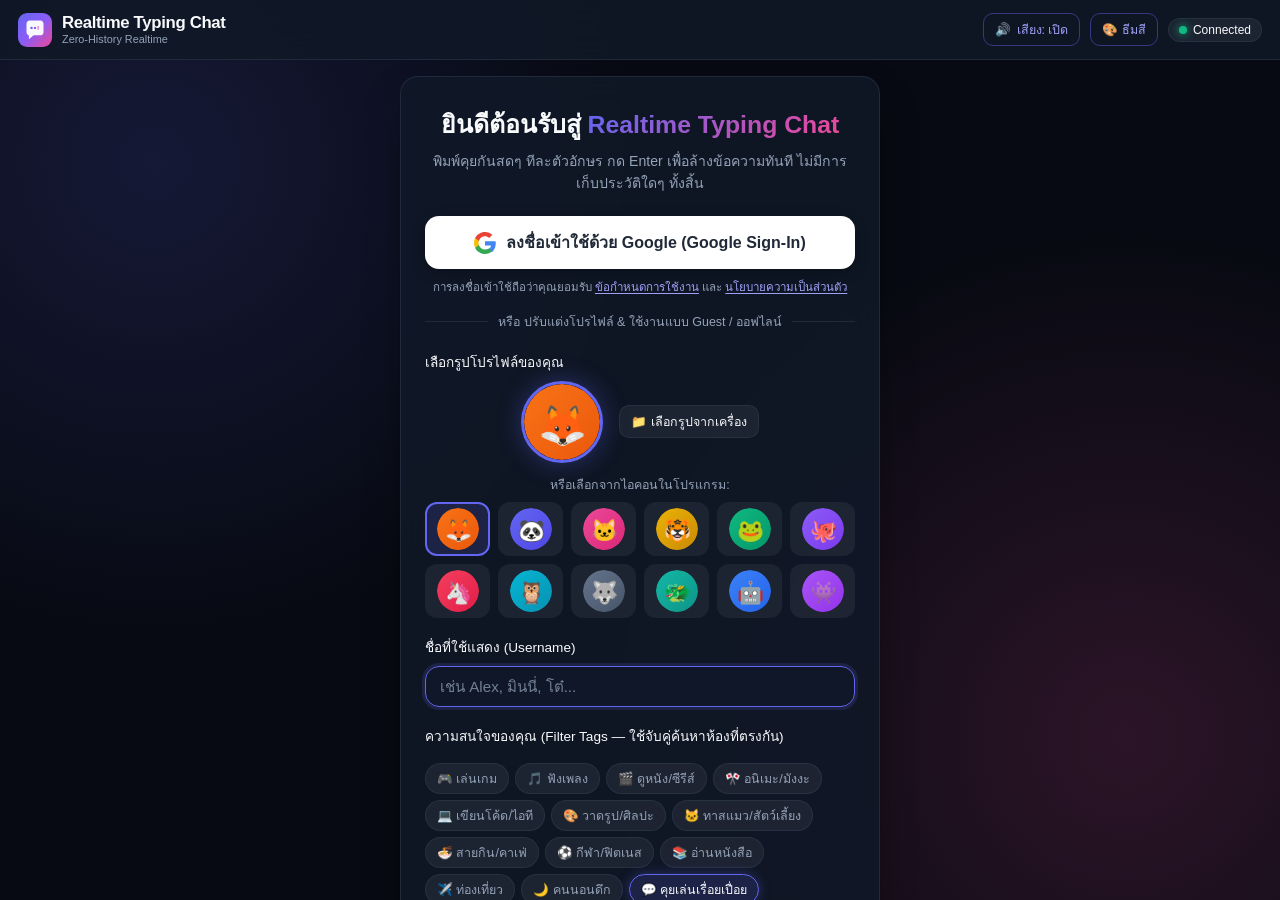
==== commit 4637e7ee: "Add Sound And Full Web No PC Installer" ====
--- a/index.html
+++ b/index.html
@@ -15,7 +15,7 @@
   <link rel="preconnect" href="https://fonts.googleapis.com">
   <link rel="preconnect" href="https://fonts.gstatic.com" crossorigin>
   <link href="https://fonts.googleapis.com/css2?family=Inter:wght@400;500;600;700&family=Kanit:wght@300;400;500;600&family=JetBrains+Mono:wght@500;700&display=swap" rel="stylesheet">
-  <link rel="stylesheet" href="./css/style.css?v=2.3" />
+  <link rel="stylesheet" href="./css/style.css?v=3.2" />
 </head>
 <body>
   <!-- Custom Background Wallpaper Layer -->
@@ -34,9 +34,10 @@
     </div>
 
     <div class="topbar-actions">
-      <a id="btnDownloadDesktopApp" href="/download/desktop-app" download="RealtimeChat-Setup.exe" class="btn btn-download-desktop btn-sm" title="ดาวน์โหลดโปรแกรม Desktop App สำหรับ Windows (ส่งไฟล์เร็วเต็มสปีดฮาร์ดแวร์ 100+ MB/s)">
-        🖥️ โหลด Desktop App
-      </a>
+      <button id="btnToggleGlobalSound" class="btn btn-outline btn-sm" title="เปิด/ปิดเสียงทั้งหมดในคลิกเดียว (เสียงพิมพ์, แจ้งเตือน, GIF, ไฟล์)">
+        <span id="globalSoundIcon">🔊</span>
+        <span id="globalSoundText">เสียง: เปิด</span>
+      </button>
       <button id="btnOpenTheme" class="btn btn-outline btn-sm" title="ปรับแต่งธีมและสี">
         🎨 ธีมสี
       </button>
@@ -70,20 +71,6 @@
         <div class="setup-header">
           <h1>ยินดีต้อนรับสู่ <span class="gradient-text">Realtime Typing Chat</span></h1>
           <p>พิมพ์คุยกันสดๆ ทีละตัวอักษร กด Enter เพื่อล้างข้อความทันที ไม่มีการเก็บประวัติใดๆ ทั้งสิ้น</p>
-        </div>
-
-        <!-- Windows Desktop App Download Highlight Banner -->
-        <div id="desktopDownloadBanner" class="desktop-download-banner">
-          <div class="desktop-banner-badge">🚀 ปลดล็อกความเร็วระดับฮาร์ดแวร์</div>
-          <div class="desktop-banner-main">
-            <div class="desktop-banner-text">
-              <span class="desktop-banner-title">RealtimeChat Desktop สำหรับ Windows (Super Fast & Smooth)</span>
-              <span class="desktop-banner-sub">เปิดไวทันใจใน 0.2 วิ ลื่นไหลไม่มีแลค ส่งไฟล์เต็มสปีด 100+ MB/s ผ่าน Native Raw TCP</span>
-            </div>
-            <a href="/download/desktop-app" download="RealtimeChat-Setup.exe" class="btn btn-desktop-dl" title="ดาวน์โหลดโปรแกรม Windows ติดตั้ง 1 คลิกเปิดใช้งานได้ทันที">
-              ⬇️ ดาวน์โหลดโปรแกรม (.exe)
-            </a>
-          </div>
         </div>
 
         <!-- Google Authentication & Google Drive AppData Sync Box -->
@@ -1134,11 +1121,6 @@
           <p class="p2p-waiting-sub" style="margin-top: 8px;">ระบบจะส่งสัญญาณซ้ำทุก 1 วิ เพื่อป้องกันเน็ตสะดุด หากไม่ตอบรับภายใน 30 วินาที จะยกเลิกคำขออัตโนมัติ</p>
           <button type="button" id="btnP2PAbortWaiting" class="btn btn-secondary btn-sm" style="margin-top: 14px;">✕ ยกเลิกคำขอ</button>
         </div>
-
-        <div id="p2pDesktopTip" class="p2p-desktop-speed-tip">
-          <span>⚡ สปีดส่งไฟล์ 100+ MB/s: </span>
-          <a href="/download/desktop-app" download="RealtimeChat-Setup.exe" target="_blank">ดาวน์โหลด Desktop App สำหรับ Windows</a>
-        </div>
       </div>
 
       <div class="modal-actions">
@@ -1186,11 +1168,6 @@
 
         <div class="p2p-security-note">
           🔒 ข้อมูลจะวิ่งตรงสู่เครื่องคุณเท่านั้น ไม่มีการอัปโหลดขึ้นเซิร์ฟเวอร์ใด ๆ ทั้งสิ้น
-        </div>
-
-        <div id="p2pReceiveDesktopTip" class="p2p-desktop-speed-tip">
-          <span>⚡ รับไฟล์ไวกว่าเดิม 10 เท่า: </span>
-          <a href="/download/desktop-app" download="RealtimeChat-Setup.exe" target="_blank">ดาวน์โหลด Desktop App สำหรับ Windows</a>
         </div>
       </div>
 
@@ -1276,15 +1253,12 @@
 
   <!-- MQTT over WebSockets for 100% Serverless Realtime Pub/Sub across iOS, Android, Windows -->
   <script src="https://unpkg.com/mqtt@5.10.1/dist/mqtt.min.js"></script>
-  <!-- HTML5 QR Code Scanner Library (Camera & Image File QR Decoder) -->
-  <script src="https://unpkg.com/html5-qrcode@2.3.8/html5-qrcode.min.js"></script>
-  <!-- TensorFlow.js & NSFWJS On-Device Deep Learning AI Classifier (Deferred) -->
-  <script src="https://unpkg.com/@tensorflow/tfjs@4.20.0/dist/tf.min.js" defer></script>
-  <script src="https://unpkg.com/nsfwjs@2.4.2/dist/nsfwjs.min.js" defer></script>
-  <!-- Content Safety: Adult Content (NSFW) & Profanity Filter Module -->
-  <script src="./js/content-filter.js"></script>
-  <!-- P2P Unlimited File Transfer Module (WebRTC DataChannel + File System Access API) -->
-  <script src="./js/p2p-file-transfer.js?v=3.1"></script>
-  <script src="./js/app.js?v=3.1"></script>
+  <!-- HTML5 QR Code Scanner Library (Deferred so it never blocks startup) -->
+  <script src="https://unpkg.com/html5-qrcode@2.3.8/html5-qrcode.min.js" defer></script>
+  <!-- Content Safety: Adult Content (NSFW lazy-loads TFJS on demand) & Fast Cached Profanity Filter -->
+  <script src="./js/content-filter.js?v=3.2"></script>
+  <!-- P2P Unlimited File Transfer Module (WebRTC DataChannel + Native TCP + File System Access API) -->
+  <script src="./js/p2p-file-transfer.js?v=3.2"></script>
+  <script src="./js/app.js?v=3.2"></script>
 </body>
 </html>
--- a/css/style.css
+++ b/css/style.css
@@ -55,8 +55,11 @@
   font-family: 'Kanit', 'Inter', -apple-system, BlinkMacSystemFont, sans-serif;
   display: flex;
   flex-direction: column;
+  transition: background-color 0.2s ease, color 0.2s ease;
+}
+
+body.has-custom-brightness {
   filter: brightness(var(--ui-brightness, 100%));
-  transition: background-color 0.2s ease, color 0.2s ease;
 }
 
 /* Custom Background Wallpaper Layer */
@@ -528,6 +531,21 @@
   padding-right: 4px;
 }
 
+@keyframes roomCardPopIn {
+  0% {
+    opacity: 0;
+    transform: translate3d(0, 14px, 0) scale(0.97);
+  }
+  60% {
+    opacity: 0.95;
+    transform: translate3d(0, -2px, 0) scale(1.005);
+  }
+  100% {
+    opacity: 1;
+    transform: translate3d(0, 0, 0) scale(1);
+  }
+}
+
 .discover-room-card {
   display: flex;
   align-items: center;
@@ -537,12 +555,27 @@
   background: var(--bg-card);
   border: 1px solid var(--border-subtle);
   border-radius: var(--radius-md);
-  transition: border-color 0.15s, transform 0.15s;
+  transition: border-color 0.2s cubic-bezier(0.16, 1, 0.3, 1), transform 0.2s cubic-bezier(0.16, 1, 0.3, 1), box-shadow 0.2s cubic-bezier(0.16, 1, 0.3, 1);
+}
+
+.discover-room-card.stagger-in {
+  animation: roomCardPopIn 0.38s cubic-bezier(0.16, 1, 0.3, 1) both;
+  will-change: transform, opacity;
 }
 
 .discover-room-card:hover {
   border-color: var(--primary);
-  transform: translateY(-1px);
+  transform: translateY(-2px);
+  box-shadow: 0 6px 18px rgba(0, 0, 0, 0.25);
+}
+
+.room-stagger-item {
+  transition: background 0.15s ease, border-color 0.15s ease;
+}
+
+.room-stagger-item.stagger-in {
+  animation: roomCardPopIn 0.35s cubic-bezier(0.16, 1, 0.3, 1) both;
+  will-change: transform, opacity;
 }
 
 .discover-room-card.high-match {
@@ -1763,13 +1796,12 @@
   align-items: flex-start;
   gap: 14px;
   background: var(--bg-card);
-  backdrop-filter: blur(calc(var(--panel-blur, 16px) * 0.75));
-  -webkit-backdrop-filter: blur(calc(var(--panel-blur, 16px) * 0.75));
   border: 1.5px solid var(--border-subtle);
   border-radius: var(--radius-md);
   padding: 14px 16px;
   position: relative;
-  transition: border-color 0.2s ease, box-shadow 0.2s ease, transform 0.2s ease, opacity 0.2s ease, background 0.2s ease;
+  contain: layout style;
+  transition: border-color 0.18s ease, box-shadow 0.18s ease, opacity 0.18s ease, background 0.18s ease;
   overflow: visible;
   min-height: 80px;
   height: auto;
@@ -4260,6 +4292,41 @@
   border-color: #6366f1 !important;
   color: #a5b4fc !important;
   cursor: default !important;
+}
+
+.btn-card-mute-member {
+  display: inline-flex;
+  align-items: center;
+  gap: 4px;
+  padding: 2px 9px;
+  background: var(--surface-subtle);
+  border: 1px solid var(--border-subtle);
+  border-radius: var(--radius-full);
+  color: var(--text-muted);
+  font-size: 0.72rem;
+  font-family: inherit;
+  cursor: pointer;
+  transition: all 0.15s ease;
+  white-space: nowrap;
+}
+
+.btn-card-mute-member:hover {
+  background: rgba(245, 158, 11, 0.18);
+  border-color: rgba(245, 158, 11, 0.5);
+  color: #fbbf24;
+  transform: translateY(-1px) scale(1.03);
+}
+
+.btn-card-mute-member.is-muted {
+  background: rgba(239, 68, 68, 0.22);
+  border-color: #ef4444;
+  color: #fca5a5;
+  font-weight: 600;
+  box-shadow: 0 0 10px rgba(239, 68, 68, 0.35);
+}
+
+.btn-card-mute-member * {
+  pointer-events: none;
 }
 
 .countdown-pulse-dot {
